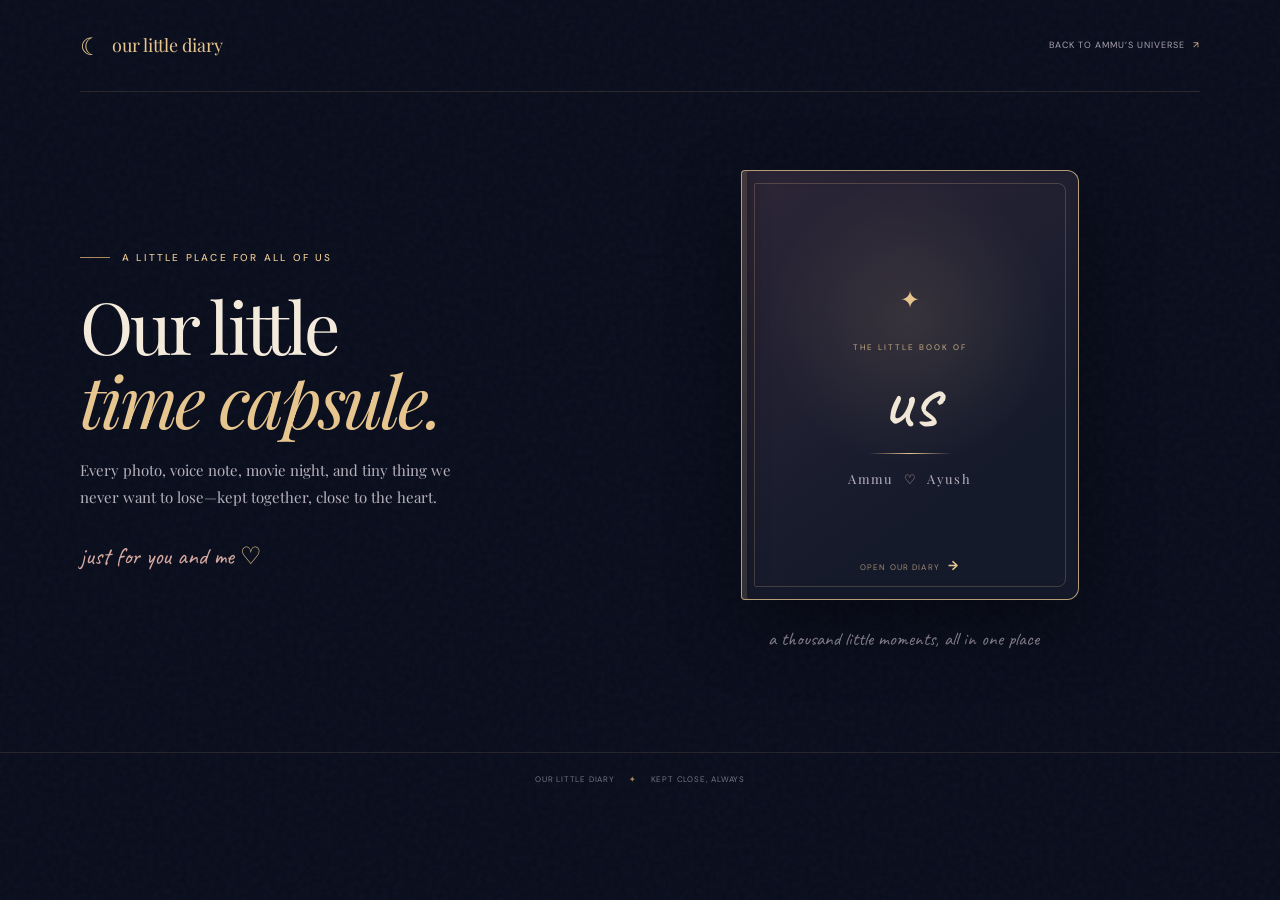
==== archive-preview.html @ 0ae81991 "Add Ammu's universe and private diary" ====
<!doctype html>
<html lang="en">
  <head>
    <meta charset="utf-8" />
    <meta name="viewport" content="width=device-width, initial-scale=1" />
    <meta name="theme-color" content="#090d1c" />
    <title>Our little diary · For Ammu</title>
    <link rel="stylesheet" href="styles.css" />
    <link rel="stylesheet" href="archive-preview.css" />
    <script src="archive-preview.js" defer></script>
  </head>
  <body class="archive-preview-page">
    <div class="sky-grain" aria-hidden="true"></div>
    <header class="archive-header">
      <a class="archive-wordmark" href="index.html"><span aria-hidden="true">☾</span> our little diary</a>
      <a class="archive-back" href="index.html">back to Ammu’s universe <span aria-hidden="true">↗</span></a>
    </header>

    <main>
      <section class="diary-welcome" aria-labelledby="diary-title">
        <div class="diary-welcome__copy">
          <p class="eyebrow"><span class="eyebrow__line"></span> a little place for all of us</p>
          <h1 id="diary-title">Our little<br /><em>time capsule.</em></h1>
          <p>Every photo, voice note, movie night, and tiny thing we never want to lose—kept together, close to the heart.</p>
          <span class="diary-welcome__note">just for you and me <span aria-hidden="true">♡</span></span>
        </div>
        <div class="diary-book-stage">
          <div class="diary-book" id="diary-book">
            <div class="diary-book__pages" aria-hidden="true"><span></span><span></span><span></span><span></span></div>
            <button class="diary-book__cover" id="open-diary" type="button" aria-controls="archive-content" aria-expanded="false">
              <span class="diary-book__cover-star" aria-hidden="true">✦</span>
              <span class="diary-book__cover-kicker">THE LITTLE BOOK OF</span>
              <span class="diary-book__cover-title">us</span>
              <span class="diary-book__cover-rule" aria-hidden="true"></span>
              <span class="diary-book__cover-names">Ammu <i>♡</i> Ayush</span>
              <span class="diary-book__cover-prompt">open our diary <b aria-hidden="true">→</b></span>
            </button>
          </div>
          <p class="diary-book-stage__caption">a thousand little moments, all in one place</p>
        </div>
      </section>

      <section class="archive-content" id="archive-content" hidden aria-labelledby="archive-title">
        <div class="archive-spread">
        <div class="archive-heading">
          <div>
            <p class="eyebrow"><span class="eyebrow__line"></span> gathered with love</p>
            <h2 id="archive-title">The things<br /><em>we keep.</em></h2>
          </div>
          <a class="archive-upload-link" href="upload-preview.html"><span aria-hidden="true">＋</span> add a memory</a>
        </div>
        <div class="archive-controls" role="group" aria-label="Filter memories">
          <button class="archive-filter is-active" type="button" data-filter="all" aria-pressed="true">everything <span>06</span></button>
          <button class="archive-filter" type="button" data-filter="photo" aria-pressed="false">photos</button>
          <button class="archive-filter" type="button" data-filter="video" aria-pressed="false">videos</button>
          <button class="archive-filter" type="button" data-filter="voice" aria-pressed="false">voice notes</button>
          <button class="archive-filter" type="button" data-filter="little-things" aria-pressed="false">little things</button>
        </div>
        <div class="memory-grid">
          <article class="memory-card memory-card--photo" data-category="photo">
            <button class="memory-card__image" type="button" data-memory-open data-kind="photo" data-src="assets/photos/ammu-purple-glasses.jpeg" data-title="Your softest smile" data-date="Saved with love" data-description="A little picture I always want close." aria-label="Open photo: Your softest smile"><img src="assets/photos/ammu-purple-glasses.jpeg" alt="Ammu wearing round glasses" /><span>✧</span></button>
            <div class="memory-card__details"><p class="memory-card__type">PHOTO · A FAVORITE OF MINE</p><h3>Your softest smile</h3><time>saved with love</time></div>
          </article>
          <article class="memory-card memory-card--photo" data-category="photo">
            <button class="memory-card__image memory-card__image--strip" type="button" data-memory-open data-kind="photo" data-src="assets/photobooth/oct-19-cat-strip.jpg" data-title="The cat stole the show" data-date="October 19 · together on screen" data-description="A silly afternoon we got to keep." aria-label="Open photo: The cat stole the show"><img src="assets/photobooth/oct-19-cat-strip.jpg" alt="A color photo booth strip of us with a big black cat sticker" /><span>♡</span></button>
            <div class="memory-card__details"><p class="memory-card__type">PHOTOBOOTH · OCT 19</p><h3>The cat stole the show</h3><time>together on screen</time></div>
          </article>
          <article class="memory-card memory-card--voice" data-category="voice">
            <button class="memory-card__art" type="button" data-memory-open data-kind="voice" data-src="assets/audio/my-voice-note-01.ogg" data-title="A little hello for you" data-date="Voice note 1 of 3" data-description="One of the little moments I saved for you." aria-label="Open voice note: A little hello for you"><span aria-hidden="true">♫</span><small>MY VOICE</small></button>
            <div class="memory-card__details"><p class="memory-card__type">VOICE NOTE · FROM AYUSH</p><h3>A little hello for you</h3><audio controls preload="none" aria-label="Play a voice note from Ayush"><source src="assets/audio/my-voice-note-01.ogg" type="audio/ogg" /></audio><time>voice note 1 of 3</time></div>
          </article>
          <article class="memory-card memory-card--voice" data-category="voice">
            <button class="memory-card__art memory-card__art--rose" type="button" data-memory-open data-kind="voice" data-src="assets/audio/hindi-lyrics-01.ogg" data-title="One of the funny ones" data-date="Saved from our little experiment" data-description="A voice note from the Hindi lyrics game." aria-label="Open voice note: One of the funny ones"><span aria-hidden="true">♡</span><small>AMMU’S VOICE</small></button>
            <div class="memory-card__details"><p class="memory-card__type">VOICE NOTE · THE LYRICS GAME</p><h3>One of the funny ones</h3><audio controls preload="none" aria-label="Play Ammu’s Hindi lyrics voice note"><source src="assets/audio/hindi-lyrics-01.ogg" type="audio/ogg" /></audio><time>saved from our little experiment</time></div>
          </article>
          <article class="memory-card memory-card--video" data-category="video">
            <button class="memory-card__video" type="button" data-memory-open data-kind="video" data-src="assets/media/ammus-song-cover.mp4" data-poster="assets/photos/ammu-black-white.jpeg" data-title="Can’t Help Falling in Love" data-date="Video · her song" data-description="The one I keep replaying." aria-label="Open video: Can’t Help Falling in Love"><img src="assets/photos/ammu-black-white.jpeg" alt="Ammu in a black and white portrait" /><span aria-hidden="true">▶</span></button>
            <div class="memory-card__details"><p class="memory-card__type">VIDEO · HER SONG</p><h3>Can’t Help Falling in Love</h3><time>the one I keep replaying</time></div>
          </article>
          <article class="memory-card memory-card--note" data-category="little-things">
            <button class="memory-card__note-art" type="button" data-memory-open data-kind="little-things" data-title="One tiny “Mhmmm”" data-date="August 1 · 12:01 AM" data-description="“You are my half girlfriend.” A tiny line from the start of us." aria-label="Open keepsake: One tiny Mhmmm"><span aria-hidden="true">✦</span><p>“You are my<br /><em>half girlfriend.</em>”</p><small>AUGUST 1 · 12:01 AM</small></button>
            <div class="memory-card__details"><p class="memory-card__type">A LITTLE THING · FROM THE BEGINNING</p><h3>One tiny “Mhmmm”</h3><time>the start of us</time></div>
          </article>
        </div>
        <p class="archive-endnote"><span aria-hidden="true">✦</span> our story, in all its little pieces <span aria-hidden="true">♡</span></p>
        </div>
      </section>

      <dialog class="memory-viewer" id="memory-viewer" aria-label="Memory viewer">
        <div class="memory-viewer__shell">
          <button class="memory-viewer__close" type="button" data-viewer-close aria-label="Close memory">×</button>
          <div class="memory-viewer__stage" id="memory-viewer-stage"></div>
          <div class="memory-viewer__caption">
            <p class="memory-viewer__type" id="memory-viewer-type"></p>
            <h2 id="memory-viewer-title"></h2>
            <time id="memory-viewer-date"></time>
            <p id="memory-viewer-description"></p>
          </div>
          <nav class="memory-viewer__nav" aria-label="Browse memories">
            <button type="button" data-viewer-step="-1">← <span>PREVIOUS</span></button>
            <span id="memory-viewer-count" aria-live="polite"></span>
            <button type="button" data-viewer-step="1"><span>NEXT</span> →</button>
          </nav>
        </div>
      </dialog>
    </main>
    <footer class="archive-footer"><span>our little diary</span><span aria-hidden="true">✦</span><span>kept close, always</span></footer>
  </body>
</html>
---- styles.css ----
@import url('https://fonts.googleapis.com/css2?family=Caveat:wght@500;600&family=DM+Sans:wght@400;500;600&family=Noto+Sans+Tamil:wght@400;500&family=Playfair+Display:ital,wght@0,400;0,500;0,600;1,400;1,500&display=swap');

:root {
  color-scheme: dark;
  --night: #090d1c;
  --night-soft: #10172b;
  --ink: #f4eadb;
  --muted: #aaa5ae;
  --gold: #e6c58f;
  --gold-dim: #aa8960;
  --rose: #d6a9a2;
  --paper: #f1e7d6;
  --paper-ink: #44362f;
  --serif: 'Playfair Display', Georgia, serif;
  --sans: 'DM Sans', Arial, sans-serif;
  --script: 'Caveat', cursive;
}

* { box-sizing: border-box; }
html { scroll-behavior: smooth; scroll-padding-top: 88px; }
body { margin: 0; background: var(--night); color: var(--ink); font-family: var(--sans); font-size: 15px; line-height: 1.7; overflow-x: hidden; }
a { color: inherit; text-decoration: none; }
button { font: inherit; }
::selection { color: var(--night); background: var(--gold); }

.sky-grain { position: fixed; inset: 0; z-index: -1; pointer-events: none; opacity: .17; background-image: url("data:image/svg+xml,%3Csvg viewBox='0 0 180 180' xmlns='http://www.w3.org/2000/svg'%3E%3Cfilter id='n'%3E%3CfeTurbulence type='fractalNoise' baseFrequency='.9' numOctaves='3' stitchTiles='stitch'/%3E%3C/filter%3E%3Crect width='100%25' height='100%25' filter='url(%23n)' opacity='.22'/%3E%3C/svg%3E"); }
.star-field { position: absolute; inset: 0 0 auto; height: 1320px; z-index: -1; overflow: hidden; pointer-events: none; background: radial-gradient(ellipse at 80% 8%, rgba(83, 68, 117, .25), transparent 36%), radial-gradient(ellipse at 7% 35%, rgba(62, 78, 125, .16), transparent 31%); }
.star { position: absolute; color: var(--gold); opacity: .7; animation: twinkle 4s ease-in-out infinite alternate; }
.star--one { top: 135px; left: 13%; font-size: 14px; }.star--two { top: 260px; left: 78%; font-size: 20px; animation-delay: -2s; }.star--three { top: 460px; left: 90%; font-size: 36px; animation-delay: -1s; }.star--four { top: 650px; left: 6%; font-size: 12px; animation-delay: -3s; }.star--five { top: 820px; left: 84%; font-size: 34px; }.star--six { top: 1080px; left: 17%; font-size: 18px; animation-delay: -2.5s; }.star--seven { top: 1170px; left: 72%; font-size: 28px; animation-delay: -1.5s; }.star--eight { top: 340px; left: 48%; font-size: 10px; }
.constellation { position: absolute; width: 116px; height: 90px; opacity: .3; border-top: 1px solid var(--gold-dim); border-right: 1px solid var(--gold-dim); transform: rotate(28deg) skew(-10deg); }
.constellation::before, .constellation::after { content: '✦'; color: var(--gold); position: absolute; font-size: 9px; }.constellation::before { top: -9px; left: -5px; }.constellation::after { right: -5px; bottom: -5px; }
.constellation--one { top: 210px; right: 11%; }.constellation--two { top: 700px; left: 4%; transform: rotate(-18deg) skew(12deg); }

.site-header { width: min(1180px, calc(100% - 64px)); margin: 0 auto; height: 88px; display: flex; align-items: center; justify-content: space-between; border-bottom: 1px solid rgba(230, 197, 143, .13); position: relative; z-index: 5; }
.wordmark { display: inline-flex; align-items: center; gap: 10px; color: var(--gold); font-family: var(--serif); font-size: 12px; letter-spacing: .2em; line-height: 1.1; text-transform: uppercase; }
.wordmark small { font-size: 9px; letter-spacing: .16em; color: var(--ink); text-transform: none; }.wordmark__moon { font-size: 26px; line-height: 1; }
.site-nav { display: flex; align-items: center; gap: 38px; color: #cbc2b8; font-size: 11px; letter-spacing: .12em; text-transform: uppercase; }.site-nav a { transition: color .2s ease; }.site-nav a:hover, .header-link:hover { color: var(--gold); }
.header-link { border: 1px solid rgba(230, 197, 143, .5); border-radius: 30px; padding: 8px 17px; color: var(--gold); font-family: var(--serif); font-size: 13px; transition: background .2s ease, color .2s ease; }.header-link span { margin-right: 6px; }.header-link:hover { background: var(--gold); color: var(--night); }
.menu-toggle { display: none; background: none; border: 0; color: var(--gold); padding: 8px; }

.section-shell { width: min(1060px, calc(100% - 64px)); margin-inline: auto; }
.hero { min-height: 610px; padding-top: 108px; padding-bottom: 74px; position: relative; display: grid; grid-template-columns: 1fr .85fr; align-items: center; }
.hero__copy { max-width: 600px; position: relative; z-index: 1; }.eyebrow { margin: 0 0 22px; display: flex; gap: 12px; align-items: center; color: var(--gold); font-size: 10px; font-weight: 500; letter-spacing: .22em; text-transform: uppercase; }.eyebrow__line { width: 30px; height: 1px; background: var(--gold-dim); }
h1, h2, h3, p { margin-top: 0; }
h1, h2 { font-family: var(--serif); font-weight: 400; letter-spacing: -.035em; }
h1 { font-size: clamp(48px, 6.8vw, 82px); line-height: 1.08; margin-bottom: 23px; }.hero h1 em, h2 em { color: var(--gold); font-weight: 400; }
.hero__intro { max-width: 390px; margin-bottom: 30px; color: #c2bdc4; font-size: 15px; line-height: 1.8; }
.button { display: inline-flex; align-items: center; gap: 21px; padding: 12px 19px; border-radius: 30px; font-size: 12px; letter-spacing: .04em; transition: transform .25s ease, box-shadow .25s ease; }.button:hover { transform: translateY(-3px); box-shadow: 0 8px 30px rgba(230, 197, 143, .2); }.button--gold { color: #211b1b; background: linear-gradient(120deg, #f0d7ac, #c5a275); }.button span { font-size: 18px; line-height: 1; }
.hero__note { margin: 24px 0 0; color: #928d9b; font-family: var(--serif); font-size: 13px; font-style: italic; }.hero__note span { color: var(--gold); margin-right: 7px; }
.birthday-countdown { display: inline-flex; flex-direction: column; gap: 2px; margin-top: 21px; padding: 10px 14px 9px; border-left: 1px solid rgba(230,197,143,.48); background: linear-gradient(90deg, rgba(230,197,143,.07), transparent); font-variant-numeric: tabular-nums; }.birthday-countdown__label { margin: 0 0 2px; color: #a7a0ad; font-size: 8px; letter-spacing: .14em; text-transform: uppercase; }.birthday-countdown__numbers { display: flex; align-items: baseline; gap: 10px; color: var(--gold); }.birthday-countdown__numbers > span { display: inline-flex; align-items: baseline; gap: 4px; }.birthday-countdown__numbers strong { font-family: var(--serif); font-size: 21px; font-weight: 400; line-height: 1.2; }.birthday-countdown__numbers small { color: #b9b0b4; font-size: 8px; letter-spacing: .04em; }.birthday-countdown__numbers i { color: #766b7b; font-style: normal; font-size: 13px; }
@media (max-width: 420px) { .birthday-countdown { max-width: 100%; padding-inline: 10px; }.birthday-countdown__numbers { gap: 4px; }.birthday-countdown__numbers > span { gap: 2px; }.birthday-countdown__numbers strong { font-size: 17px; }.birthday-countdown__numbers small { font-size: 7px; }.birthday-countdown__numbers i { font-size: 10px; } }
.hero__art { min-height: 390px; position: relative; display: grid; place-items: center; }.moon { position: absolute; top: 50px; right: 60px; color: #f2d7a7; font-family: Georgia, serif; font-size: 106px; line-height: 1; filter: drop-shadow(0 0 35px rgba(229, 188, 127, .32)); transform: rotate(-16deg); }
.orbit { position: absolute; border: 1px solid rgba(215, 190, 149, .42); border-radius: 50%; }.orbit--outer { width: 320px; height: 160px; transform: rotate(-27deg); }.orbit--inner { width: 245px; height: 110px; transform: rotate(28deg); border-color: rgba(159, 154, 189, .32); }
.orbit-star { position: absolute; color: var(--gold); text-shadow: 0 0 16px rgba(231, 197, 143, .7); }.orbit-star--a { top: 94px; left: 68px; font-size: 22px; }.orbit-star--b { top: 177px; right: 58px; font-size: 24px; }.orbit-star--c { bottom: 92px; left: 135px; font-size: 13px; }.orbit-caption { position: absolute; bottom: 22px; right: 26px; color: #c5b5b2; font-family: var(--script); font-size: 23px; line-height: 1.05; transform: rotate(-7deg); }.hero__art-heart { position: absolute; left: 40px; bottom: 45px; color: var(--rose); font-size: 28px; }
.scroll-cue { position: absolute; bottom: 20px; left: 0; display: flex; align-items: center; gap: 11px; color: #858391; font-size: 9px; letter-spacing: .2em; text-transform: uppercase; }.scroll-cue span { display: block; width: 1px; height: 29px; background: linear-gradient(var(--gold), transparent); }

.story { padding-top: 96px; padding-bottom: 105px; border-top: 1px solid rgba(230, 197, 143, .12); }
.section-heading { display: grid; grid-template-columns: 1fr 290px; column-gap: 35px; align-items: end; }.section-heading .eyebrow { grid-column: 1 / -1; margin-bottom: 14px; }.section-heading h2, .letter-section h2 { font-size: clamp(38px, 5vw, 57px); line-height: 1.15; margin-bottom: 0; }.section-heading__aside { max-width: 285px; margin: 0 0 6px; color: var(--muted); font-family: var(--serif); font-size: 14px; line-height: 1.7; }
.timeline { display: grid; grid-template-columns: repeat(5, 1fr); margin-top: 67px; position: relative; }.timeline::before { content: ''; position: absolute; left: 9%; right: 9%; top: 25px; height: 1px; background: linear-gradient(90deg, transparent, rgba(230, 197, 143, .42) 10%, rgba(230, 197, 143, .42) 90%, transparent); }
.timeline__item { text-align: center; padding: 0 17px; position: relative; }.timeline__icon { position: relative; z-index: 1; display: grid; place-items: center; width: 52px; height: 52px; margin: 0 auto 17px; border: 1px solid rgba(230, 197, 143, .45); border-radius: 50%; background: var(--night); color: var(--gold); font-family: var(--serif); font-size: 20px; transition: transform .25s ease, background .25s ease; }.timeline__item:hover .timeline__icon { transform: translateY(-4px); background: #182039; }.timeline__date { margin: 0 0 6px; color: var(--gold-dim); font-size: 8px; letter-spacing: .18em; }.timeline h3 { margin: 0 0 8px; font-family: var(--serif); font-size: 18px; font-weight: 400; }.timeline__item > p:last-child { max-width: 190px; margin: 0 auto; color: #9e9aa5; font-size: 12px; line-height: 1.6; }
.chat-memory { padding: 4px 0 100px; display: grid; grid-template-columns: .75fr 1fr; gap: 65px; align-items: center; }.chat-memory__intro h2 { margin: 0 0 15px; font-family: var(--serif); font-size: clamp(38px, 4.7vw, 54px); font-weight: 400; letter-spacing: -.035em; line-height: 1.14; }.chat-memory__intro h2 em { color: var(--gold); }.chat-memory__intro > p:last-child { max-width: 270px; color: var(--muted); font-family: var(--serif); font-size: 14px; }.chat-card { padding: 22px 24px 18px; border: 1px solid rgba(230, 197, 143, .24); background: radial-gradient(ellipse at 90% 5%, rgba(155, 92, 111, .14), transparent 38%), linear-gradient(145deg, rgba(255,255,255,.045), rgba(255,255,255,.015)); box-shadow: 0 25px 60px rgba(0,0,0,.2); }.chat-card__top { display: flex; align-items: center; gap: 10px; padding-bottom: 15px; border-bottom: 1px solid rgba(230, 197, 143, .15); color: #c2b7b5; font-size: 9px; letter-spacing: .14em; text-transform: uppercase; }.chat-card__moon { color: var(--gold); font-size: 20px; }.chat-card__spark { margin-left: auto; color: var(--gold); }.chat-day { width: fit-content; margin: 15px auto 12px; padding: 4px 9px; border: 1px solid rgba(230, 197, 143, .17); border-radius: 20px; color: #9c91a0; font-size: 8px; letter-spacing: .13em; }.chat-day--later { margin-top: 18px; }.chat-bubble { width: fit-content; max-width: 86%; margin: 7px 0; padding: 9px 13px; border-radius: 15px; font-size: 11px; line-height: 1.55; }.chat-bubble--you { margin-left: auto; border: 1px solid rgba(230, 197, 143, .19); border-bottom-right-radius: 4px; background: rgba(202, 162, 126, .16); color: #efe3d3; }.chat-bubble--her { margin-right: auto; border: 1px solid rgba(217, 169, 173, .15); border-bottom-left-radius: 4px; background: rgba(135, 78, 96, .28); color: #ecdde0; }.chat-bubble span { color: #e3a3a6; font-size: 10px; }.chat-card__caption { margin: 15px 0 0; text-align: center; color: var(--gold); font-family: var(--script); font-size: 20px; }

.memories { padding-top: 97px; padding-bottom: 115px; border-top: 1px solid rgba(230, 197, 143, .12); position: relative; }.section-heading--center { display: flex; flex-direction: column; align-items: center; text-align: center; }.section-heading--center .eyebrow { justify-content: center; }.section-heading--center h2 { margin-bottom: 15px; }.memories__lead { max-width: 470px; margin: 0; color: var(--muted); font-family: var(--serif); font-size: 14px; }
.polaroid-gallery { min-height: 370px; display: flex; align-items: center; justify-content: center; gap: 18px; margin-top: 30px; perspective: 900px; }.polaroid { width: 235px; padding: 12px 12px 0; background: linear-gradient(145deg, #f5edde, #ded1bd); box-shadow: 0 22px 55px rgba(0, 0, 0, .35); transform: rotate(var(--tilt)); transition: transform .35s cubic-bezier(.2,.8,.2,1), box-shadow .35s ease; position: relative; }.polaroid--left { --tilt: -8deg; z-index: 1; }.polaroid--center { --tilt: 2deg; z-index: 2; margin-inline: -12px; }.polaroid--right { --tilt: 8deg; z-index: 1; }.polaroid:hover { z-index: 4; transform: translateY(-12px) rotate(0) scale(1.04); box-shadow: 0 30px 70px rgba(0, 0, 0, .48); }.polaroid__photo { aspect-ratio: 1 / 1.04; position: relative; display: grid; place-items: center; overflow: hidden; }.polaroid__photo::before, .polaroid__photo::after { content: ''; position: absolute; border-radius: 50%; filter: blur(2px); }.polaroid__photo--rose { background: linear-gradient(150deg, #463448, #a46c73 52%, #d9a991); }.polaroid__photo--rose::before { width: 210px; height: 100px; bottom: -46px; left: -35px; background: #2e2d48; }.polaroid__photo--rose::after { width: 140px; height: 120px; top: -55px; right: -30px; background: rgba(238, 196, 157, .56); }
.polaroid__photo--blue { background: linear-gradient(150deg, #293954, #668396 52%, #d4ae8d); }.polaroid__photo--blue::before { width: 210px; height: 100px; bottom: -42px; left: -15px; background: #343c53; }.polaroid__photo--blue::after { width: 140px; height: 110px; top: -50px; right: -35px; background: rgba(247, 215, 167, .54); }
.polaroid__photo--gold { background: linear-gradient(150deg, #453a44, #ba866e 57%, #e6c59a); }.polaroid__photo--gold::before { width: 220px; height: 85px; bottom: -35px; left: -25px; background: #383445; }.polaroid__photo--gold::after { width: 100px; height: 100px; top: -35px; left: -25px; background: rgba(246, 212, 166, .58); }
.photo-placeholder { position: relative; z-index: 1; padding: 8px 12px; color: rgba(255, 244, 225, .85); border: 1px solid rgba(255, 244, 225, .55); font-family: var(--script); font-size: 19px; line-height: 1.05; text-align: center; transform: rotate(-4deg); }.photo-sparkle { position: absolute; z-index: 1; right: 18px; top: 14px; color: #f6d9a4; font-size: 17px; }.polaroid figcaption { display: flex; align-items: center; justify-content: space-between; min-height: 55px; padding: 8px 3px 10px; color: #55433d; font-family: var(--script); font-size: 18px; line-height: 1.1; }.polaroid figcaption span { color: #a26060; font-family: var(--serif); }.memories__footnote { margin: 0; text-align: center; color: #908b98; font-size: 11px; letter-spacing: .05em; }.memories__footnote span { color: var(--gold); margin-right: 7px; }

.letter-section { padding: 80px 8% 94px; margin-bottom: 90px; display: grid; grid-template-columns: .8fr 1fr; column-gap: 65px; align-items: center; position: relative; border: 1px solid rgba(230, 197, 143, .2); background: radial-gradient(ellipse at 100% 0, rgba(91, 75, 104, .2), transparent 47%), linear-gradient(135deg, rgba(255,255,255,.025), rgba(255,255,255,0)); box-shadow: 0 25px 75px rgba(0, 0, 0, .16); }.letter-section__heading .eyebrow { margin-bottom: 17px; }.letter-section__heading h2 { margin-bottom: 15px; }.letter-section__heading > p:last-child { max-width: 230px; margin: 0; color: var(--muted); font-family: var(--serif); font-size: 14px; }.letter-section__hint { position: absolute; bottom: 23px; left: 8%; margin: 0; color: #9b94a0; font-family: var(--script); font-size: 20px; }.letter-section__hint span { color: var(--rose); }
.envelope { width: min(100%, 360px); height: 220px; position: relative; margin: 0 auto; border: 0; background: transparent; cursor: pointer; perspective: 700px; }.envelope__body { position: absolute; inset: 40px 0 0; background: linear-gradient(145deg, #eadbc3, #cbb398); clip-path: polygon(0 0, 50% 48%, 100% 0, 100% 100%, 0 100%); filter: drop-shadow(0 15px 16px rgba(0,0,0,.25)); }.envelope__flap { position: absolute; top: 40px; left: 0; width: 100%; height: 100px; background: linear-gradient(150deg, #dfc9a9, #f3e5cf); clip-path: polygon(0 0, 100% 0, 50% 100%); transform-origin: top; transition: transform .65s cubic-bezier(.2,.75,.3,1); z-index: 3; }.envelope__seal { position: absolute; left: 50%; top: 102px; z-index: 4; transform: translateX(-50%); width: 38px; height: 38px; display: grid; place-items: center; border: 1px solid rgba(112, 64, 70, .6); border-radius: 50%; background: #8d4e55; box-shadow: 0 3px 8px rgba(0, 0, 0, .2); color: #f1d7c6; font-family: var(--serif); font-size: 20px; transition: opacity .25s ease, transform .3s ease; }.envelope__address { position: absolute; z-index: 4; top: 153px; left: 0; right: 0; color: #614b42; font-family: var(--script); font-size: 24px; }.envelope__hint { position: absolute; z-index: 5; top: 2px; left: 0; right: 0; color: #c9ac7c; font-size: 9px; letter-spacing: .2em; text-transform: uppercase; }.envelope:hover .envelope__seal { transform: translateX(-50%) scale(1.08); }.envelope.is-open .envelope__flap { transform: rotateX(180deg); z-index: 1; }.envelope.is-open .envelope__seal { opacity: 0; transform: translateX(-50%) scale(.7); }
.letter-paper { position: absolute; z-index: 2; right: 8%; top: 58px; width: min(360px, 38%); min-height: 260px; padding: 28px 30px; color: var(--paper-ink); background: repeating-linear-gradient(#f3eadc 0, #f3eadc 29px, #dfd2be 30px); box-shadow: 0 12px 30px rgba(0, 0, 0, .23); transform: translateY(70px) scale(.88); opacity: 0; pointer-events: none; transition: transform .6s cubic-bezier(.2,.75,.3,1), opacity .3s ease; }.letter-paper.is-visible { transform: translateY(-20px) scale(1); opacity: 1; pointer-events: auto; }.letter-paper__date { margin: 0 0 11px; color: #91775d; font-size: 8px; letter-spacing: .16em; }.letter-paper h3 { margin-bottom: 10px; font-family: var(--serif); font-size: 19px; font-weight: 400; }.letter-paper > p:not(.letter-paper__date, .letter-paper__signoff) { font-family: var(--serif); font-size: 12px; line-height: 1.6; }.letter-paper__signoff { margin: 10px 0 0; text-align: right; color: #785259; font-family: var(--script); font-size: 19px; }.letter-paper__signoff span { color: #a45d64; }

.closing { padding: 30px 0 85px; text-align: center; }.closing__star { display: block; margin-bottom: 14px; color: var(--gold); font-size: 23px; animation: twinkle 3s ease-in-out infinite alternate; }.closing .eyebrow { justify-content: center; margin-bottom: 11px; }.closing h2 { margin-bottom: 16px; font-size: clamp(34px, 5vw, 54px); line-height: 1.15; }.closing > p:not(.eyebrow) { color: #aaa5ae; font-family: var(--serif); font-size: 14px; }.closing h2 em { color: var(--rose); }.back-to-top { display: inline-block; margin-top: 18px; color: var(--gold); font-size: 10px; letter-spacing: .14em; text-transform: uppercase; }.back-to-top span { margin-left: 8px; font-size: 16px; }
.site-footer { min-height: 65px; padding: 0 32px; display: flex; justify-content: center; align-items: center; gap: 17px; border-top: 1px solid rgba(230, 197, 143, .12); color: #85818e; font-size: 9px; letter-spacing: .17em; text-transform: uppercase; }.site-footer span:nth-child(2) { color: var(--gold); }

.reveal { opacity: 0; transform: translateY(18px); transition: opacity .7s ease, transform .7s cubic-bezier(.2,.65,.3,1); }.reveal.is-visible { opacity: 1; transform: translateY(0); }.polaroid.reveal { transform: translateY(18px) rotate(var(--tilt)); }.polaroid.reveal.is-visible { transform: rotate(var(--tilt)); }.polaroid.reveal.is-visible:hover { transform: translateY(-12px) rotate(0) scale(1.04); }
@keyframes twinkle { from { opacity: .35; } to { opacity: .95; } }

@media (max-width: 760px) {
  html { scroll-padding-top: 70px; }.site-header { width: calc(100% - 38px); height: 70px; }.site-nav { display: none; position: absolute; top: 69px; right: 0; left: 0; padding: 17px 20px 21px; flex-direction: column; align-items: flex-start; gap: 14px; background: rgba(12, 17, 34, .97); border: 1px solid rgba(230, 197, 143, .18); }.site-nav.is-open { display: flex; }.header-link { margin-left: auto; margin-right: 8px; padding: 6px 12px; font-size: 11px; }.menu-toggle { display: flex; flex-direction: column; gap: 5px; }.menu-toggle span { width: 20px; height: 1px; background: var(--gold); }
  .section-shell { width: calc(100% - 40px); }.hero { grid-template-columns: 1fr; min-height: auto; padding-top: 75px; padding-bottom: 68px; }.hero__copy { max-width: 520px; }.hero h1 { font-size: clamp(47px, 12vw, 70px); }.hero__intro { font-size: 14px; }.hero__art { min-height: 280px; margin-top: 12px; }.moon { top: 22px; right: 14%; font-size: 78px; }.orbit--outer { width: 260px; height: 128px; }.orbit--inner { width: 200px; height: 90px; }.orbit-star--a { top: 65px; left: 18%; }.orbit-star--b { top: 130px; right: 16%; }.orbit-star--c { bottom: 66px; left: 38%; }.orbit-caption { bottom: 0; right: 4%; }.hero__art-heart { left: 10%; bottom: 22px; }.scroll-cue { bottom: 8px; }
  .story { padding-top: 72px; padding-bottom: 74px; }.section-heading { display: block; }.section-heading__aside { margin: 17px 0 0; }.timeline { grid-template-columns: 1fr; margin-top: 39px; gap: 24px; }.timeline::before { left: 25px; right: auto; top: 20px; bottom: 25px; width: 1px; height: auto; background: linear-gradient(transparent, rgba(230, 197, 143, .42) 10%, rgba(230, 197, 143, .42) 90%, transparent); }.timeline__item { min-height: 74px; padding: 0 0 0 74px; text-align: left; }.timeline__icon { position: absolute; top: 0; left: 0; width: 50px; height: 50px; margin: 0; }.timeline__item > p:last-child { max-width: none; margin: 0; }.timeline h3 { font-size: 17px; }.chat-memory { padding: 0 0 72px; grid-template-columns: 1fr; gap: 15px; }.chat-memory__intro > p:last-child { margin-bottom: 0; }.chat-card { padding: 18px 17px 15px; }.chat-bubble { font-size: 10px; }.memories { padding-top: 73px; padding-bottom: 80px; }.polaroid-gallery { min-height: 285px; gap: 0; margin-top: 29px; }.polaroid { width: clamp(125px, 37vw, 190px); padding: 8px 8px 0; }.polaroid--center { margin-inline: -7px; }.polaroid figcaption { min-height: 43px; font-size: clamp(12px, 3.2vw, 16px); }.photo-placeholder { font-size: 15px; }.memories__lead { font-size: 13px; }
  .letter-section { padding: 55px 22px 78px; margin-bottom: 70px; grid-template-columns: 1fr; gap: 25px; }.letter-section__heading > p:last-child { max-width: 100%; }.envelope { height: 195px; }.envelope__body { top: 34px; }.envelope__flap { top: 34px; height: 88px; }.envelope__seal { top: 88px; }.envelope__address { top: 134px; }.letter-paper { position: relative; inset: auto; width: min(100%, 360px); min-height: 0; margin: -28px auto 0; transform: translateY(25px) scale(.96); }.letter-paper.is-visible { transform: translateY(0) scale(1); }.letter-section__hint { bottom: 20px; left: 22px; }.closing { padding-bottom: 66px; }.site-footer { padding-inline: 10px; gap: 10px; font-size: 8px; }.star--three, .star--five, .star--seven { opacity: .45; }
}

@media (max-width: 390px) { .header-link { font-size: 10px; }.polaroid-gallery { min-height: 250px; }.letter-paper { padding: 22px; } }
@media (prefers-reduced-motion: reduce) { *, *::before, *::after { scroll-behavior: auto !important; animation-duration: .01ms !important; animation-iteration-count: 1 !important; transition-duration: .01ms !important; }.reveal { opacity: 1; transform: none; } }

/* Photo keepsakes and the little audio shelf */
.polaroid-gallery { display: grid; grid-template-columns: repeat(3, minmax(0, 1fr)); gap: 28px 20px; width: min(900px, 100%); min-height: 0; margin: 38px auto 24px; align-items: center; }
.polaroid { width: 100%; margin: 0; }
.polaroid--center { margin-inline: 0; }
.polaroid__photo { width: 100%; aspect-ratio: 1 / 1.04; }
.polaroid__photo img { position: absolute; inset: 0; display: block; width: 100%; height: 100%; object-fit: cover; object-position: center; }
.polaroid__photo img.photo-rotate { transform: rotate(-90deg); }
.polaroid figcaption { min-height: 76px; align-items: flex-start; gap: 4px; padding: 7px 4px 10px; }
.polaroid-caption__words { display: flex; flex: 1; flex-direction: column; gap: 1px; color: #55433d; }
.polaroid-caption__words strong { font-family: var(--script); font-size: 19px; font-weight: 600; line-height: 1.15; }
.polaroid-caption__words b { color: #8c5d54; font-family: 'Noto Sans Tamil', sans-serif; font-size: 11px; font-weight: 500; line-height: 1.5; }
.polaroid-caption__words small { color: #89796e; font-family: var(--serif); font-size: 10px; font-style: italic; line-height: 1.3; }
.polaroid-caption__heart { padding-top: 4px; color: #a26060; font-family: var(--serif); font-size: 16px; }
.soundtrack { padding: 20px 0 106px; border-top: 1px solid rgba(230, 197, 143, .12); }
.soundtrack .section-heading { display: flex; }
.soundtrack-grid { display: grid; grid-template-columns: repeat(3, minmax(0, 1fr)); gap: 16px; margin-top: 38px; }
.sound-card { display: grid; grid-template-columns: 74px 1fr; gap: 14px; min-height: 165px; padding: 16px; border: 1px solid rgba(230, 197, 143, .17); background: linear-gradient(145deg, rgba(255,255,255,.035), rgba(255,255,255,.012)); }
.sound-card__art { width: 74px; height: 74px; display: grid; place-items: center; border: 1px solid rgba(230, 197, 143, .35); background: radial-gradient(circle at 50% 48%, rgba(230,197,143,.25), transparent 57%), #131a2d; color: var(--gold); font-family: var(--serif); font-size: 30px; }
.sound-card__art--her { background: radial-gradient(circle at 50% 48%, rgba(214,169,162,.28), transparent 58%), #1b172b; color: var(--rose); }.sound-card__art--you { background: radial-gradient(circle at 50% 48%, rgba(148,153,193,.24), transparent 58%), #131a2d; }
.sound-card__copy { min-width: 0; }.sound-card__kicker { margin: 0 0 4px; color: var(--gold-dim); font-size: 7px; letter-spacing: .14em; }.sound-card h3 { margin: 0 0 5px; font-family: var(--serif); font-size: 15px; font-weight: 400; line-height: 1.25; }.sound-card__copy > p:not(.sound-card__kicker) { min-height: 32px; margin: 0; color: #9e9aa5; font-size: 9px; line-height: 1.5; }
.waveform { display: flex; align-items: center; gap: 3px; height: 22px; margin: 8px 0 5px; color: var(--gold-dim); }.waveform i { display: block; width: 2px; height: 28%; border-radius: 3px; background: currentColor; opacity: .7; }.waveform i:nth-child(3n) { height: 72%; }.waveform i:nth-child(4n) { height: 46%; }.waveform i:nth-child(5n) { height: 90%; }.sound-card__status { color: #777584; font-size: 8px; letter-spacing: .08em; text-transform: uppercase; }
@media (max-width: 760px) {
  .polaroid-gallery { grid-template-columns: repeat(2, minmax(0, 1fr)); width: min(520px, 100%); gap: 17px 13px; margin-top: 28px; }
  .polaroid figcaption { min-height: 72px; }
  .polaroid-caption__words strong { font-size: 17px; }.polaroid-caption__words b { font-size: 10px; }.polaroid-caption__words small { font-size: 9px; }
  .soundtrack { padding: 5px 0 78px; }.soundtrack-grid { grid-template-columns: 1fr; gap: 10px; margin-top: 27px; }.sound-card { grid-template-columns: 62px 1fr; min-height: 138px; padding: 13px; }.sound-card__art { width: 62px; height: 62px; }.sound-card__copy > p:not(.sound-card__kicker) { min-height: auto; }
}
.soundtrack-grid { grid-template-columns: repeat(2, minmax(0, 1fr)); }
.sound-card--feature { grid-column: 1 / -1; grid-template-columns: 78px minmax(0, 1fr); align-items: center; }
.sound-card--feature .sound-card__copy > p:not(.sound-card__kicker) { min-height: 0; }
.sound-card--feature .sound-card__copy .sound-card__note { margin: 8px 0 0; color: var(--gold); font-family: var(--script); font-size: 21px; }
.audio-player { grid-column: 1 / -1; display: flex; align-items: center; gap: 15px; padding: 5px 2px 0; }
.audio-play-button { flex: 0 0 46px; width: 46px; height: 46px; display: grid; place-items: center; border: 1px solid rgba(230,197,143,.7); border-radius: 50%; background: linear-gradient(145deg, #ecd2a5, #b99465); color: #171522; cursor: pointer; box-shadow: 0 0 0 5px rgba(230,197,143,.07); transition: transform .2s ease, box-shadow .2s ease; }.audio-play-button:hover { transform: scale(1.07); box-shadow: 0 0 0 8px rgba(230,197,143,.1); }.audio-play-button:focus-visible { outline: 2px solid var(--ink); outline-offset: 4px; }.audio-play-button svg { width: 19px; height: 19px; fill: currentColor; }.audio-pause-icon { display: none; }.audio-player.is-playing .audio-play-icon { display: none; }.audio-player.is-playing .audio-pause-icon { display: block; }
.audio-player__body { min-width: 0; flex: 1; }.waveform--player { height: 28px; margin: 0 0 8px; gap: 4px; color: #d8b780; }.waveform--player i { width: 3px; height: 34%; opacity: .78; transform-origin: center; }.waveform--player i:nth-child(3n) { height: 66%; }.waveform--player i:nth-child(4n) { height: 48%; }.waveform--player i:nth-child(5n) { height: 86%; }.audio-player.is-playing .waveform--player i { animation: audio-wave .58s ease-in-out infinite alternate; }.audio-player.is-playing .waveform--player i:nth-child(3n) { animation-duration: .43s; }.audio-player.is-playing .waveform--player i:nth-child(4n) { animation-duration: .72s; }.waveform--player i:nth-child(2n) { animation-delay: -.3s; }.waveform--player i:nth-child(5n) { animation-delay: -.46s; }
.audio-player__bottom { display: flex; align-items: center; gap: 12px; }.audio-progress { --progress: 0%; width: 100%; min-width: 40px; height: 4px; margin: 0; appearance: none; border-radius: 4px; background: linear-gradient(to right, var(--gold) var(--progress), rgba(230,197,143,.22) var(--progress)); cursor: pointer; }.audio-progress::-webkit-slider-thumb { width: 10px; height: 10px; appearance: none; border: 1px solid #f3dfbf; border-radius: 50%; background: #bc9a6e; box-shadow: 0 0 0 3px rgba(230,197,143,.13); }.audio-progress::-moz-range-thumb { width: 8px; height: 8px; border: 1px solid #f3dfbf; border-radius: 50%; background: #bc9a6e; box-shadow: 0 0 0 3px rgba(230,197,143,.13); }.audio-progress:focus-visible { outline: 2px solid var(--gold); outline-offset: 5px; }.audio-time { flex: 0 0 auto; color: #a69eaa; font-size: 9px; font-variant-numeric: tabular-nums; white-space: nowrap; }
@keyframes audio-wave { from { transform: scaleY(.45); opacity: .55; } to { transform: scaleY(1.35); opacity: 1; } }
.first-sky { display: grid; grid-template-columns: .82fr 1fr; gap: 58px; align-items: center; padding-top: 88px; padding-bottom: 100px; border-top: 1px solid rgba(230, 197, 143, .12); }
.first-sky__copy h2 { margin: 0 0 18px; font-family: var(--serif); font-size: clamp(40px, 5vw, 58px); font-weight: 400; letter-spacing: -.035em; line-height: 1.12; }.first-sky__copy h2 em { color: var(--gold); }.first-sky__lead { max-width: 350px; margin-bottom: 24px; color: #b8b2bd; font-family: var(--serif); font-size: 14px; line-height: 1.75; }
.sky-coordinates { display: grid; grid-template-columns: repeat(2, minmax(0, 1fr)); gap: 15px 20px; margin: 0 0 25px; }.sky-coordinates div:last-child { grid-column: 1 / -1; }.sky-coordinates dt { margin-bottom: 3px; color: var(--gold-dim); font-size: 8px; letter-spacing: .16em; }.sky-coordinates dd { margin: 0; color: #e8ddce; font-family: var(--serif); font-size: 13px; }
.sky-fact { max-width: 380px; padding: 15px 17px; border-left: 1px solid var(--gold-dim); background: linear-gradient(90deg, rgba(230,197,143,.07), transparent); }.sky-fact__label { margin: 0 0 3px; color: var(--gold-dim); font-size: 8px; letter-spacing: .15em; text-transform: uppercase; }.sky-fact h3 { margin: 0 0 5px; color: var(--gold); font-family: var(--serif); font-size: 16px; font-weight: 400; }.sky-fact p:last-child { margin: 0; color: #a7a2ad; font-size: 10px; line-height: 1.6; }.sky-source { max-width: 390px; margin: 18px 0 0; color: #777584; font-size: 8px; line-height: 1.6; }.sky-source a { color: #b6a27f; text-decoration: underline; text-decoration-color: rgba(182,162,127,.4); text-underline-offset: 2px; }
.first-sky__figure { width: 100%; margin: 0; }.first-sky__image-link { position: relative; display: block; width: 100%; aspect-ratio: 1; overflow: hidden; border: 1px solid rgba(230,197,143,.32); background: #0d1427; box-shadow: 0 25px 65px rgba(0,0,0,.35); }.first-sky__image-link img { display: block; width: 100%; height: 100%; object-fit: cover; object-position: center 17%; transition: transform .45s ease; }.first-sky__image-link:hover img { transform: scale(1.025); }.first-sky__image-label { position: absolute; right: 12px; bottom: 12px; padding: 6px 10px; border: 1px solid rgba(230,197,143,.4); background: rgba(9,13,28,.82); color: var(--gold); font-size: 8px; letter-spacing: .12em; text-transform: uppercase; }.first-sky__figure figcaption { padding-top: 10px; color: #888390; font-family: var(--script); font-size: 18px; text-align: right; }
@media (max-width: 760px) { .first-sky { grid-template-columns: 1fr; gap: 32px; padding-top: 68px; padding-bottom: 76px; }.first-sky__lead { margin-bottom: 20px; }.first-sky__figure { max-width: 520px; margin-inline: auto; }.sky-coordinates { max-width: 420px; } }
.sky-coordinates dd small { display: block; margin-top: 2px; color: #a7a2ad; font-family: var(--sans); font-size: 9px; letter-spacing: .04em; }
.first-sky__art { position: relative; }
.first-sky__image-link { z-index: 0; }
.secret-star { position: absolute; z-index: 2; top: 14px; right: 14px; width: 38px; height: 38px; display: grid; place-items: center; border: 1px solid rgba(230,197,143,.72); border-radius: 50%; background: rgba(9,13,28,.84); color: var(--gold); font-size: 17px; cursor: pointer; box-shadow: 0 0 0 5px rgba(230,197,143,.08); animation: twinkle 2.6s ease-in-out infinite alternate; transition: transform .2s ease, background .2s ease; }.secret-star:hover, .secret-star.is-open { transform: scale(1.08); background: #302943; }.secret-star:focus-visible { outline: 2px solid var(--ink); outline-offset: 4px; }
.secret-star-note { position: absolute; z-index: 3; left: 14px; top: 14px; width: min(86%, 380px); padding: 19px 21px; border: 1px solid rgba(230,197,143,.62); outline: 1px solid rgba(230,197,143,.16); outline-offset: 4px; background: linear-gradient(145deg, rgba(248,240,225,.99), rgba(231,217,196,.98)); color: #40332f; box-shadow: 0 18px 48px rgba(0,0,0,.4); animation: note-in .32s cubic-bezier(.2,.7,.3,1) both; }.secret-star-note[hidden] { display: none; }.secret-star-note__eyebrow { color: #98734f; font-size: 7px; letter-spacing: .14em; text-transform: uppercase; }.secret-star-note h3 { margin: 9px 0 11px; color: #44362f; font-family: var(--serif); font-size: clamp(20px, 3vw, 27px); font-weight: 400; line-height: 1.16; }.secret-star-note h3 em { color: #9a5f65; font-weight: 400; }.secret-star-note p { margin: 8px 0 12px; color: #5a4940; font-family: var(--serif); font-size: 12px; line-height: 1.65; }.secret-star-note__signoff { display: block; color: #9a5f65; font-family: var(--script); font-size: 19px; text-align: right; }
@keyframes note-in { from { opacity: 0; transform: translateY(7px) scale(.98); } to { opacity: 1; transform: translateY(0) scale(1); } }
.photobooth { padding: 90px 0 100px; border-top: 1px solid rgba(230, 197, 143, .12); }.photobooth .section-heading { display: flex; }.booth-gallery { display: grid; grid-template-columns: repeat(3, minmax(0, 1fr)); gap: 28px; width: min(880px, 100%); margin: 40px auto 25px; align-items: start; }.booth-print { width: 100%; max-width: 245px; justify-self: center; margin: 0; padding: 9px 9px 0; background: linear-gradient(145deg, #f5edde, #ded1bd); box-shadow: 0 22px 55px rgba(0,0,0,.34); transform: rotate(var(--booth-tilt)); transition: transform .3s ease, box-shadow .3s ease; }.booth-print--one { --booth-tilt: -2deg; }.booth-print--two { --booth-tilt: 1deg; }.booth-print--three { --booth-tilt: 2.5deg; }.booth-print:hover { z-index: 2; transform: translateY(-7px) rotate(0); box-shadow: 0 30px 65px rgba(0,0,0,.45); }.booth-print a { display: block; overflow: hidden; border-radius: 5px; background: #11172a; }.booth-print img { display: block; width: 100%; height: auto; transition: transform .35s ease; }.booth-print a:hover img { transform: scale(1.015); }.booth-print figcaption { display: flex; flex-direction: column; gap: 2px; padding: 11px 6px 14px; color: #55433d; }.booth-print figcaption strong { font-family: var(--script); font-size: 19px; font-weight: 600; line-height: 1.1; }.booth-print figcaption span { color: #89796e; font-size: 8px; letter-spacing: .08em; text-transform: uppercase; }.photobooth__note { margin: 0; color: #908b98; font-family: var(--serif); font-size: 12px; text-align: center; }.photobooth__note span { margin-right: 6px; color: var(--rose); }
@media (max-width: 760px) { .photobooth { padding: 70px 0 80px; }.booth-gallery { grid-template-columns: none; grid-auto-flow: column; grid-auto-columns: 74%; width: calc(100% + 20px); margin: 29px 0 22px; padding: 10px 5px 24px; overflow-x: auto; scroll-snap-type: x mandatory; scrollbar-color: rgba(230,197,143,.45) transparent; }.booth-print { max-width: none; width: 100%; scroll-snap-align: center; } }
.sound-card--voice { align-items: start; }.voice-clips { grid-column: 1 / -1; display: grid; gap: 10px; }.voice-clip { padding: 10px 12px 11px; border: 1px solid rgba(230,197,143,.13); background: rgba(255,255,255,.018); }.voice-clip__label { display: flex; justify-content: space-between; margin-bottom: 7px; color: #9f8a70; font-size: 7px; letter-spacing: .14em; }.voice-clip__label time { color: #7f7b89; font: inherit; }.audio-player--compact { grid-column: auto; gap: 10px; padding: 0; }.audio-player--compact .audio-play-button { flex-basis: 36px; width: 36px; height: 36px; }.audio-player--compact .audio-play-button svg { width: 15px; height: 15px; }.audio-player--compact .waveform--player { height: 21px; margin-bottom: 6px; gap: 3px; }.audio-player--compact .waveform--player i { width: 2px; }.sound-card--voice .sound-card__copy > p:not(.sound-card__kicker) { min-height: auto; }
.voice-playlist { grid-column: 1 / -1; padding: 15px 17px 12px; border: 1px solid rgba(230,197,143,.17); background: linear-gradient(145deg, rgba(255,255,255,.035), rgba(255,255,255,.012)); }.voice-playlist__header { display: flex; justify-content: space-between; align-items: center; gap: 16px; margin-bottom: 12px; }.voice-playlist__eyebrow { margin: 0 0 3px; color: var(--gold-dim); font-size: 7px; letter-spacing: .15em; }.voice-track-title { margin: 0; color: #eadfce; font-family: var(--serif); font-size: 15px; font-weight: 400; }.voice-track-count { color: var(--gold); font-size: 10px; font-variant-numeric: tabular-nums; letter-spacing: .08em; }.voice-track-count i { margin: 0 5px; color: #777584; font-style: normal; }.voice-playlist__nav { display: flex; align-items: center; justify-content: space-between; gap: 12px; margin-top: 12px; padding-top: 10px; border-top: 1px solid rgba(230,197,143,.1); }.voice-step { padding: 4px 0; border: 0; background: transparent; color: #d2b484; cursor: pointer; font-size: 12px; transition: color .2s ease, transform .2s ease; }.voice-step span { font-size: 8px; letter-spacing: .13em; }.voice-step:hover { color: #f2d9ae; transform: translateY(-1px); }.voice-step:focus-visible { outline: 1px solid var(--gold); outline-offset: 4px; }.voice-playlist__hint { color: #817b88; font-family: var(--script); font-size: 15px; text-align: center; }

.lily-gift { padding-top: 26px; padding-bottom: 112px; }
.lily-gift__card { position: relative; display: grid; grid-template-columns: .82fr 1.18fr; align-items: center; gap: 20px; min-height: 410px; padding: clamp(25px, 5vw, 56px); overflow: hidden; border: 1px solid rgba(230,197,143,.2); background: radial-gradient(ellipse at 77% 48%, rgba(104,91,131,.2), transparent 48%), linear-gradient(145deg, rgba(255,255,255,.035), rgba(255,255,255,.012)); box-shadow: 0 24px 75px rgba(0,0,0,.2); }
.lily-gift__card::before { position: absolute; inset: 12px; border: 1px solid rgba(230,197,143,.07); content: ''; pointer-events: none; }
.lily-gift__copy { position: relative; z-index: 1; max-width: 360px; }
.lily-gift__copy h2 { margin: 0 0 17px; color: var(--ink); font-family: var(--serif); font-size: clamp(35px, 4.8vw, 54px); font-weight: 400; letter-spacing: -.035em; line-height: 1.1; }
.lily-gift__copy h2 em { color: var(--gold); }
.lily-gift__copy > p:not(.eyebrow) { max-width: 330px; margin: 0; color: #b8b2bd; font-family: var(--serif); font-size: 14px; line-height: 1.8; }
.lily-gift__signoff { display: block; margin-top: 24px; color: var(--rose); font-family: var(--script); font-size: 23px; }
.lily-gift__signoff span { margin-left: 5px; color: var(--gold); font-family: var(--serif); font-size: 17px; }
.lily-bouquet { position: relative; z-index: 1; width: min(100%, 500px); margin: 0 auto; text-align: center; }
.lily-bouquet svg { display: block; width: 100%; height: auto; overflow: visible; }
.lily-bouquet figcaption { margin-top: -7px; color: #a7a0ad; font-family: var(--script); font-size: 18px; }
.lily-bouquet figcaption span { margin-left: 6px; color: var(--gold); font-family: var(--serif); font-size: 11px; }
@media (max-width: 760px) {
  .lily-gift { padding-top: 10px; padding-bottom: 78px; }
  .lily-gift__card { grid-template-columns: 1fr; gap: 2px; padding: 30px 23px 20px; }
  .lily-gift__copy { max-width: 430px; margin: 0 auto; text-align: center; }
  .lily-gift__copy .eyebrow { justify-content: center; }
  .lily-gift__copy > p:not(.eyebrow) { margin-inline: auto; }
  .lily-gift__signoff { margin-top: 15px; }
  .lily-bouquet { max-width: 410px; margin-top: -8px; }
  .lily-bouquet figcaption { margin-top: -10px; }
}
---- archive-preview.css ----
.archive-preview-page { min-height: 100vh; color: var(--ink); }
.archive-header { position: relative; z-index: 5; display: flex; align-items: center; justify-content: space-between; width: min(1120px, calc(100% - 48px)); margin: 0 auto; padding: 25px 0; border-bottom: 1px solid rgba(230,197,143,.14); }
.archive-wordmark { display: flex; align-items: center; gap: 10px; color: var(--gold); font-family: var(--serif); font-size: 18px; text-decoration: none; }
.archive-wordmark span { font-size: 24px; }
.archive-back { color: #aaa3b0; font-size: 9px; letter-spacing: .11em; text-decoration: none; text-transform: uppercase; }
.archive-back span { margin-left: 5px; color: var(--gold); }
.diary-welcome { display: grid; grid-template-columns: .9fr 1.1fr; align-items: center; gap: 42px; width: min(1120px, calc(100% - 48px)); min-height: 660px; margin: auto; padding: 52px 0 70px; }
.diary-welcome__copy { max-width: 450px; }
.diary-welcome__copy h1 { margin: 0 0 20px; font-family: var(--serif); font-size: clamp(48px, 6vw, 72px); font-weight: 400; letter-spacing: -.04em; line-height: 1.04; }
.diary-welcome__copy h1 em { color: var(--gold); }
.diary-welcome__copy > p:not(.eyebrow) { max-width: 390px; margin: 0; color: #b8b2bd; font-family: var(--serif); font-size: 15px; line-height: 1.8; }
.diary-welcome__note { display: block; margin-top: 25px; color: var(--rose); font-family: var(--script); font-size: 24px; }
.diary-welcome__note span { color: var(--gold); }
.diary-book-stage { display: flex; flex-direction: column; align-items: center; perspective: 1500px; }
.diary-book { position: relative; width: min(100%, 350px); height: 430px; transform-style: preserve-3d; filter: drop-shadow(0 25px 35px rgba(0,0,0,.38)); }
.diary-book__pages { position: absolute; inset: 8px 0 8px 22px; display: flex; flex-direction: column; justify-content: space-between; padding: 17px 15px 17px 29px; border: 1px solid rgba(231,216,192,.82); border-radius: 4px 12px 12px 4px; background: repeating-linear-gradient(to bottom, #e9decb 0 1px, #f5ede0 1px 8px); box-shadow: inset 12px 0 18px rgba(73,54,53,.15); }
.diary-book__pages span { display: block; width: 100%; height: 1px; background: rgba(160,137,108,.18); }
.diary-book__cover { position: absolute; inset: 0 0 0 12px; z-index: 2; display: flex; flex-direction: column; align-items: center; justify-content: center; padding: 34px; border: 1px solid rgba(231,197,143,.76); border-radius: 4px 12px 12px 4px; background: radial-gradient(circle at 50% 35%, rgba(230,197,143,.12), transparent 44%), linear-gradient(145deg, #2d2637, #151a2b 70%); color: #eadfce; cursor: pointer; transform-origin: left center; transform-style: preserve-3d; transition: transform .95s cubic-bezier(.2,.72,.22,1); box-shadow: inset 5px 0 0 rgba(230,197,143,.14), inset 12px 0 18px rgba(0,0,0,.16); }
.diary-book__cover::before { position: absolute; inset: 12px; border: 1px solid rgba(230,197,143,.22); border-radius: 2px 8px 8px 2px; content: ''; pointer-events: none; }
.diary-book__cover:hover { border-color: var(--gold); }
.diary-book__cover:focus-visible { outline: 2px solid var(--gold); outline-offset: 6px; }
.diary-book.is-opening .diary-book__cover { transform: rotateY(-158deg); }
.diary-book__cover-star { margin-bottom: 20px; color: var(--gold); font-size: 24px; }
.diary-book__cover-kicker { color: #c7ac83; font-size: 8px; letter-spacing: .25em; }
.diary-book__cover-title { margin: 3px 0 13px; color: #f1e7d7; font-family: var(--script); font-size: 82px; line-height: 1; }
.diary-book__cover-rule { width: 84px; height: 1px; margin-bottom: 14px; background: linear-gradient(90deg, transparent, var(--gold), transparent); }
.diary-book__cover-names { color: #b8b1bf; font-family: var(--serif); font-size: 13px; letter-spacing: .1em; }
.diary-book__cover-names i { margin: 0 6px; color: var(--rose); font-style: normal; }
.diary-book__cover-prompt { position: absolute; right: 20px; bottom: 22px; left: 20px; color: #9f8a70; font-size: 8px; letter-spacing: .14em; text-transform: uppercase; }
.diary-book__cover-prompt b { margin-left: 5px; color: var(--gold); font-size: 13px; }
.diary-book-stage__caption { margin: 23px 0 0; color: #928b9a; font-family: var(--script); font-size: 19px; }
.archive-content { width: min(1120px, calc(100% - 48px)); margin: 0 auto; padding: 45px 0 85px; border-top: 1px solid rgba(230,197,143,.16); animation: archive-arrive .8s ease both; }
.archive-content[hidden] { display: none; }
@keyframes archive-arrive { from { opacity: 0; transform: translateY(16px); } to { opacity: 1; transform: translateY(0); } }
.archive-heading { display: flex; align-items: end; justify-content: space-between; gap: 24px; }
.archive-heading h2 { margin: 0; font-family: var(--serif); font-size: clamp(38px, 5vw, 56px); font-weight: 400; letter-spacing: -.035em; line-height: 1.08; }
.archive-heading h2 em { color: var(--gold); }
.archive-upload-link { display: inline-flex; align-items: center; gap: 9px; padding: 11px 15px; border: 1px solid rgba(230,197,143,.42); color: var(--gold); font-size: 9px; letter-spacing: .12em; text-decoration: none; text-transform: uppercase; transition: background .2s, border-color .2s; }
.archive-upload-link:hover { border-color: var(--gold); background: rgba(230,197,143,.08); }
.archive-upload-link span { font-size: 18px; line-height: 1; }
.archive-controls { display: flex; gap: 7px; margin: 35px 0 22px; padding-bottom: 12px; overflow-x: auto; border-bottom: 1px solid rgba(230,197,143,.13); }
.archive-filter { flex: 0 0 auto; padding: 9px 12px; border: 1px solid transparent; background: transparent; color: #9a95a2; cursor: pointer; font-size: 9px; letter-spacing: .1em; text-transform: uppercase; }
.archive-filter:hover, .archive-filter.is-active { border-color: rgba(230,197,143,.28); color: var(--gold); }
.archive-filter span { margin-left: 4px; color: #7f7b89; font-size: 8px; }
.memory-grid { display: grid; grid-template-columns: repeat(3, minmax(0, 1fr)); gap: 17px; }
.memory-card { min-width: 0; overflow: hidden; border: 1px solid rgba(230,197,143,.16); background: linear-gradient(150deg, rgba(255,255,255,.035), rgba(255,255,255,.012)); transition: transform .25s, border-color .25s; }
.memory-card:hover { transform: translateY(-4px); border-color: rgba(230,197,143,.36); }
.memory-card[hidden] { display: none; }
.memory-card__image { position: relative; display: block; aspect-ratio: 1.18; overflow: hidden; background: #11182a; }
.memory-card__image img { display: block; width: 100%; height: 100%; object-fit: cover; transition: transform .4s; }
.memory-card__image:hover img { transform: scale(1.04); }
.memory-card__image--strip img { object-position: center 20%; }
.memory-card__image > span { position: absolute; right: 10px; bottom: 8px; color: #f2d9ae; text-shadow: 0 1px 8px #111; }
.memory-card__details { padding: 15px 16px 16px; }
.memory-card__type { margin: 0 0 7px; color: var(--gold-dim); font-size: 7px; letter-spacing: .15em; }
.memory-card__details h3 { margin: 0 0 7px; color: #e8ddce; font-family: var(--serif); font-size: 19px; font-weight: 400; line-height: 1.25; }
.memory-card__details time { color: #84808e; font-size: 8px; letter-spacing: .08em; text-transform: uppercase; }
.memory-card__details audio { display: block; width: 100%; height: 32px; margin: 8px 0 9px; accent-color: var(--gold); }
.memory-card__art { display: grid; min-height: 165px; place-content: center; justify-items: center; gap: 7px; background: radial-gradient(circle, rgba(230,197,143,.16), transparent 52%), #151b2e; color: var(--gold); }
.memory-card button { width: 100%; padding: 0; border: 0; font: inherit; text-align: inherit; }
.memory-card__art, .memory-card__video, .memory-card__note-art { cursor: pointer; }
.memory-card__video { position: relative; display: block; width: 100%; min-height: 165px; overflow: hidden; background: #11182a; }
.memory-card__video img { display: block; width: 100%; height: 100%; min-height: 165px; object-fit: cover; transition: transform .35s; }
.memory-card__video:hover img { transform: scale(1.04); }
.memory-card__video > span { position: absolute; top: 50%; left: 50%; display: grid; width: 49px; height: 49px; place-items: center; padding-left: 3px; border: 1px solid rgba(230,197,143,.78); border-radius: 50%; background: rgba(12,17,34,.72); color: var(--gold); font-size: 16px; transform: translate(-50%, -50%); }
.memory-card__art > span { font-family: var(--serif); font-size: 49px; }
.memory-card__art small { color: #b5a68e; font-size: 7px; letter-spacing: .2em; }
.memory-card__art--rose { background: radial-gradient(circle, rgba(214,169,162,.18), transparent 52%), #1b172b; color: var(--rose); }
.memory-card__video { min-height: 165px; background: #11182a; }
.memory-card__video video { display: block; width: 100%; height: 100%; min-height: 165px; object-fit: cover; }
.memory-card__note-art { display: flex; min-height: 165px; flex-direction: column; align-items: center; justify-content: center; background: radial-gradient(circle at 50% 45%, rgba(230,197,143,.13), transparent 60%), #171a2b; text-align: center; }
.memory-card__note-art > span { color: var(--gold); font-size: 18px; }
.memory-card__note-art p { margin: 6px 0 15px; color: #e8ddce; font-family: var(--script); font-size: 28px; line-height: 1.08; }
.memory-card__note-art p em { color: var(--rose); font-weight: 400; }
.memory-card__note-art small { color: #988b7d; font-size: 7px; letter-spacing: .14em; }
.archive-endnote { margin: 35px 0 0; color: #9b93a1; font-family: var(--script); font-size: 19px; text-align: center; }
.archive-endnote span { margin: 0 8px; color: var(--gold); font-family: var(--serif); font-size: 11px; }
.archive-spread { position: relative; isolation: isolate; padding: clamp(24px, 4vw, 45px); overflow: hidden; border: 1px solid #c6b398; border-radius: 8px 17px 17px 8px; background: linear-gradient(90deg, #ddcdb5 0, #f3e9da 2%, #f6edde 48.8%, #d6c2a4 50%, #f5ebdc 51.2%, #f6edde 98%, #dfcfb8 100%); color: #57463f; box-shadow: 0 28px 75px rgba(0,0,0,.32), inset 0 0 35px rgba(113,83,55,.1); }
.archive-spread::before { position: absolute; z-index: -1; top: 0; bottom: 0; left: 50%; width: 34px; background: linear-gradient(90deg, transparent, rgba(82,57,48,.13), rgba(255,255,255,.27), transparent); content: ''; transform: translateX(-50%); pointer-events: none; }
.archive-heading, .archive-controls, .memory-grid, .archive-endnote { position: relative; z-index: 1; }
.archive-heading h2 { color: #51413b; }
.archive-heading h2 em { color: #9a6970; }
.archive-heading .eyebrow { color: #95734f; }
.archive-upload-link { border-color: rgba(149,105,77,.52); color: #8c6453; }
.archive-upload-link:hover { border-color: #9b6e59; background: rgba(156,109,88,.09); }
.archive-controls { border-color: rgba(122,94,72,.2); }
.archive-filter { color: #89796d; }
.archive-filter:hover, .archive-filter.is-active { border-color: rgba(149,105,77,.38); color: #8b6254; }
.archive-filter span { color: #a89887; }
.memory-grid { grid-template-columns: repeat(2, minmax(0, 1fr)); gap: 19px 22px; }
.memory-card { border: 1px solid rgba(144,115,87,.28); background: rgba(255,252,244,.66); box-shadow: 0 8px 18px rgba(87,61,45,.09); }
.memory-card:hover { border-color: rgba(151,106,83,.55); box-shadow: 0 12px 24px rgba(87,61,45,.14); }
.memory-card__image { aspect-ratio: 1.18; padding: 8px 8px 4px; background: #f8f0e4; }
.memory-card__image img { object-fit: cover; }
.memory-card__image > span { right: 13px; bottom: 11px; color: #a76f64; text-shadow: 0 1px 4px rgba(255,250,237,.9); }
.memory-card__details { padding: 12px 15px 14px; }
.memory-card__type { color: #a17b55; }
.memory-card__details h3 { color: #58463d; }
.memory-card__details time { color: #988879; }
.memory-card__details audio { accent-color: #a56e69; }
.memory-card__art { min-height: 154px; background: radial-gradient(circle at 50% 45%, rgba(205,157,152,.26), transparent 55%), linear-gradient(145deg, #f3e4d7, #e6d9c9); color: #9b6e69; }
.memory-card__art small { color: #937b70; }
.memory-card__art--rose { background: radial-gradient(circle at 50% 45%, rgba(213,164,170,.3), transparent 55%), linear-gradient(145deg, #f1e2df, #e5d8df); color: #a06977; }
.memory-card__video { min-height: 154px; border: 7px solid #382d3d !important; background: #201b2a; }
.memory-card__video img { min-height: 154px; }
.memory-card__note-art { min-height: 154px; border: 8px solid #f5eadb !important; background: linear-gradient(145deg, #f2e4d8, #e8d8cc); }
.memory-card__note-art > span { color: #ab8064; }
.memory-card__note-art p { color: #614d46; }
.memory-card__note-art p em { color: #a56f78; }
.memory-card__note-art small { color: #957d6c; }
.archive-endnote { color: #8c7465; }
.archive-endnote span { color: #ad7e66; }
.memory-viewer { width: min(960px, calc(100% - 28px)); max-width: none; max-height: calc(100% - 28px); padding: 0; overflow: visible; border: 0; background: transparent; color: var(--ink); }
.memory-viewer::backdrop { background: rgba(5,8,18,.84); backdrop-filter: blur(9px); }
.memory-viewer__shell { position: relative; display: grid; grid-template-columns: minmax(0, 1.35fr) minmax(240px, .65fr); align-items: center; gap: 24px; padding: clamp(22px, 4vw, 42px); border: 1px solid rgba(230,197,143,.42); background: radial-gradient(ellipse at 24% 20%, rgba(103,91,139,.16), transparent 55%), #101629; box-shadow: 0 30px 100px rgba(0,0,0,.55); }
.memory-viewer__close { position: absolute; top: 10px; right: 12px; z-index: 2; width: 36px; height: 36px; border: 1px solid rgba(230,197,143,.32); border-radius: 50%; background: rgba(9,13,28,.76); color: var(--gold); cursor: pointer; font-size: 22px; line-height: 1; }
.memory-viewer__close:hover { border-color: var(--gold); background: rgba(230,197,143,.09); }
.memory-viewer__close:focus-visible, .memory-viewer__nav button:focus-visible, .voice-viewer__play:focus-visible { outline: 2px solid var(--gold); outline-offset: 3px; }
.memory-viewer__stage { display: grid; min-width: 0; min-height: 260px; place-items: center; }
.memory-viewer__photo-frame { width: 100%; max-width: 640px; padding: 13px 13px 7px; border: 1px solid #d7c5aa; background: linear-gradient(145deg, #f5edde, #ded1bd); box-shadow: 0 18px 45px rgba(0,0,0,.35); transform: rotate(-.5deg); }
.memory-viewer__photo-frame img { display: block; width: 100%; max-height: min(62vh, 620px); object-fit: contain; background: #101629; }
.memory-viewer__photo-frame figcaption { padding: 10px 4px 7px; color: #6c564b; font-family: var(--script); font-size: 18px; }
.memory-viewer__video-frame { width: 100%; padding: 11px; border: 1px solid rgba(230,197,143,.7); background: linear-gradient(145deg, #302943, #12182a); box-shadow: 0 18px 45px rgba(0,0,0,.36); }
.memory-viewer__video-frame video { display: block; width: 100%; max-height: min(62vh, 620px); background: #05070e; object-fit: contain; }
.memory-viewer__caption { min-width: 0; padding: 13px 0; }
.memory-viewer__type { margin: 0 0 9px; color: var(--gold-dim); font-size: 8px; letter-spacing: .17em; }
.memory-viewer__caption h2 { margin: 0 0 8px; color: #eadfce; font-family: var(--serif); font-size: clamp(23px, 3.5vw, 36px); font-weight: 400; line-height: 1.15; }
.memory-viewer__caption time { color: #938a99; font-size: 8px; letter-spacing: .1em; text-transform: uppercase; }
.memory-viewer__caption > p:last-child { margin: 17px 0 0; color: #b8b2bd; font-family: var(--serif); font-size: 13px; line-height: 1.75; }
.memory-viewer__nav { grid-column: 1 / -1; display: flex; align-items: center; justify-content: space-between; gap: 12px; padding-top: 14px; border-top: 1px solid rgba(230,197,143,.12); }
.memory-viewer__nav button { padding: 6px 0; border: 0; background: transparent; color: #d2b484; cursor: pointer; font-size: 12px; }
.memory-viewer__nav button span { font-size: 8px; letter-spacing: .13em; }
.memory-viewer__nav > span { color: #8a8491; font-size: 9px; font-variant-numeric: tabular-nums; }
.memory-viewer[data-kind="photo"] .memory-viewer__shell, .memory-viewer[data-kind="little-things"] .memory-viewer__shell { grid-template-columns: 1fr; max-width: 820px; margin: auto; }
.memory-viewer[data-kind="photo"] .memory-viewer__photo-frame { margin: auto; }
.memory-viewer[data-kind="photo"] .memory-viewer__caption, .memory-viewer[data-kind="little-things"] .memory-viewer__caption { text-align: center; }
.memory-viewer__note-frame { display: grid; width: min(100%, 600px); min-height: 310px; place-content: center; justify-items: center; gap: 15px; padding: 32px; border: 1px solid rgba(230,197,143,.4); background: radial-gradient(circle at 50% 30%, rgba(214,169,162,.18), transparent 54%), linear-gradient(145deg, #211d31, #12182a); text-align: center; }
.memory-viewer__note-frame > span { color: var(--rose); font-family: var(--serif); font-size: 54px; }
.memory-viewer__note-frame > p { margin: 0; color: #bdafae; font-size: 8px; letter-spacing: .17em; }
.voice-viewer { display: flex; width: min(100%, 430px); align-items: center; gap: 13px; padding: 13px; border: 1px solid rgba(230,197,143,.23); background: rgba(9,13,28,.56); }
.voice-viewer__play { flex: 0 0 45px; width: 45px; height: 45px; border: 1px solid rgba(230,197,143,.7); border-radius: 50%; background: linear-gradient(145deg, #ecd2a5, #b99465); color: #171522; cursor: pointer; font-size: 16px; }
.voice-viewer__body { min-width: 0; flex: 1; }
.voice-viewer__wave { display: flex; height: 27px; align-items: center; gap: 3px; color: #d8b780; }
.voice-viewer__wave i { display: block; width: 3px; height: 32%; border-radius: 3px; background: currentColor; opacity: .75; }
.voice-viewer__wave i:nth-child(3n) { height: 76%; }.voice-viewer__wave i:nth-child(4n) { height: 48%; }.voice-viewer__wave i:nth-child(5n) { height: 90%; }
.voice-viewer__wave.is-playing i { animation: archive-wave .58s ease-in-out infinite alternate; }
.voice-viewer__wave.is-playing i:nth-child(3n) { animation-duration: .43s; }.voice-viewer__wave.is-playing i:nth-child(4n) { animation-duration: .72s; }.voice-viewer__wave.is-playing i:nth-child(2n) { animation-delay: -.3s; }.voice-viewer__wave.is-playing i:nth-child(5n) { animation-delay: -.46s; }
@keyframes archive-wave { from { transform: scaleY(.45); opacity: .55; } to { transform: scaleY(1.3); opacity: 1; } }
.voice-viewer__progress { width: 100%; height: 4px; margin: 7px 0; accent-color: var(--gold); cursor: pointer; }
.voice-viewer__time { display: flex; justify-content: space-between; color: #a69eaa; font-size: 8px; font-variant-numeric: tabular-nums; }
.archive-footer { display: flex; justify-content: center; align-items: center; gap: 14px; padding: 20px 16px 25px; border-top: 1px solid rgba(230,197,143,.12); color: #777584; font-size: 8px; letter-spacing: .1em; text-transform: uppercase; }
.archive-footer span:nth-child(2) { color: var(--gold-dim); }
.upload-preview-page { min-height: 100vh; }
.upload-notice { width: min(850px, calc(100% - 42px)); margin: 25px auto 0; padding: 11px 14px; border: 1px solid rgba(230,197,143,.2); background: rgba(230,197,143,.045); color: #b8b2bd; font-size: 9px; line-height: 1.6; text-align: center; }
.upload-notice strong { color: var(--gold); font-weight: 500; }
.upload-shell { width: min(850px, calc(100% - 42px)); margin: 0 auto; padding: 43px 0 85px; }
.upload-shell__heading { margin-bottom: 28px; text-align: center; }
.upload-shell__heading .eyebrow { justify-content: center; }
.upload-shell__heading h1 { margin: 0 0 12px; font-family: var(--serif); font-size: clamp(38px, 5vw, 56px); font-weight: 400; letter-spacing: -.035em; line-height: 1.1; }
.upload-shell__heading h1 em { color: var(--gold); }
.upload-shell__heading > p:last-child { max-width: 520px; margin: auto; color: #a9a3b1; font-family: var(--serif); font-size: 13px; line-height: 1.7; }
.upload-card { padding: clamp(20px, 4vw, 34px); border: 1px solid rgba(230,197,143,.18); background: linear-gradient(150deg, rgba(255,255,255,.035), rgba(255,255,255,.012)); box-shadow: 0 24px 75px rgba(0,0,0,.18); }
.upload-categories { display: grid; grid-template-columns: repeat(4, minmax(0, 1fr)); gap: 9px; margin-bottom: 21px; }
.upload-category { display: flex; min-height: 78px; flex-direction: column; align-items: center; justify-content: center; gap: 6px; border: 1px solid rgba(230,197,143,.15); background: rgba(255,255,255,.015); color: #a9a3b1; cursor: pointer; font-size: 8px; letter-spacing: .13em; text-transform: uppercase; transition: background .2s, border-color .2s, color .2s; }
.upload-category span { color: var(--gold-dim); font-family: var(--serif); font-size: 24px; }
.upload-category:hover, .upload-category.is-selected { border-color: rgba(230,197,143,.58); background: rgba(230,197,143,.07); color: var(--gold); }
.upload-category.is-selected span { color: var(--gold); }
.upload-drop { position: relative; display: flex; min-height: 170px; flex-direction: column; align-items: center; justify-content: center; padding: 25px; border: 1px dashed rgba(230,197,143,.35); background: rgba(10,14,28,.4); text-align: center; cursor: pointer; transition: border-color .2s, background .2s; }
.upload-drop:hover, .upload-drop.is-dragging { border-color: var(--gold); background: rgba(230,197,143,.045); }
.upload-drop__icon { display: grid; width: 40px; height: 40px; place-items: center; margin-bottom: 10px; border: 1px solid rgba(230,197,143,.3); border-radius: 50%; color: var(--gold); font-size: 19px; }
.upload-drop strong { color: #e8ddce; font-family: var(--serif); font-size: 16px; font-weight: 400; }
.upload-drop small { margin-top: 6px; color: #84808e; font-size: 8px; letter-spacing: .06em; }
.upload-drop input { position: absolute; width: 1px; height: 1px; opacity: 0; }
.upload-fields { display: grid; grid-template-columns: 1fr 1.5fr; gap: 14px; margin-top: 20px; }
.upload-field { display: flex; flex-direction: column; gap: 7px; color: var(--gold-dim); font-size: 8px; letter-spacing: .13em; text-transform: uppercase; }
.upload-field input, .upload-field textarea { width: 100%; padding: 11px 12px; border: 1px solid rgba(230,197,143,.18); border-radius: 0; background: rgba(9,13,28,.5); color: #e8ddce; font: 12px var(--serif); letter-spacing: normal; text-transform: none; }
.upload-field input:focus, .upload-field textarea:focus { outline: 1px solid rgba(230,197,143,.65); }
.upload-field textarea { min-height: 42px; resize: vertical; }
.upload-selection { margin-top: 14px; color: #9b93a1; font-size: 9px; line-height: 1.7; }
.upload-selection ul { display: flex; flex-wrap: wrap; gap: 6px; margin: 8px 0 0; padding: 0; list-style: none; }
.upload-selection li { padding: 6px 8px; border: 1px solid rgba(230,197,143,.16); color: #c3bdc7; }
.upload-actions { display: flex; align-items: center; justify-content: space-between; gap: 15px; margin-top: 20px; padding-top: 17px; border-top: 1px solid rgba(230,197,143,.12); }
.upload-save { min-height: 41px; padding: 0 16px; border: 1px solid rgba(230,197,143,.6); background: linear-gradient(145deg, #ecd2a5, #b99465); color: #171522; cursor: pointer; font-size: 8px; letter-spacing: .12em; text-transform: uppercase; }
.upload-save:hover { filter: brightness(1.08); }
.upload-status { max-width: 400px; margin: 0; color: #a9a3b1; font-size: 9px; line-height: 1.6; }
.upload-status.is-visible { color: var(--rose); }
.upload-back { display: block; margin-top: 24px; color: #9b93a1; font-size: 9px; letter-spacing: .1em; text-align: center; text-decoration: none; text-transform: uppercase; }
.upload-back:hover { color: var(--gold); }
@media (max-width: 800px) {
  .diary-welcome { grid-template-columns: 1fr; gap: 25px; min-height: auto; padding-top: 53px; }
  .diary-welcome__copy { max-width: 560px; margin: 0 auto; text-align: center; }
  .diary-welcome__copy .eyebrow { justify-content: center; }
  .diary-welcome__copy > p:not(.eyebrow) { margin-inline: auto; }
  .diary-welcome__note { margin-top: 14px; }
  .diary-book { width: min(80vw, 330px); height: min(100vw, 405px); }
  .memory-grid { grid-template-columns: repeat(2, minmax(0, 1fr)); }
}
@media (max-width: 540px) {
  .archive-header { width: calc(100% - 34px); padding: 18px 0; }
  .archive-wordmark { font-size: 15px; }
  .archive-back { max-width: 135px; font-size: 7px; text-align: right; }
  .diary-welcome, .archive-content { width: calc(100% - 34px); }
  .diary-welcome { padding-top: 42px; }
  .diary-welcome__copy h1 { font-size: 48px; }
  .diary-book { width: min(82vw, 300px); height: min(104vw, 370px); }
  .archive-heading { align-items: start; flex-direction: column; }
  .archive-heading h2 { font-size: 41px; }
  .archive-spread { padding: 24px 15px; border-radius: 5px 10px 10px 5px; background: linear-gradient(90deg, #e2d2bd, #f5eadb 6%, #f6edde 95%, #e1d1b9); }
  .archive-spread::before { left: 12px; width: 8px; background: linear-gradient(90deg, rgba(82,57,48,.13), rgba(255,255,255,.2)); transform: none; }
  .archive-upload-link { align-self: stretch; justify-content: center; }
  .archive-controls { margin-top: 25px; }
  .memory-grid { grid-template-columns: 1fr; gap: 12px; }
  .memory-card { display: grid; grid-template-columns: minmax(110px, .82fr) 1.18fr; align-items: center; }
  .memory-card__image { aspect-ratio: 1; }
  .memory-card__art, .memory-card__video, .memory-card__video img, .memory-card__note-art { min-height: 140px; height: 100%; }
  .memory-card__details { padding: 12px; }
  .memory-card__details h3 { font-size: 16px; }
  .upload-shell { padding-top: 32px; }
  .upload-categories { grid-template-columns: repeat(2, minmax(0, 1fr)); }
  .upload-fields { grid-template-columns: 1fr; }
  .upload-actions { align-items: stretch; flex-direction: column; }
  .upload-save { width: 100%; }
  .memory-viewer__shell { grid-template-columns: 1fr; gap: 12px; padding: 18px 14px 14px; }
  .memory-viewer__stage { min-height: 170px; }
  .memory-viewer__caption { padding: 3px 5px; }
  .memory-viewer__caption h2 { font-size: 25px; }
  .memory-viewer[data-kind="photo"] .memory-viewer__shell, .memory-viewer[data-kind="little-things"] .memory-viewer__shell { grid-template-columns: 1fr; }
  .memory-viewer__photo-frame { padding: 8px 8px 4px; }
  .memory-viewer__photo-frame img, .memory-viewer__video-frame video { max-height: 50vh; }
  .memory-viewer__note-frame { min-height: 190px; }
}
@media (prefers-reduced-motion: reduce) {
  .diary-book__cover, .memory-card, .memory-card__image img { transition: none; }
  .archive-content { animation: none; }
}
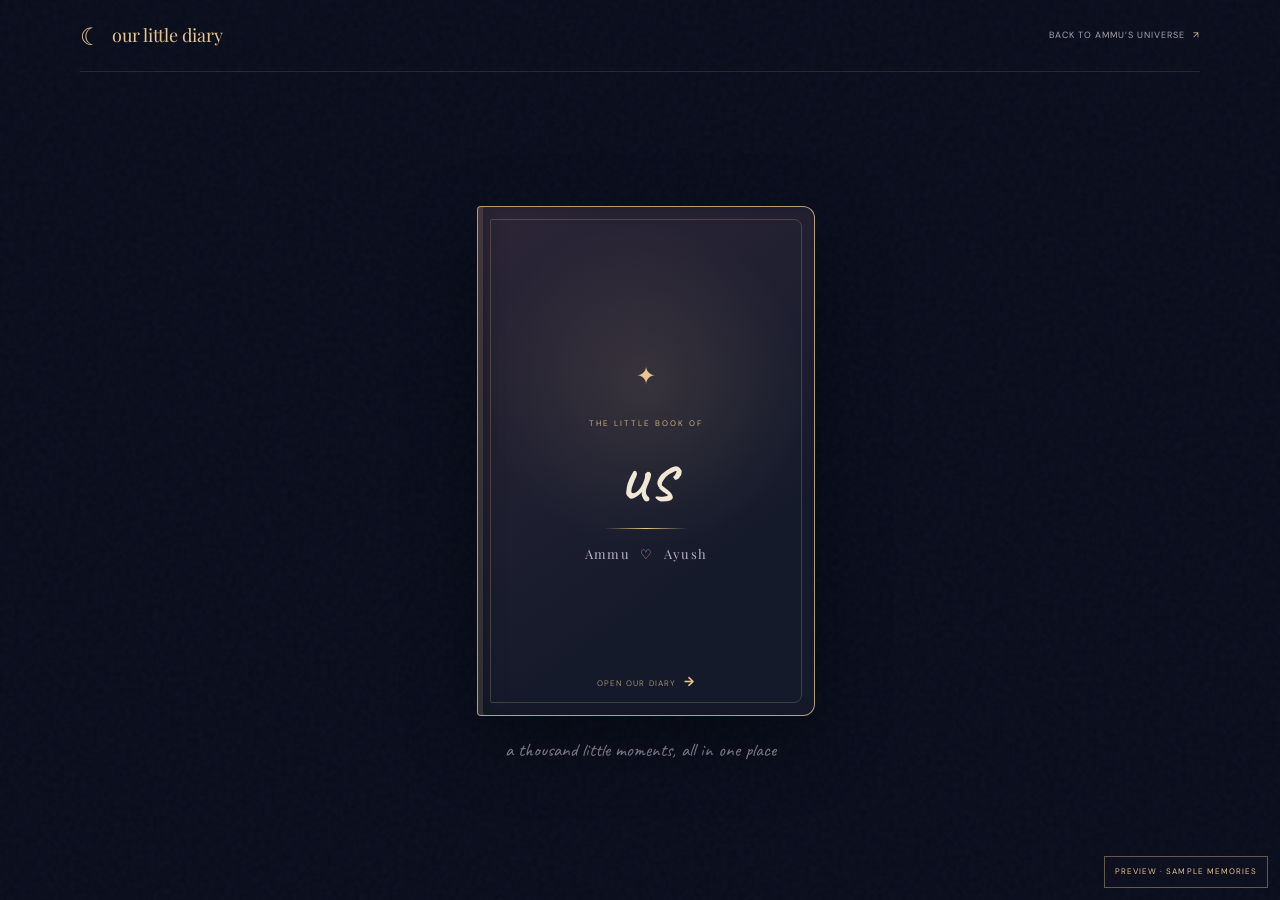
==== commit 29182097: "Refine diary book layout and page flow" ====
--- a/archive-preview.html
+++ b/archive-preview.html
@@ -2,12 +2,13 @@
 <html lang="en">
   <head>
     <meta charset="utf-8" />
-    <meta name="viewport" content="width=device-width, initial-scale=1" />
+    <meta name="viewport" content="width=device-width, initial-scale=1, viewport-fit=cover" />
     <meta name="theme-color" content="#090d1c" />
-    <title>Our little diary · For Ammu</title>
+    <title>Our little diary · Preview</title>
     <link rel="stylesheet" href="styles.css" />
-    <link rel="stylesheet" href="archive-preview.css" />
-    <script src="archive-preview.js" defer></script>
+    <link rel="stylesheet" href="archive.css" />
+    <script src="archive-demo-preview.js" defer></script>
+    <script src="archive-live.js" defer></script>
   </head>
   <body class="archive-preview-page">
     <div class="sky-grain" aria-hidden="true"></div>
@@ -17,17 +18,13 @@
     </header>
 
     <main>
-      <section class="diary-welcome" aria-labelledby="diary-title">
-        <div class="diary-welcome__copy">
-          <p class="eyebrow"><span class="eyebrow__line"></span> a little place for all of us</p>
-          <h1 id="diary-title">Our little<br /><em>time capsule.</em></h1>
-          <p>Every photo, voice note, movie night, and tiny thing we never want to lose—kept together, close to the heart.</p>
-          <span class="diary-welcome__note">just for you and me <span aria-hidden="true">♡</span></span>
-        </div>
+      <section class="diary-welcome" aria-label="Our diary book">
         <div class="diary-book-stage">
           <div class="diary-book" id="diary-book">
-            <div class="diary-book__pages" aria-hidden="true"><span></span><span></span><span></span><span></span></div>
-            <button class="diary-book__cover" id="open-diary" type="button" aria-controls="archive-content" aria-expanded="false">
+            <div class="diary-book__pages" id="diary-book-pages">
+              <img class="diary-book__story-art" src="assets/diary-opening-story.jpg" alt="An illustrated page of our story: the first Instagram message between Madurai and Chennai, our voice notes, movie nights, plans, dreams, and little moments." />
+            </div>
+            <button class="diary-book__cover" id="open-diary" type="button" aria-controls="diary-book-pages" aria-expanded="false">
               <span class="diary-book__cover-star" aria-hidden="true">✦</span>
               <span class="diary-book__cover-kicker">THE LITTLE BOOK OF</span>
               <span class="diary-book__cover-title">us</span>
@@ -36,53 +33,79 @@
               <span class="diary-book__cover-prompt">open our diary <b aria-hidden="true">→</b></span>
             </button>
           </div>
-          <p class="diary-book-stage__caption">a thousand little moments, all in one place</p>
+          <p class="diary-book-stage__caption" id="story-status" role="status">a thousand little moments, all in one place</p>
+          <button class="diary-enter-album" id="enter-album" type="button" hidden>turn to our memories <span aria-hidden="true">→</span></button>
         </div>
       </section>
 
+      <dialog class="diary-auth-dialog" id="diary-auth-dialog" aria-labelledby="diary-auth-title">
+        <form class="diary-auth" id="diary-auth-form">
+          <button class="diary-auth__close" type="button" data-auth-close aria-label="Close sign in">×</button>
+          <p class="eyebrow" id="diary-auth-title"><span class="eyebrow__line"></span> our private little doorway</p>
+          <label for="diary-email">your invited email</label>
+          <div><input id="diary-email" type="email" autocomplete="email" required placeholder="your invited email" /><button type="submit">send sign-in link</button></div>
+          <p id="diary-auth-status" role="status">Sign in with one of the two invited email addresses.</p>
+        </form>
+      </dialog>
+
       <section class="archive-content" id="archive-content" hidden aria-labelledby="archive-title">
-        <div class="archive-spread">
-        <div class="archive-heading">
-          <div>
-            <p class="eyebrow"><span class="eyebrow__line"></span> gathered with love</p>
-            <h2 id="archive-title">The things<br /><em>we keep.</em></h2>
-          </div>
-          <a class="archive-upload-link" href="upload-preview.html"><span aria-hidden="true">＋</span> add a memory</a>
-        </div>
-        <div class="archive-controls" role="group" aria-label="Filter memories">
-          <button class="archive-filter is-active" type="button" data-filter="all" aria-pressed="true">everything <span>06</span></button>
-          <button class="archive-filter" type="button" data-filter="photo" aria-pressed="false">photos</button>
-          <button class="archive-filter" type="button" data-filter="video" aria-pressed="false">videos</button>
-          <button class="archive-filter" type="button" data-filter="voice" aria-pressed="false">voice notes</button>
-          <button class="archive-filter" type="button" data-filter="little-things" aria-pressed="false">little things</button>
-        </div>
-        <div class="memory-grid">
-          <article class="memory-card memory-card--photo" data-category="photo">
-            <button class="memory-card__image" type="button" data-memory-open data-kind="photo" data-src="assets/photos/ammu-purple-glasses.jpeg" data-title="Your softest smile" data-date="Saved with love" data-description="A little picture I always want close." aria-label="Open photo: Your softest smile"><img src="assets/photos/ammu-purple-glasses.jpeg" alt="Ammu wearing round glasses" /><span>✧</span></button>
-            <div class="memory-card__details"><p class="memory-card__type">PHOTO · A FAVORITE OF MINE</p><h3>Your softest smile</h3><time>saved with love</time></div>
-          </article>
-          <article class="memory-card memory-card--photo" data-category="photo">
-            <button class="memory-card__image memory-card__image--strip" type="button" data-memory-open data-kind="photo" data-src="assets/photobooth/oct-19-cat-strip.jpg" data-title="The cat stole the show" data-date="October 19 · together on screen" data-description="A silly afternoon we got to keep." aria-label="Open photo: The cat stole the show"><img src="assets/photobooth/oct-19-cat-strip.jpg" alt="A color photo booth strip of us with a big black cat sticker" /><span>♡</span></button>
-            <div class="memory-card__details"><p class="memory-card__type">PHOTOBOOTH · OCT 19</p><h3>The cat stole the show</h3><time>together on screen</time></div>
-          </article>
-          <article class="memory-card memory-card--voice" data-category="voice">
-            <button class="memory-card__art" type="button" data-memory-open data-kind="voice" data-src="assets/audio/my-voice-note-01.ogg" data-title="A little hello for you" data-date="Voice note 1 of 3" data-description="One of the little moments I saved for you." aria-label="Open voice note: A little hello for you"><span aria-hidden="true">♫</span><small>MY VOICE</small></button>
-            <div class="memory-card__details"><p class="memory-card__type">VOICE NOTE · FROM AYUSH</p><h3>A little hello for you</h3><audio controls preload="none" aria-label="Play a voice note from Ayush"><source src="assets/audio/my-voice-note-01.ogg" type="audio/ogg" /></audio><time>voice note 1 of 3</time></div>
-          </article>
-          <article class="memory-card memory-card--voice" data-category="voice">
-            <button class="memory-card__art memory-card__art--rose" type="button" data-memory-open data-kind="voice" data-src="assets/audio/hindi-lyrics-01.ogg" data-title="One of the funny ones" data-date="Saved from our little experiment" data-description="A voice note from the Hindi lyrics game." aria-label="Open voice note: One of the funny ones"><span aria-hidden="true">♡</span><small>AMMU’S VOICE</small></button>
-            <div class="memory-card__details"><p class="memory-card__type">VOICE NOTE · THE LYRICS GAME</p><h3>One of the funny ones</h3><audio controls preload="none" aria-label="Play Ammu’s Hindi lyrics voice note"><source src="assets/audio/hindi-lyrics-01.ogg" type="audio/ogg" /></audio><time>saved from our little experiment</time></div>
-          </article>
-          <article class="memory-card memory-card--video" data-category="video">
-            <button class="memory-card__video" type="button" data-memory-open data-kind="video" data-src="assets/media/ammus-song-cover.mp4" data-poster="assets/photos/ammu-black-white.jpeg" data-title="Can’t Help Falling in Love" data-date="Video · her song" data-description="The one I keep replaying." aria-label="Open video: Can’t Help Falling in Love"><img src="assets/photos/ammu-black-white.jpeg" alt="Ammu in a black and white portrait" /><span aria-hidden="true">▶</span></button>
-            <div class="memory-card__details"><p class="memory-card__type">VIDEO · HER SONG</p><h3>Can’t Help Falling in Love</h3><time>the one I keep replaying</time></div>
-          </article>
-          <article class="memory-card memory-card--note" data-category="little-things">
-            <button class="memory-card__note-art" type="button" data-memory-open data-kind="little-things" data-title="One tiny “Mhmmm”" data-date="August 1 · 12:01 AM" data-description="“You are my half girlfriend.” A tiny line from the start of us." aria-label="Open keepsake: One tiny Mhmmm"><span aria-hidden="true">✦</span><p>“You are my<br /><em>half girlfriend.</em>”</p><small>AUGUST 1 · 12:01 AM</small></button>
-            <div class="memory-card__details"><p class="memory-card__type">A LITTLE THING · FROM THE BEGINNING</p><h3>One tiny “Mhmmm”</h3><time>the start of us</time></div>
-          </article>
-        </div>
-        <p class="archive-endnote"><span aria-hidden="true">✦</span> our story, in all its little pieces <span aria-hidden="true">♡</span></p>
+        <div class="archive-spread" id="archive-book-spread">
+          <section class="archive-page archive-page--index" aria-label="Diary index">
+            <div class="archive-heading">
+              <p class="eyebrow"><span class="eyebrow__line"></span> gathered with love</p>
+              <h2 id="archive-title" tabindex="-1">The things <em>we keep.</em></h2>
+            </div>
+            <p class="diary-live-status" id="archive-status" role="status"></p>
+            <nav class="chapter-index" aria-label="Diary chapters">
+              <div class="chapter-index__heading"><span>OUR CHAPTERS</span><span>choose a month to revisit</span></div>
+              <div class="chapter-list" id="chapter-list"></div>
+              <label class="chapter-more" for="chapter-picker">older chapters <select id="chapter-picker" aria-label="Choose another diary chapter"><option value="">choose a chapter</option></select></label>
+            </nav>
+            <div class="archive-controls" role="group" aria-label="Filter memories">
+              <span class="archive-controls__label">SHOW ME</span>
+              <button class="archive-filter is-active" type="button" data-filter="all" aria-pressed="true">everything <span data-count="all">0</span></button>
+              <button class="archive-filter" type="button" data-filter="photo" aria-pressed="false">photos <span data-count="photo">0</span></button>
+              <button class="archive-filter" type="button" data-filter="video" aria-pressed="false">videos <span data-count="video">0</span></button>
+              <button class="archive-filter" type="button" data-filter="voice" aria-pressed="false">voice notes <span data-count="voice">0</span></button>
+              <button class="archive-filter" type="button" data-filter="little-things" aria-pressed="false">little things <span data-count="little-things">0</span></button>
+            </div>
+            <div class="archive-heading__actions">
+              <button class="archive-return" id="return-to-story" type="button">← inside cover</button>
+              <button class="archive-refresh" id="archive-refresh" type="button" aria-label="Refresh diary memories" title="Refresh diary memories">↻</button>
+              <button class="diary-page-sound" id="diary-page-sound" type="button" aria-pressed="false" aria-label="Page turn sound is off">♫ sound off</button>
+              <button class="archive-signout" id="diary-signout" type="button" hidden>sign out</button>
+              <a class="archive-upload-link" id="archive-upload-link" href="#"><span aria-hidden="true">＋</span> add a memory</a>
+            </div>
+            <button class="mobile-open-chapter" id="mobile-open-chapter" type="button">open this chapter <span aria-hidden="true">→</span></button>
+            <p class="archive-index-note" aria-hidden="true">a little place for everything we keep <span>♡</span></p>
+          </section>
+
+          <section class="archive-page archive-page--memories" aria-label="Selected chapter memories">
+            <button class="mobile-index-back" id="mobile-index-back" type="button">← chapter index</button>
+            <div class="spread-heading"><div><p class="spread-heading__eyebrow">A PAGE FROM OUR STORY</p><h3 id="spread-title" tabindex="-1">Your diary</h3></div><p class="spread-heading__count" id="spread-count" aria-live="polite"></p></div>
+            <div class="spread-turn-stage" id="spread-turn-stage" aria-live="polite">
+              <div class="archive-margin-doodle" aria-hidden="true"><svg viewBox="0 0 520 42"><path d="M38 26 C100 8 138 37 196 23 S300 14 344 25 S426 36 482 23"/><path d="M9 28 L9 14 L16 19 Q24 11 32 19 L39 14 L39 28 Q38 37 24 37 Q10 36 9 28Z"/><circle cx="19" cy="26" r="1"/><circle cx="29" cy="26" r="1"/><path d="M22 30 Q24 32 26 30 M245 17 C238 11 231 18 245 31 C259 18 252 11 245 17Z M482 24 Q475 19 478 14 Q481 10 485 16 Q489 10 493 14 Q496 19 489 24 L485 28Z M132 9 l2 4 4 1-4 2-2 4-2-4-4-2 4-1Z M393 8 l2 4 4 1-4 2-2 4-2-4-4-2 4-1Z"/></svg></div>
+              <div class="memory-grid" id="memory-grid" aria-live="polite"></div>
+              <div class="spread-empty" id="spread-empty" hidden><span aria-hidden="true">✧</span><p>This page is waiting for its first little memory.</p><a id="empty-upload-link" href="#">add one to this chapter</a></div>
+            </div>
+            <nav class="spread-pagination" aria-label="Diary page navigation">
+              <button class="spread-turn" id="previous-spread" type="button"><span aria-hidden="true">←</span> previous page</button>
+              <span class="spread-pagination__number" id="spread-page-number" aria-live="polite">1 / 1</span>
+              <button class="spread-turn" id="next-spread" type="button">next page <span aria-hidden="true">→</span></button>
+            </nav>
+            <p class="spread-hint">swipe to turn · arrow keys work too</p>
+            <div class="archive-endnote" aria-label="A little route from Ghaziabad to Chennai, with love">
+              <svg class="archive-route-doodle" viewBox="0 0 740 46" aria-hidden="true">
+                <path d="M54 27 C112 9 160 40 220 23 S326 13 370 26 S478 39 526 22 S628 12 686 27" />
+                <path d="M15 31 L15 17 L22 22 Q30 14 39 22 L46 17 L46 31 Q45 40 30 40 Q16 39 15 31Z" />
+                <circle cx="25" cy="29" r="1.2" /><circle cx="35" cy="29" r="1.2" /><path d="M28 33 Q30 35 32 33" />
+                <path d="M694 29 Q687 24 690 19 Q693 15 697 21 Q701 15 705 19 Q708 24 701 29 L697 33Z" />
+                <path d="M171 13 l2 4 4 1-4 2-2 4-2-4-4-2 4-1Z M552 12 l2 4 4 1-4 2-2 4-2-4-4-2 4-1Z" />
+                <path d="M370 18 C363 12 356 19 370 32 C384 19 377 12 370 18Z" />
+              </svg>
+              <p class="archive-route-label"><span>Ghaziabad</span><i aria-hidden="true">··········♡··········</i><span>Chennai</span></p>
+            </div>
+          </section>
         </div>
       </section>
 
@@ -94,6 +117,7 @@
             <p class="memory-viewer__type" id="memory-viewer-type"></p>
             <h2 id="memory-viewer-title"></h2>
             <time id="memory-viewer-date"></time>
+            <p class="memory-viewer__location" id="memory-viewer-location" hidden></p>
             <p id="memory-viewer-description"></p>
           </div>
           <nav class="memory-viewer__nav" aria-label="Browse memories">
--- a/archive.css
+++ b/archive.css
@@ -0,0 +1,1019 @@
+.archive-preview-page { min-height: 100vh; color: var(--ink); }
+.archive-header { position: relative; z-index: 5; display: flex; align-items: center; justify-content: space-between; width: min(1120px, calc(100% - 48px)); margin: 0 auto; padding: 25px 0; border-bottom: 1px solid rgba(230,197,143,.14); }
+.archive-wordmark { display: flex; align-items: center; gap: 10px; color: var(--gold); font-family: var(--serif); font-size: 18px; text-decoration: none; }
+.archive-wordmark span { font-size: 24px; }
+.archive-back { color: #aaa3b0; font-size: 9px; letter-spacing: .11em; text-decoration: none; text-transform: uppercase; }
+.archive-back span { margin-left: 5px; color: var(--gold); }
+.diary-welcome { display: grid; grid-template-columns: .9fr 1.1fr; align-items: center; gap: 42px; width: min(1120px, calc(100% - 48px)); min-height: 660px; margin: auto; padding: 52px 0 70px; }
+.diary-welcome__copy { max-width: 450px; }
+.diary-welcome__copy h1 { margin: 0 0 20px; font-family: var(--serif); font-size: clamp(48px, 6vw, 72px); font-weight: 400; letter-spacing: -.04em; line-height: 1.04; }
+.diary-welcome__copy h1 em { color: var(--gold); }
+.diary-welcome__copy > p:not(.eyebrow) { max-width: 390px; margin: 0; color: #b8b2bd; font-family: var(--serif); font-size: 15px; line-height: 1.8; }
+.diary-welcome__note { display: block; margin-top: 25px; color: var(--rose); font-family: var(--script); font-size: 24px; }
+.diary-welcome__note span { color: var(--gold); }
+.diary-book-stage { display: flex; flex-direction: column; align-items: center; perspective: 1500px; }
+.diary-book { position: relative; width: min(100%, 350px); height: auto; aspect-ratio: 1055 / 1536; transform-style: preserve-3d; filter: drop-shadow(0 25px 35px rgba(0,0,0,.38)); }
+.diary-book__pages { position: absolute; inset: 8px 0 8px 22px; display: grid; place-items: center; overflow: hidden; padding: 7px; border: 1px solid rgba(231,216,192,.82); border-radius: 4px 12px 12px 4px; background: linear-gradient(90deg, #dfd1bd, #f1e7d8 9%, #f8eedf 100%); box-shadow: inset 12px 0 18px rgba(73,54,53,.15); }
+.diary-book__story-art { display: block; width: 100%; height: 100%; object-fit: contain; opacity: 0; transform: scale(.985); }
+.diary-book.is-opening .diary-book__story-art { animation: diary-story-reveal .82s cubic-bezier(.2,.72,.22,1) .36s forwards; }
+@keyframes diary-story-reveal { from { opacity: 0; transform: scale(.985); filter: brightness(.9); } to { opacity: 1; transform: scale(1); filter: brightness(1); } }
+.diary-book__cover { position: absolute; inset: 0 0 0 12px; z-index: 2; display: flex; flex-direction: column; align-items: center; justify-content: center; padding: 34px; border: 1px solid rgba(231,197,143,.76); border-radius: 4px 12px 12px 4px; background: radial-gradient(circle at 50% 35%, rgba(230,197,143,.12), transparent 44%), linear-gradient(145deg, #2d2637, #151a2b 70%); color: #eadfce; cursor: pointer; transform-origin: left center; transform-style: preserve-3d; transition: transform .95s cubic-bezier(.2,.72,.22,1); box-shadow: inset 5px 0 0 rgba(230,197,143,.14), inset 12px 0 18px rgba(0,0,0,.16); }
+.diary-book__cover::before { position: absolute; inset: 12px; border: 1px solid rgba(230,197,143,.22); border-radius: 2px 8px 8px 2px; content: ''; pointer-events: none; }
+.diary-book__cover:hover { border-color: var(--gold); }
+.diary-book__cover:focus-visible { outline: 2px solid var(--gold); outline-offset: 6px; }
+.diary-book.is-opening .diary-book__cover { transform: rotateY(-158deg); }
+.diary-book__cover-star { margin-bottom: 20px; color: var(--gold); font-size: 24px; }
+.diary-book__cover-kicker { color: #c7ac83; font-size: 8px; letter-spacing: .25em; }
+.diary-book__cover-title { margin: 3px 0 13px; color: #f1e7d7; font-family: var(--script); font-size: 82px; line-height: 1; }
+.diary-book__cover-rule { width: 84px; height: 1px; margin-bottom: 14px; background: linear-gradient(90deg, transparent, var(--gold), transparent); }
+.diary-book__cover-names { color: #b8b1bf; font-family: var(--serif); font-size: 13px; letter-spacing: .1em; }
+.diary-book__cover-names i { margin: 0 6px; color: var(--rose); font-style: normal; }
+.diary-book__cover-prompt { position: absolute; right: 20px; bottom: 22px; left: 20px; color: #9f8a70; font-size: 8px; letter-spacing: .14em; text-transform: uppercase; }
+.diary-book__cover-prompt b { margin-left: 5px; color: var(--gold); font-size: 13px; }
+.diary-book-stage__caption { margin: 23px 0 0; color: #928b9a; font-family: var(--script); font-size: 19px; }
+.archive-content { width: min(1120px, calc(100% - 48px)); margin: 0 auto; padding: 45px 0 85px; border-top: 1px solid rgba(230,197,143,.16); animation: archive-arrive .8s ease both; }
+.archive-content[hidden] { display: none; }
+@keyframes archive-arrive { from { opacity: 0; transform: translateY(16px); } to { opacity: 1; transform: translateY(0); } }
+.archive-heading { display: flex; align-items: end; justify-content: space-between; gap: 24px; }
+.archive-heading h2 { margin: 0; font-family: var(--serif); font-size: clamp(38px, 5vw, 56px); font-weight: 400; letter-spacing: -.035em; line-height: 1.08; }
+.archive-heading h2 em { color: var(--gold); }
+.archive-upload-link { display: inline-flex; align-items: center; gap: 9px; padding: 11px 15px; border: 1px solid rgba(230,197,143,.42); color: var(--gold); font-size: 9px; letter-spacing: .12em; text-decoration: none; text-transform: uppercase; transition: background .2s, border-color .2s; }
+.archive-upload-link:hover { border-color: var(--gold); background: rgba(230,197,143,.08); }
+.archive-upload-link span { font-size: 18px; line-height: 1; }
+.archive-controls { display: flex; gap: 7px; margin: 35px 0 22px; padding-bottom: 12px; overflow-x: auto; border-bottom: 1px solid rgba(230,197,143,.13); }
+.archive-filter { flex: 0 0 auto; padding: 9px 12px; border: 1px solid transparent; background: transparent; color: #9a95a2; cursor: pointer; font-size: 9px; letter-spacing: .1em; text-transform: uppercase; }
+.archive-filter:hover, .archive-filter.is-active { border-color: rgba(230,197,143,.28); color: var(--gold); }
+.archive-filter span { margin-left: 4px; color: #7f7b89; font-size: 8px; }
+.memory-grid { display: grid; grid-template-columns: repeat(3, minmax(0, 1fr)); gap: 17px; }
+.memory-card { min-width: 0; overflow: hidden; border: 1px solid rgba(230,197,143,.16); background: linear-gradient(150deg, rgba(255,255,255,.035), rgba(255,255,255,.012)); transition: transform .25s, border-color .25s; }
+.memory-card:hover { transform: translateY(-4px); border-color: rgba(230,197,143,.36); }
+.memory-card[hidden] { display: none; }
+.memory-card__image { position: relative; display: block; aspect-ratio: 1.18; overflow: hidden; background: #11182a; }
+.memory-card__image img { display: block; width: 100%; height: 100%; object-fit: cover; transition: transform .4s; }
+.memory-card__image:hover img { transform: scale(1.04); }
+.memory-card__image--strip img { object-position: center 20%; }
+.memory-card__image > span { position: absolute; right: 10px; bottom: 8px; color: #f2d9ae; text-shadow: 0 1px 8px #111; }
+.memory-card__details { padding: 15px 16px 16px; }
+.memory-card__type { margin: 0 0 7px; color: var(--gold-dim); font-size: 7px; letter-spacing: .15em; }
+.memory-card__details h3 { margin: 0 0 7px; color: #e8ddce; font-family: var(--serif); font-size: 19px; font-weight: 400; line-height: 1.25; }
+.memory-card__details time { color: #84808e; font-size: 8px; letter-spacing: .08em; text-transform: uppercase; }
+.memory-card__location { margin: 9px 0 0; color: #bb9870; font-size: 9px; letter-spacing: .04em; }
+.memory-card__details audio { display: block; width: 100%; height: 32px; margin: 8px 0 9px; accent-color: var(--gold); }
+.memory-card__art { display: grid; min-height: 165px; place-content: center; justify-items: center; gap: 7px; background: radial-gradient(circle, rgba(230,197,143,.16), transparent 52%), #151b2e; color: var(--gold); }
+.memory-card button { width: 100%; padding: 0; border: 0; font: inherit; text-align: inherit; }
+.memory-card__art, .memory-card__video, .memory-card__note-art { cursor: pointer; }
+.memory-card__video { position: relative; display: block; width: 100%; min-height: 165px; overflow: hidden; background: #11182a; }
+.memory-card__video img { display: block; width: 100%; height: 100%; min-height: 165px; object-fit: cover; transition: transform .35s; }
+.memory-card__video:hover img { transform: scale(1.04); }
+.memory-card__video > span { position: absolute; top: 50%; left: 50%; display: grid; width: 49px; height: 49px; place-items: center; padding-left: 3px; border: 1px solid rgba(230,197,143,.78); border-radius: 50%; background: rgba(12,17,34,.72); color: var(--gold); font-size: 16px; transform: translate(-50%, -50%); }
+.memory-card__art > span { font-family: var(--serif); font-size: 49px; }
+.memory-card__art small { color: #b5a68e; font-size: 7px; letter-spacing: .2em; }
+.memory-card__art--rose { background: radial-gradient(circle, rgba(214,169,162,.18), transparent 52%), #1b172b; color: var(--rose); }
+.memory-card__video { min-height: 165px; background: #11182a; }
+.memory-card__video video { display: block; width: 100%; height: 100%; min-height: 165px; object-fit: cover; }
+.memory-card__note-art { display: flex; min-height: 165px; flex-direction: column; align-items: center; justify-content: center; background: radial-gradient(circle at 50% 45%, rgba(230,197,143,.13), transparent 60%), #171a2b; text-align: center; }
+.memory-card__note-art > span { color: var(--gold); font-size: 18px; }
+.memory-card__note-art p { margin: 6px 0 15px; color: #e8ddce; font-family: var(--script); font-size: 28px; line-height: 1.08; }
+.memory-card__note-art p em { color: var(--rose); font-weight: 400; }
+.memory-card__note-art small { color: #988b7d; font-size: 7px; letter-spacing: .14em; }
+.archive-content .memory-card__note-art { position: relative; gap: 6px; padding: 10px; background: radial-gradient(circle at 50% 5%, rgba(255,255,255,.78), transparent 60%), linear-gradient(145deg, #f2e5d5, #e6d3c0); }
+.archive-content .memory-card__envelope { position: relative; display: block; width: min(66%, 170px); height: 58px; overflow: hidden; border: 1px solid rgba(126,91,67,.55); background: linear-gradient(145deg, #f9efd9, #dfc39d); box-shadow: 0 7px 13px rgba(91,64,49,.18); transform: rotate(-2deg); }
+.archive-content .memory-card__envelope::before, .archive-content .memory-card__envelope::after { position: absolute; inset: 0; content: ''; }
+.archive-content .memory-card__envelope::before { background: linear-gradient(145deg, #e8d2b3, #cfad83); clip-path: polygon(0 0, 100% 0, 50% 67%); }
+.archive-content .memory-card__envelope::after { background: linear-gradient(135deg, #f5e8d2, #d9bc95); clip-path: polygon(0 100%, 0 0, 50% 62%, 100% 0, 100% 100%); }
+.archive-content .memory-card__envelope-flap { display: none; }
+.archive-content .memory-card__envelope-seal { position: absolute; z-index: 1; top: 45%; left: 50%; display: grid; width: 22px; height: 22px; place-items: center; border: 1px solid rgba(142,95,77,.64); border-radius: 50%; background: linear-gradient(145deg, #c8917d, #a96e67); color: #fff0dc !important; font-family: var(--serif); font-size: 12px; transform: translate(-50%, -50%); }
+.archive-content .memory-card__note-art p { max-width: 90%; margin: 0; overflow: hidden; color: #6a5144; font-family: var(--script); font-size: 18px; line-height: 1.05; text-overflow: ellipsis; white-space: nowrap; }
+.archive-content .memory-card__note-art small { color: #987761; font-size: 6px; letter-spacing: .15em; }
+.archive-endnote { margin: 35px 0 0; color: #9b93a1; font-family: var(--script); font-size: 19px; text-align: center; }
+.archive-endnote span { margin: 0 8px; color: var(--gold); font-family: var(--serif); font-size: 11px; }
+.archive-spread { position: relative; isolation: isolate; padding: clamp(24px, 4vw, 45px); overflow: hidden; border: 1px solid #c6b398; border-radius: 8px 17px 17px 8px; background: linear-gradient(90deg, #ddcdb5 0, #f3e9da 2%, #f6edde 48.8%, #d6c2a4 50%, #f5ebdc 51.2%, #f6edde 98%, #dfcfb8 100%); color: #57463f; box-shadow: 0 28px 75px rgba(0,0,0,.32), inset 0 0 35px rgba(113,83,55,.1); }
+.archive-spread::before { position: absolute; z-index: -1; top: 0; bottom: 0; left: 50%; width: 34px; background: linear-gradient(90deg, transparent, rgba(82,57,48,.13), rgba(255,255,255,.27), transparent); content: ''; transform: translateX(-50%); pointer-events: none; }
+.archive-heading, .archive-controls, .memory-grid, .archive-endnote { position: relative; z-index: 1; }
+.archive-heading h2 { color: #51413b; }
+.archive-heading h2 em { color: #9a6970; }
+.archive-heading .eyebrow { color: #95734f; }
+.archive-upload-link { border-color: rgba(149,105,77,.52); color: #8c6453; }
+.archive-upload-link:hover { border-color: #9b6e59; background: rgba(156,109,88,.09); }
+.archive-controls { border-color: rgba(122,94,72,.2); }
+.archive-filter { color: #89796d; }
+.archive-filter:hover, .archive-filter.is-active { border-color: rgba(149,105,77,.38); color: #8b6254; }
+.archive-filter span { color: #a89887; }
+.memory-grid { grid-template-columns: repeat(2, minmax(0, 1fr)); gap: 19px 22px; }
+.memory-card { border: 1px solid rgba(144,115,87,.28); background: rgba(255,252,244,.66); box-shadow: 0 8px 18px rgba(87,61,45,.09); }
+.memory-card:hover { border-color: rgba(151,106,83,.55); box-shadow: 0 12px 24px rgba(87,61,45,.14); }
+.memory-card__image { aspect-ratio: 1.18; padding: 8px 8px 4px; background: #f8f0e4; }
+.memory-card__image img { object-fit: cover; }
+.memory-card__image > span { right: 13px; bottom: 11px; color: #a76f64; text-shadow: 0 1px 4px rgba(255,250,237,.9); }
+.memory-card__details { padding: 12px 15px 14px; }
+.memory-card__type { color: #a17b55; }
+.memory-card__details h3 { color: #58463d; }
+.memory-card__details time { color: #988879; }
+.memory-card__details audio { accent-color: #a56e69; }
+.memory-card__art { min-height: 154px; background: radial-gradient(circle at 50% 45%, rgba(205,157,152,.26), transparent 55%), linear-gradient(145deg, #f3e4d7, #e6d9c9); color: #9b6e69; }
+.memory-card__art small { color: #937b70; }
+.memory-card__art--rose { background: radial-gradient(circle at 50% 45%, rgba(213,164,170,.3), transparent 55%), linear-gradient(145deg, #f1e2df, #e5d8df); color: #a06977; }
+.memory-card__video { min-height: 154px; border: 7px solid #382d3d !important; background: #201b2a; }
+.memory-card__video img { min-height: 154px; }
+.memory-card__note-art { min-height: 154px; border: 8px solid #f5eadb !important; background: linear-gradient(145deg, #f2e4d8, #e8d8cc); }
+.memory-card__note-art > span { color: #ab8064; }
+.memory-card__note-art p { color: #614d46; }
+.memory-card__note-art p em { color: #a56f78; }
+.memory-card__note-art small { color: #957d6c; }
+.archive-endnote { color: #8c7465; }
+.archive-endnote span { color: #ad7e66; }
+.memory-viewer { width: min(960px, calc(100% - 28px)); max-width: none; max-height: calc(100% - 28px); padding: 0; overflow: visible; border: 0; background: transparent; color: var(--ink); }
+.memory-viewer::backdrop { background: rgba(5,8,18,.84); backdrop-filter: blur(9px); }
+.memory-viewer__shell { position: relative; display: grid; grid-template-columns: minmax(0, 1.35fr) minmax(240px, .65fr); align-items: center; gap: 24px; max-height: calc(100vh - 28px); padding: clamp(22px, 4vw, 42px); overflow: auto; border: 1px solid rgba(230,197,143,.42); background: radial-gradient(ellipse at 24% 20%, rgba(103,91,139,.16), transparent 55%), #101629; box-shadow: 0 30px 100px rgba(0,0,0,.55); }
+.memory-viewer__shell { max-height: calc(100dvh - 28px); }
+.memory-viewer__close { position: absolute; top: 10px; right: 12px; z-index: 2; width: 36px; height: 36px; border: 1px solid rgba(230,197,143,.32); border-radius: 50%; background: rgba(9,13,28,.76); color: var(--gold); cursor: pointer; font-size: 22px; line-height: 1; }
+.memory-viewer__close:hover { border-color: var(--gold); background: rgba(230,197,143,.09); }
+.memory-viewer__close:focus-visible, .memory-viewer__nav button:focus-visible, .voice-viewer__play:focus-visible { outline: 2px solid var(--gold); outline-offset: 3px; }
+.memory-viewer__stage { display: grid; min-width: 0; min-height: 260px; place-items: center; }
+.memory-viewer__photo-frame { width: 100%; max-width: 640px; padding: 13px 13px 7px; border: 1px solid #d7c5aa; background: linear-gradient(145deg, #f5edde, #ded1bd); box-shadow: 0 18px 45px rgba(0,0,0,.35); transform: rotate(-.5deg); }
+.memory-viewer__photo-frame img { display: block; width: 100%; max-height: min(62vh, 620px); object-fit: contain; background: #101629; }
+.memory-viewer__photo-frame figcaption { padding: 10px 4px 7px; color: #6c564b; font-family: var(--script); font-size: 18px; }
+.video-viewer { --video-ratio: 1.7778; position: relative; display: grid; width: min(100%, calc(min(62vh, 620px) * var(--video-ratio) + 22px)); gap: 0; padding: 10px; border: 1px solid rgba(230,197,143,.68); background: radial-gradient(ellipse at 50% 0, rgba(230,197,143,.13), transparent 50%), linear-gradient(145deg, #302943, #12182a 74%); box-shadow: 0 18px 45px rgba(0,0,0,.38), inset 0 0 0 1px rgba(255,255,255,.035); }
+.video-viewer__screen { position: relative; display: grid; width: 100%; aspect-ratio: 16 / 9; overflow: hidden; place-items: center; background: radial-gradient(ellipse at 50% 48%, #262536, #090b14 72%); }
+.video-viewer__screen::after { position: absolute; inset: 0; border: 1px solid rgba(255,255,255,.08); content: ''; pointer-events: none; }
+.video-viewer__media { display: block; width: 100%; height: 100%; background: transparent; object-fit: contain; }
+.video-viewer__play-overlay { position: absolute; z-index: 1; display: grid; width: 66px; height: 66px; place-items: center; padding-left: 4px; border: 1px solid rgba(255,245,224,.8); border-radius: 50%; background: linear-gradient(145deg, rgba(236,210,165,.96), rgba(185,148,101,.96)); box-shadow: 0 6px 25px rgba(0,0,0,.45), 0 0 0 9px rgba(230,197,143,.12); color: #211b22; cursor: pointer; font-size: 21px; transition: transform .2s ease, box-shadow .2s ease; }
+.video-viewer__play-overlay:hover { transform: scale(1.07); box-shadow: 0 8px 30px rgba(0,0,0,.5), 0 0 0 13px rgba(230,197,143,.12); }
+.video-viewer__play-overlay[hidden], .video-viewer__status[hidden] { display: none; }
+.video-viewer__status { position: absolute; right: 12px; bottom: 12px; left: 12px; margin: 0; padding: 8px 10px; border: 1px solid rgba(230,197,143,.25); background: rgba(9,11,20,.86); color: #eadfce; font-size: 10px; line-height: 1.45; text-align: center; }
+.video-viewer__controls { display: grid; grid-template-columns: 34px 38px minmax(45px, 1fr) 38px 34px 34px; align-items: center; gap: 8px; padding: 11px 3px 1px; }
+.video-viewer__control { display: grid; width: 32px; height: 32px; place-items: center; padding: 0; border: 1px solid rgba(230,197,143,.28); border-radius: 50%; background: rgba(230,197,143,.055); color: #e9d4ac; cursor: pointer; font-size: 12px; transition: border-color .18s, background .18s, transform .18s; }
+.video-viewer__control:hover { transform: translateY(-1px); border-color: rgba(230,197,143,.72); background: rgba(230,197,143,.13); }
+.video-viewer.is-muted .video-viewer__sound { border-color: rgba(214,169,162,.45); color: var(--rose); }
+.video-viewer__control:focus-visible, .video-viewer__play-overlay:focus-visible, .video-viewer__seek:focus-visible { outline: 2px solid var(--gold); outline-offset: 3px; }
+.video-viewer__time { color: #b7adba; font-size: 9px; font-variant-numeric: tabular-nums; text-align: center; }
+.video-viewer__seek { --seek-progress: 0%; width: 100%; height: 4px; margin: 0; border-radius: 5px; appearance: none; background: linear-gradient(90deg, #d9b77d 0 var(--seek-progress), rgba(255,255,255,.22) var(--seek-progress) 100%); cursor: pointer; }
+.video-viewer__seek::-webkit-slider-thumb { width: 11px; height: 11px; border: 2px solid #f5e6c9; border-radius: 50%; appearance: none; background: #b78a52; box-shadow: 0 0 0 3px rgba(217,183,125,.16); }
+.video-viewer__seek::-moz-range-thumb { width: 9px; height: 9px; border: 2px solid #f5e6c9; border-radius: 50%; background: #b78a52; box-shadow: 0 0 0 3px rgba(217,183,125,.16); }
+.video-viewer__seek:disabled { cursor: wait; }
+.video-viewer:fullscreen { display: grid; width: 100vw; height: 100vh; align-content: center; padding: clamp(12px, 3vw, 30px); border: 0; background: #080a12; box-shadow: none; }
+.video-viewer:fullscreen .video-viewer__screen { width: min(100%, calc((100vh - 105px) * var(--video-ratio))); max-height: calc(100vh - 105px); margin: auto; }
+.video-viewer:fullscreen .video-viewer__controls { width: min(100%, 960px); margin: auto; }
+.memory-viewer__caption { min-width: 0; padding: 13px 0; }
+.memory-viewer__type { margin: 0 0 9px; color: var(--gold-dim); font-size: 8px; letter-spacing: .17em; }
+.memory-viewer__caption h2 { margin: 0 0 8px; color: #eadfce; font-family: var(--serif); font-size: clamp(23px, 3.5vw, 36px); font-weight: 400; line-height: 1.15; }
+.memory-viewer__caption time { color: #938a99; font-size: 8px; letter-spacing: .1em; text-transform: uppercase; }
+.memory-viewer__location { margin: 10px 0 0; color: #d8bd8c; font-size: 10px; letter-spacing: .08em; }
+.memory-viewer__caption > p:last-child { margin: 17px 0 0; color: #b8b2bd; font-family: var(--serif); font-size: 13px; line-height: 1.75; }
+.memory-viewer__nav { grid-column: 1 / -1; display: flex; align-items: center; justify-content: space-between; gap: 12px; padding-top: 14px; border-top: 1px solid rgba(230,197,143,.12); }
+.memory-viewer__nav button { padding: 6px 0; border: 0; background: transparent; color: #d2b484; cursor: pointer; font-size: 12px; }
+.memory-viewer__nav button span { font-size: 8px; letter-spacing: .13em; }
+.memory-viewer__nav > span { color: #8a8491; font-size: 9px; font-variant-numeric: tabular-nums; }
+.memory-viewer[data-kind="photo"] .memory-viewer__shell, .memory-viewer[data-kind="little-things"] .memory-viewer__shell { grid-template-columns: 1fr; max-width: 820px; margin: auto; }
+.memory-viewer.is-video-compact { width: min(760px, calc(100% - 28px)); }
+.memory-viewer.is-video-compact .memory-viewer__shell { grid-template-columns: 1fr; }
+.memory-viewer.is-video-compact .memory-viewer__caption { width: min(100%, 600px); margin: auto; text-align: center; }
+.memory-viewer.is-video-compact .memory-viewer__nav { width: 100%; }
+.memory-viewer[data-kind="photo"] .memory-viewer__photo-frame { margin: auto; }
+.memory-viewer[data-kind="photo"] .memory-viewer__caption, .memory-viewer[data-kind="little-things"] .memory-viewer__caption { text-align: center; }
+.memory-viewer__note-frame { display: grid; width: min(100%, 600px); min-height: 310px; place-content: center; justify-items: center; gap: 15px; padding: 32px; border: 1px solid rgba(230,197,143,.4); background: radial-gradient(circle at 50% 30%, rgba(214,169,162,.18), transparent 54%), linear-gradient(145deg, #211d31, #12182a); text-align: center; }
+.memory-viewer__note-frame > span { color: var(--rose); font-family: var(--serif); font-size: 54px; }
+.memory-viewer__note-frame > p { margin: 0; color: #bdafae; font-size: 8px; letter-spacing: .17em; }
+.memory-letter { position: relative; display: flex; width: 100%; max-width: 680px; min-height: 0; flex-direction: column; align-items: center; justify-content: flex-start; overflow: visible; padding: 14px 16px 168px; border: 1px solid rgba(222,192,151,.6); background: radial-gradient(ellipse at 50% 4%, rgba(238,210,164,.17), transparent 55%), linear-gradient(145deg, #261f31, #12182a 78%); box-shadow: 0 18px 45px rgba(0,0,0,.35); perspective: 900px; }
+.memory-letter__paper { position: relative; z-index: 1; width: min(88%, 500px); min-height: 275px; margin: 0 auto; padding: 27px 34px 23px; border: 1px solid rgba(130,96,69,.42); background: repeating-linear-gradient(180deg, transparent 0 31px, rgba(139,105,78,.10) 31px 32px), linear-gradient(145deg, #fff6e8, #ead8bd); box-shadow: 0 10px 24px rgba(0,0,0,.22), inset 0 0 24px rgba(156,116,76,.08); color: #614c40; opacity: 0; transform: translateY(48px) rotate(-1deg); animation: memory-letter-rise .9s cubic-bezier(.2,.75,.2,1) .12s forwards; }
+.memory-letter__kicker { margin: 0 0 13px; color: #a17b55; font-size: 7px; letter-spacing: .2em; text-align: center; }
+.memory-letter__paper h3 { margin: 0 0 13px; color: #58463d; font-family: var(--serif); font-size: clamp(20px, 3vw, 29px); font-weight: 400; text-align: center; }
+.memory-letter__message { max-height: none; margin: 0; overflow: visible; color: #685246; font-family: var(--script); font-size: clamp(17px, 2.6vw, 23px); line-height: 1.35; text-align: center; white-space: pre-wrap; overflow-wrap: anywhere; }
+.memory-letter__signature { position: relative; display: block; width: max-content; max-width: 100%; margin: 23px 0 0 auto; color: #a56f78; font-family: var(--script); font-size: 17px; text-align: right; }
+.memory-letter__envelope { position: absolute; z-index: 2; right: 6%; bottom: 26px; width: 88%; height: 142px; border: 1px solid rgba(155,111,74,.7); background: linear-gradient(145deg, #d9bd95, #b99166); box-shadow: 0 14px 24px rgba(0,0,0,.3); transform-style: preserve-3d; }
+.memory-letter__back { position: absolute; inset: 0; background: linear-gradient(145deg, #f0ddbd, #c6a077); }
+.memory-letter__front { position: absolute; z-index: 3; inset: 0; background: linear-gradient(145deg, #eddbbb, #c4a078); clip-path: polygon(0 0, 50% 61%, 100% 0, 100% 100%, 0 100%); }
+.memory-letter__flap { position: absolute; z-index: 4; top: 0; left: 0; width: 100%; height: 78%; border: 1px solid rgba(155,111,74,.26); background: linear-gradient(145deg, #f2dfbf, #c9a77c); clip-path: polygon(0 0, 100% 0, 50% 100%); transform: rotateX(0); transform-origin: 50% 0; backface-visibility: hidden; animation: memory-envelope-open .78s cubic-bezier(.3,.7,.2,1) .08s forwards; }
+.memory-letter__seal { position: absolute; z-index: 5; top: 39%; left: 50%; display: grid; width: 32px; height: 32px; place-items: center; border: 1px solid rgba(255,235,207,.72); border-radius: 50%; background: linear-gradient(145deg, #c8917d, #9f625e); box-shadow: 0 3px 8px rgba(69,42,43,.24); color: #fff0dc; font-family: var(--serif); font-size: 16px; transform: translate(-50%, -50%); animation: memory-seal-fade .28s ease .18s forwards; }
+@keyframes memory-letter-rise { 0% { opacity: 0; transform: translateY(48px) rotate(-1deg); } 65% { opacity: 1; transform: translateY(-31px) rotate(.5deg); } 100% { opacity: 1; transform: translateY(-23px) rotate(0); } }
+@keyframes memory-envelope-open { to { transform: rotateX(180deg); } }
+@keyframes memory-seal-fade { to { opacity: 0; transform: translate(-50%, -50%) scale(.72); } }
+.voice-viewer { display: flex; width: min(100%, 430px); align-items: center; gap: 13px; padding: 13px; border: 1px solid rgba(230,197,143,.23); background: rgba(9,13,28,.56); }
+.voice-viewer__play { flex: 0 0 45px; width: 45px; height: 45px; border: 1px solid rgba(230,197,143,.7); border-radius: 50%; background: linear-gradient(145deg, #ecd2a5, #b99465); color: #171522; cursor: pointer; font-size: 16px; }
+.voice-viewer__body { min-width: 0; flex: 1; }
+.voice-viewer__wave { display: flex; height: 27px; align-items: center; gap: 3px; color: #d8b780; }
+.voice-viewer__wave i { display: block; width: 3px; height: 32%; border-radius: 3px; background: currentColor; opacity: .75; }
+.voice-viewer__wave i:nth-child(3n) { height: 76%; }.voice-viewer__wave i:nth-child(4n) { height: 48%; }.voice-viewer__wave i:nth-child(5n) { height: 90%; }
+.voice-viewer__wave.is-playing i { animation: archive-wave .58s ease-in-out infinite alternate; }
+.voice-viewer__wave.is-playing i:nth-child(3n) { animation-duration: .43s; }.voice-viewer__wave.is-playing i:nth-child(4n) { animation-duration: .72s; }.voice-viewer__wave.is-playing i:nth-child(2n) { animation-delay: -.3s; }.voice-viewer__wave.is-playing i:nth-child(5n) { animation-delay: -.46s; }
+@keyframes archive-wave { from { transform: scaleY(.45); opacity: .55; } to { transform: scaleY(1.3); opacity: 1; } }
+.voice-viewer__progress { width: 100%; height: 4px; margin: 7px 0; accent-color: var(--gold); cursor: pointer; }
+.voice-viewer__time { display: flex; justify-content: space-between; color: #a69eaa; font-size: 8px; font-variant-numeric: tabular-nums; }
+.archive-footer { display: flex; justify-content: center; align-items: center; gap: 14px; padding: 20px 16px 25px; border-top: 1px solid rgba(230,197,143,.12); color: #777584; font-size: 8px; letter-spacing: .1em; text-transform: uppercase; }
+.archive-footer span:nth-child(2) { color: var(--gold-dim); }
+.upload-preview-page { min-height: 100vh; }
+.upload-notice { width: min(850px, calc(100% - 42px)); margin: 25px auto 0; padding: 11px 14px; border: 1px solid rgba(230,197,143,.2); background: rgba(230,197,143,.045); color: #b8b2bd; font-size: 9px; line-height: 1.6; text-align: center; }
+.upload-notice strong { color: var(--gold); font-weight: 500; }
+.upload-shell { width: min(850px, calc(100% - 42px)); margin: 0 auto; padding: 43px 0 85px; }
+.upload-shell__heading { margin-bottom: 28px; text-align: center; }
+.upload-shell__heading .eyebrow { justify-content: center; }
+.upload-shell__heading h1 { margin: 0 0 12px; font-family: var(--serif); font-size: clamp(38px, 5vw, 56px); font-weight: 400; letter-spacing: -.035em; line-height: 1.1; }
+.upload-shell__heading h1 em { color: var(--gold); }
+.upload-shell__heading > p:last-child { max-width: 520px; margin: auto; color: #a9a3b1; font-family: var(--serif); font-size: 13px; line-height: 1.7; }
+.upload-card { padding: clamp(20px, 4vw, 34px); border: 1px solid rgba(230,197,143,.18); background: linear-gradient(150deg, rgba(255,255,255,.035), rgba(255,255,255,.012)); box-shadow: 0 24px 75px rgba(0,0,0,.18); }
+.upload-categories { display: grid; grid-template-columns: repeat(4, minmax(0, 1fr)); gap: 9px; margin-bottom: 21px; }
+.upload-category { display: flex; min-height: 78px; flex-direction: column; align-items: center; justify-content: center; gap: 6px; border: 1px solid rgba(230,197,143,.15); background: rgba(255,255,255,.015); color: #a9a3b1; cursor: pointer; font-size: 8px; letter-spacing: .13em; text-transform: uppercase; transition: background .2s, border-color .2s, color .2s; }
+.upload-category span { color: var(--gold-dim); font-family: var(--serif); font-size: 24px; }
+.upload-category:hover, .upload-category.is-selected { border-color: rgba(230,197,143,.58); background: rgba(230,197,143,.07); color: var(--gold); }
+.upload-category.is-selected span { color: var(--gold); }
+.upload-drop { position: relative; display: flex; min-height: 170px; flex-direction: column; align-items: center; justify-content: center; padding: 25px; border: 1px dashed rgba(230,197,143,.35); background: rgba(10,14,28,.4); text-align: center; cursor: pointer; transition: border-color .2s, background .2s; }
+.upload-drop:hover, .upload-drop.is-dragging { border-color: var(--gold); background: rgba(230,197,143,.045); }
+.upload-drop__icon { display: grid; width: 40px; height: 40px; place-items: center; margin-bottom: 10px; border: 1px solid rgba(230,197,143,.3); border-radius: 50%; color: var(--gold); font-size: 19px; }
+.upload-drop strong { color: #e8ddce; font-family: var(--serif); font-size: 16px; font-weight: 400; }
+.upload-drop small { margin-top: 6px; color: #84808e; font-size: 8px; letter-spacing: .06em; }
+.upload-drop input { position: absolute; width: 1px; height: 1px; opacity: 0; }
+.upload-fields { display: grid; grid-template-columns: 1fr 1.5fr; gap: 14px; margin-top: 20px; }
+.upload-field { display: flex; flex-direction: column; gap: 7px; color: var(--gold-dim); font-size: 8px; letter-spacing: .13em; text-transform: uppercase; }
+.upload-field input, .upload-field textarea { width: 100%; padding: 11px 12px; border: 1px solid rgba(230,197,143,.18); border-radius: 0; background: rgba(9,13,28,.5); color: #e8ddce; font: 12px var(--serif); letter-spacing: normal; text-transform: none; }
+.upload-field input:focus, .upload-field textarea:focus { outline: 1px solid rgba(230,197,143,.65); }
+.upload-field textarea { min-height: 42px; resize: vertical; }
+.upload-selection { margin-top: 14px; color: #9b93a1; font-size: 9px; line-height: 1.7; }
+.upload-selection ul { display: flex; flex-wrap: wrap; gap: 6px; margin: 8px 0 0; padding: 0; list-style: none; }
+.upload-selection li { padding: 6px 8px; border: 1px solid rgba(230,197,143,.16); color: #c3bdc7; }
+.upload-actions { display: flex; align-items: center; justify-content: space-between; gap: 15px; margin-top: 20px; padding-top: 17px; border-top: 1px solid rgba(230,197,143,.12); }
+.upload-save { min-height: 41px; padding: 0 16px; border: 1px solid rgba(230,197,143,.6); background: linear-gradient(145deg, #ecd2a5, #b99465); color: #171522; cursor: pointer; font-size: 8px; letter-spacing: .12em; text-transform: uppercase; }
+.upload-save:hover { filter: brightness(1.08); }
+.upload-status { max-width: 400px; margin: 0; color: #a9a3b1; font-size: 9px; line-height: 1.6; }
+.upload-status.is-visible { color: var(--rose); }
+.upload-back { display: block; margin-top: 24px; color: #9b93a1; font-size: 9px; letter-spacing: .1em; text-align: center; text-decoration: none; text-transform: uppercase; }
+.upload-back:hover { color: var(--gold); }
+@media (max-width: 800px) {
+  .diary-welcome { grid-template-columns: 1fr; gap: 25px; min-height: auto; padding-top: 53px; }
+  .diary-welcome__copy { max-width: 560px; margin: 0 auto; text-align: center; }
+  .diary-welcome__copy .eyebrow { justify-content: center; }
+  .diary-welcome__copy > p:not(.eyebrow) { margin-inline: auto; }
+  .diary-welcome__note { margin-top: 14px; }
+  .diary-book { width: min(80vw, 330px); }
+  .memory-grid { grid-template-columns: repeat(2, minmax(0, 1fr)); }
+}
+@media (max-width: 540px) {
+  .archive-header { width: calc(100% - 34px); padding: 18px 0; }
+  .archive-wordmark { font-size: 15px; }
+  .archive-back { max-width: 135px; font-size: 7px; text-align: right; }
+  .diary-welcome, .archive-content { width: calc(100% - 34px); }
+  .diary-welcome { padding-top: 42px; }
+  .diary-welcome__copy h1 { font-size: 48px; }
+  .diary-book { width: min(82vw, 300px); }
+  .archive-heading { align-items: start; flex-direction: column; }
+  .archive-heading h2 { font-size: 41px; }
+  .archive-spread { padding: 24px 15px; border-radius: 5px 10px 10px 5px; background: linear-gradient(90deg, #e2d2bd, #f5eadb 6%, #f6edde 95%, #e1d1b9); }
+  .archive-spread::before { left: 12px; width: 8px; background: linear-gradient(90deg, rgba(82,57,48,.13), rgba(255,255,255,.2)); transform: none; }
+  .archive-upload-link { align-self: stretch; justify-content: center; }
+  .archive-controls { margin-top: 25px; }
+  .memory-grid { grid-template-columns: 1fr; gap: 12px; }
+  .memory-card { display: grid; grid-template-columns: minmax(110px, .82fr) 1.18fr; align-items: center; }
+  .memory-card__image { aspect-ratio: 1; }
+  .memory-card__art, .memory-card__video, .memory-card__video img, .memory-card__note-art { min-height: 140px; height: 100%; }
+  .memory-card__details { padding: 12px; }
+  .memory-card__details h3 { font-size: 16px; }
+  .upload-shell { padding-top: 32px; }
+  .upload-categories { grid-template-columns: repeat(2, minmax(0, 1fr)); }
+  .upload-fields { grid-template-columns: 1fr; }
+  .upload-actions { align-items: stretch; flex-direction: column; }
+  .upload-save { width: 100%; }
+  .memory-viewer__shell { grid-template-columns: 1fr; gap: 12px; padding: 18px 14px 14px; }
+  .memory-viewer__stage { min-height: 170px; }
+  .memory-viewer__caption { padding: 3px 5px; }
+  .memory-viewer__caption h2 { font-size: 25px; }
+  .memory-viewer[data-kind="photo"] .memory-viewer__shell, .memory-viewer[data-kind="little-things"] .memory-viewer__shell { grid-template-columns: 1fr; }
+  .memory-viewer__photo-frame { padding: 8px 8px 4px; }
+  .memory-viewer__photo-frame img { max-height: 50vh; }
+  .video-viewer { width: min(100%, calc(min(45vh, 520px) * var(--video-ratio) + 20px)); padding: 8px; }
+  .video-viewer__controls { grid-template-columns: 30px 30px minmax(20px, 1fr) 30px 30px; gap: 5px; padding-top: 8px; }
+  .video-viewer__time--duration { display: none; }
+  .video-viewer__control { width: 30px; height: 30px; }
+  .video-viewer__time { font-size: 8px; }
+  .video-viewer__play-overlay { width: 56px; height: 56px; font-size: 18px; }
+  .video-viewer:fullscreen .video-viewer__screen { width: min(100%, calc((100vh - 95px) * var(--video-ratio))); max-height: calc(100vh - 95px); }
+  .memory-viewer__note-frame { min-height: 190px; }
+}
+@media (prefers-reduced-motion: reduce) {
+  .diary-book__cover, .memory-card, .memory-card__image img { transition: none; }
+  .diary-book.is-opening .diary-book__story-art { opacity: 1; transform: none; animation: none; }
+  .archive-content { animation: none; }
+}
+
+/* Live private diary and upload states */
+.diary-auth { margin-top: 24px; padding: 14px; border: 1px solid rgba(230,197,143,.22); background: rgba(230,197,143,.045); }
+.diary-auth[hidden] { display: none; }
+.diary-auth label { display: block; margin-bottom: 8px; color: var(--gold-dim); font-size: 8px; letter-spacing: .14em; text-transform: uppercase; }
+.diary-auth > div { display: flex; gap: 7px; }
+.diary-auth input { min-width: 0; flex: 1; padding: 10px; border: 1px solid rgba(230,197,143,.2); background: rgba(9,13,28,.62); color: #f1e7d7; font: 12px var(--serif); }
+.diary-auth button, .archive-signout { padding: 9px 11px; border: 1px solid rgba(230,197,143,.48); background: transparent; color: var(--gold); cursor: pointer; font-size: 8px; letter-spacing: .08em; text-transform: uppercase; }
+.diary-auth p { margin: 9px 0 0; color: #aaa1a4; font-size: 9px; line-height: 1.6; }
+.diary-auth p.is-error, .diary-live-status.is-error, .upload-status.is-error { color: #a65f65; }
+.diary-auth--upload { max-width: 700px; margin: 0 auto 24px; text-align: left; }
+.diary-auth--upload + .archive-signout { display: block; margin: 0 auto 18px; }
+.archive-heading__actions { display: flex; align-items: center; gap: 10px; }
+.archive-signout[hidden] { display: none; }
+.diary-live-status { min-height: 1.5em; margin: 12px 0 0; color: #826d59; font-size: 9px; line-height: 1.6; }
+.memory-card__video video { display: block; width: 100%; height: 165px; object-fit: cover; }
+.memory-card__video > span { z-index: 1; }
+.memory-viewer__photo-frame iframe { display: block; width: 100%; height: min(62vh, 620px); border: 0; background: #fffaf0; }
+.memory-viewer__stage pre { max-width: min(82vw, 760px); max-height: 60vh; overflow: auto; white-space: pre-wrap; color: #58463d; font: 15px/1.8 var(--serif); }
+@media (max-width: 540px) {
+  .diary-auth > div { flex-direction: column; }
+  .archive-heading__actions { width: 100%; flex-direction: column-reverse; align-items: stretch; }
+  .archive-heading__actions > * { justify-content: center; text-align: center; }
+}
+
+/* Dated diary chapters and page-turn navigation */
+.archive-heading__actions { flex-wrap: wrap; justify-content: flex-end; }
+.archive-refresh { width: 36px; height: 36px; border: 1px solid rgba(149,105,77,.42); border-radius: 50%; background: rgba(255,252,245,.5); color: #8c6453; cursor: pointer; font-size: 20px; line-height: 1; transition: transform .25s, background .2s, border-color .2s; }
+.archive-refresh:hover { transform: rotate(35deg); border-color: #9b6e59; background: rgba(156,109,88,.09); }
+.archive-refresh:disabled { opacity: .48; cursor: progress; }
+.chapter-index { margin: 26px 0 19px; padding: 14px 0 13px; border-top: 1px solid rgba(122,94,72,.22); border-bottom: 1px solid rgba(122,94,72,.22); }
+.chapter-index__heading { display: flex; align-items: baseline; justify-content: space-between; gap: 12px; margin-bottom: 9px; color: #977853; font-size: 8px; letter-spacing: .16em; }
+.chapter-index__heading span:last-child { color: #9a8978; font-family: var(--script); font-size: 16px; letter-spacing: 0; }
+.chapter-list { display: flex; gap: 8px; overflow-x: auto; padding: 2px 2px 5px; scrollbar-color: #b89c7a transparent; scrollbar-width: thin; }
+.chapter-tab { display: flex; min-width: 145px; flex: 0 0 auto; flex-direction: column; align-items: flex-start; gap: 3px; padding: 9px 12px; border: 1px solid rgba(145,111,77,.25); border-radius: 8px; background: rgba(255,252,245,.48); color: #675448; cursor: pointer; text-align: left; transition: transform .2s, border-color .2s, background .2s, box-shadow .2s; }
+.chapter-tab span { font-family: var(--serif); font-size: 13px; }
+.chapter-tab small { color: #9a8673; font-size: 8px; letter-spacing: .06em; }
+.chapter-tab:hover { transform: translateY(-2px); border-color: #b18a5d; }
+.chapter-tab.is-active { border-color: #b28b5f; background: linear-gradient(145deg, #f4e5cf, #ead8be); box-shadow: 0 4px 12px rgba(100,72,53,.1); color: #42332b; }
+.chapter-tab:focus-visible, .spread-turn:focus-visible, .archive-refresh:focus-visible { outline: 2px solid #9d713a; outline-offset: 3px; }
+.archive-content .archive-controls { margin: 20px 0 14px; }
+.archive-content .archive-filter { border-radius: 99px; }
+.spread-heading { display: flex; align-items: end; justify-content: space-between; gap: 12px; margin: 19px 2px 12px; scroll-margin-top: 18px; }
+.spread-heading__eyebrow { margin: 0 0 3px; color: #9b7c5b; font-size: 7px; letter-spacing: .18em; }
+.spread-heading h3 { margin: 0; color: #4d3c34; font-family: var(--serif); font-size: clamp(20px, 3vw, 27px); font-weight: 400; }
+.spread-heading__count { margin: 0 2px 3px 0; color: #998575; font-size: 8px; letter-spacing: .08em; text-align: right; }
+.spread-turn-stage { perspective: 1300px; touch-action: pan-y pinch-zoom; }
+.spread-turn-stage.is-turning-next { animation: diary-turn-next .42s cubic-bezier(.2,.72,.22,1) both; }
+.spread-turn-stage.is-turning-previous { animation: diary-turn-previous .42s cubic-bezier(.2,.72,.22,1) both; }
+@keyframes diary-turn-next { 0% { opacity: .4; transform: rotateY(-5deg) translateX(14px); } 100% { opacity: 1; transform: rotateY(0) translateX(0); } }
+@keyframes diary-turn-previous { 0% { opacity: .4; transform: rotateY(5deg) translateX(-14px); } 100% { opacity: 1; transform: rotateY(0) translateX(0); } }
+.archive-content .memory-grid { grid-template-columns: repeat(2, minmax(0, 1fr)); align-items: stretch; gap: 14px; }
+.archive-content .memory-card { position: relative; display: grid; grid-template-columns: minmax(90px, .8fr) 1.2fr; align-items: center; min-height: 142px; border-radius: 7px; }
+.archive-content .memory-card[hidden] { display: none; }
+.archive-content .memory-card__image, .archive-content .memory-card__video { width: 100%; min-height: 128px; aspect-ratio: 1; border: 6px solid #f5eadb !important; background: #e9ddcb; }
+.archive-content .memory-card__image img, .archive-content .memory-card__video img, .archive-content .memory-card__video video { display: block; width: 100%; height: 100%; min-height: 115px; object-fit: cover; }
+.archive-content .memory-card__video > span { display: grid; width: 36px; height: 36px; place-items: center; }
+.archive-content .memory-card__art, .archive-content .memory-card__note-art { min-height: 128px; height: 100%; border: 6px solid rgba(255,250,239,.75) !important; border-radius: 5px; }
+.archive-content .memory-card__art > span { font-size: 37px; }
+.archive-content .memory-card__art small, .archive-content .memory-card__note-art small { font-size: 6px; }
+.archive-content .memory-card__note-art { padding: 7px; }
+.archive-content .memory-card__note-art p { margin: 5px 0 9px; font-size: 18px; }
+.archive-content .memory-card__details { min-width: 0; padding: 10px 11px; }
+.archive-content .memory-card__type { font-size: 6px; line-height: 1.5; }
+.archive-content .memory-card__details h3 { font-size: 15px; line-height: 1.2; overflow-wrap: anywhere; }
+.archive-content .memory-card__details time { font-size: 7px; }
+.archive-content .memory-card--preview-added { outline: 2px dashed #b78753; outline-offset: 2px; }
+.memory-grid.is-loading { pointer-events: none; }
+.memory-skeleton { display: grid; min-height: 142px; grid-template-columns: minmax(90px, .8fr) 1.2fr; align-items: center; gap: 11px; padding: 8px; border: 1px solid rgba(144,115,87,.2); border-radius: 7px; background: rgba(255,252,244,.53); }
+.memory-skeleton > span:first-child { height: 118px; border: 6px solid rgba(255,250,239,.8); border-radius: 5px; background: linear-gradient(100deg, #e7dece 15%, #f6eddf 35%, #e7dece 55%); background-size: 220% 100%; animation: keepsake-shimmer 1.2s ease-in-out infinite; }
+.memory-skeleton > span:last-child { display: grid; gap: 9px; }
+.memory-skeleton i { display: block; height: 8px; border-radius: 4px; background: linear-gradient(100deg, #e2d5c2 15%, #f4ead9 35%, #e2d5c2 55%); background-size: 220% 100%; animation: keepsake-shimmer 1.2s ease-in-out infinite; }
+.memory-skeleton i:nth-child(2) { width: 82%; height: 19px; }
+.memory-skeleton i:nth-child(3) { width: 58%; }
+@keyframes keepsake-shimmer { to { background-position-x: -220%; } }
+.memory-load-error { grid-column: 1 / -1; display: grid; place-content: center; justify-items: center; gap: 10px; min-height: 150px; padding: 24px; color: #765f50; text-align: center; }
+.memory-load-error p { margin: 0; font-family: var(--serif); font-size: 14px; }
+.memory-load-error button { padding: 8px 12px; border: 1px solid #a98562; border-radius: 99px; background: rgba(255,252,245,.65); color: #795a3c; cursor: pointer; font-size: 8px; letter-spacing: .08em; text-transform: uppercase; }
+.viewer-loading { color: #b09c83; font-family: var(--script); font-size: 22px; text-align: center; }
+.spread-empty { display: grid; min-height: 220px; place-content: center; justify-items: center; gap: 8px; padding: 25px; border: 1px dashed rgba(149,105,77,.32); border-radius: 9px; background: rgba(255,252,245,.35); text-align: center; }
+.spread-empty[hidden] { display: none; }
+.spread-empty > span { color: #b48d61; font-size: 28px; }
+.spread-empty p { margin: 0; color: #755f50; font-family: var(--serif); font-size: 17px; }
+.spread-empty a { color: #9a6b51; font-size: 8px; letter-spacing: .1em; text-transform: uppercase; }
+.spread-pagination { display: grid; grid-template-columns: 1fr auto 1fr; align-items: center; gap: 14px; margin: 18px 0 0; padding-top: 14px; border-top: 1px solid rgba(122,94,72,.2); }
+.spread-turn { display: inline-flex; align-items: center; gap: 8px; justify-self: start; min-height: 38px; padding: 7px 12px; border: 1px solid rgba(145,111,77,.35); border-radius: 99px; background: rgba(255,252,245,.58); color: #725942; cursor: pointer; font-size: 8px; letter-spacing: .07em; text-transform: uppercase; transition: transform .2s, border-color .2s, background .2s; }
+.spread-turn:last-child { justify-self: end; }
+.spread-turn span { color: #a2764b; font-size: 16px; }
+.spread-turn:hover:not(:disabled) { transform: translateY(-1px); border-color: #a8794c; background: #f6ead9; }
+.spread-turn:disabled { opacity: .38; cursor: default; }
+.spread-pagination__number { color: #967c61; font-family: var(--serif); font-size: 12px; font-variant-numeric: tabular-nums; }
+.spread-hint { display: none; margin: 8px 0 0; color: #a18d78; font-family: var(--script); font-size: 15px; text-align: center; }
+.archive-content .memory-viewer[open] .memory-viewer__shell { animation: memory-viewer-arrive .32s cubic-bezier(.2,.72,.22,1) both; }
+@keyframes memory-viewer-arrive { from { opacity: 0; transform: translateY(10px) scale(.985); } to { opacity: 1; transform: translateY(0) scale(1); } }
+@media (max-width: 650px), (max-width: 900px) and (max-height: 500px) and (pointer: coarse) {
+  .chapter-index { margin: 21px 0 15px; }
+  .chapter-index__heading span:first-child { font-size: 7px; }
+  .chapter-index__heading span:last-child { font-size: 14px; }
+  .chapter-tab { min-width: 125px; padding: 8px 10px; }
+  .archive-content .memory-grid { grid-template-columns: 1fr; gap: 10px; }
+  .archive-content .memory-card { min-height: 118px; grid-template-columns: minmax(94px, .7fr) 1.3fr; }
+  .archive-content .memory-card__image, .archive-content .memory-card__video, .archive-content .memory-card__art, .archive-content .memory-card__note-art { min-height: 108px; }
+  .archive-content .memory-card__envelope { width: min(74%, 150px); height: 48px; }
+  .archive-content .memory-card__image img, .archive-content .memory-card__video img, .archive-content .memory-card__video video { min-height: 96px; }
+  .memory-skeleton { min-height: 118px; grid-template-columns: minmax(94px, .7fr) 1.3fr; }
+  .memory-skeleton > span:first-child { height: 100px; }
+  .spread-pagination { gap: 6px; }
+  .spread-turn { gap: 4px; min-height: 36px; padding: 6px 8px; font-size: 7px; }
+  .spread-pagination__number { font-size: 10px; }
+  .spread-hint { display: block; }
+  .memory-letter { min-height: 0; padding: 13px 10px 150px; }
+  .memory-letter__paper { width: 94%; min-height: 250px; margin: 0 auto; padding: 24px 20px 22px; }
+  .memory-letter__message { max-height: none; overflow: visible; }
+  .memory-letter__signature { margin-top: 20px; }
+  .memory-letter__envelope { right: 5%; width: 90%; height: 125px; bottom: 23px; }
+}
+@media (prefers-reduced-motion: reduce) {
+  .spread-turn-stage.is-turning-next, .spread-turn-stage.is-turning-previous,
+  .archive-content .memory-viewer[open] .memory-viewer__shell { animation: none; }
+  .memory-letter__paper { opacity: 1; transform: translateY(-23px); animation: none; }
+  .memory-letter__flap { transform: rotateX(180deg); animation: none; }
+  .memory-letter__seal { opacity: 0; animation: none; }
+  .memory-skeleton > span:first-child, .memory-skeleton i { animation: none; }
+  .chapter-tab, .spread-turn, .archive-refresh { transition: none; }
+}
+
+/* Book-first diary flow: cover → illustrated inside cover → album. */
+.archive-preview-page:not(.is-album-open) { min-height: 100svh; overflow-x: hidden; }
+.diary-welcome { display: grid; width: min(1120px, calc(100% - 48px)); min-height: calc(100svh - 112px); grid-template-columns: 1fr; place-items: center; gap: 0; margin: 0 auto; padding: 20px 0 30px; }
+.diary-book-stage { width: 100%; }
+.diary-book { width: min(34vw, 350px); }
+.diary-book-stage__caption { min-height: 1.5em; margin: 18px 0 0; text-align: center; }
+.diary-enter-album { display: inline-flex; align-items: center; justify-content: center; gap: 12px; min-height: 48px; margin-top: 18px; padding: 0 22px; border: 1px solid rgba(230,197,143,.55); background: linear-gradient(145deg, rgba(230,197,143,.12), rgba(230,197,143,.035)); color: var(--gold); cursor: pointer; font-size: 9px; letter-spacing: .13em; text-transform: uppercase; animation: diary-enter-arrive .55s ease both; }
+.diary-enter-album:hover { border-color: var(--gold); background: rgba(230,197,143,.13); }
+.diary-enter-album:focus-visible, .archive-return:focus-visible, .diary-auth__close:focus-visible { outline: 2px solid var(--gold); outline-offset: 4px; }
+.diary-enter-album[hidden] { display: none; }
+@keyframes diary-enter-arrive { from { opacity: 0; transform: translateY(8px); } to { opacity: 1; transform: translateY(0); } }
+.archive-preview-page.is-album-open .diary-welcome { display: none; }
+.archive-preview-page.is-album-open .archive-content { animation: album-page-turn .72s cubic-bezier(.2,.72,.22,1) both; }
+@keyframes album-page-turn { from { opacity: 0; transform: translateX(24px) rotateY(-3deg); transform-origin: left center; } to { opacity: 1; transform: translateX(0) rotateY(0); } }
+.archive-preview-page:not(.is-album-open) .archive-footer { display: none; }
+.archive-preview-page.is-album-open .archive-footer { display: flex; }
+.archive-return { padding: 9px 10px; border: 1px solid rgba(230,197,143,.28); background: transparent; color: #c8b99f; cursor: pointer; font-size: 8px; letter-spacing: .1em; text-transform: uppercase; }
+.archive-return:hover { border-color: var(--gold); color: var(--gold); }
+.diary-auth-dialog { width: min(460px, calc(100% - 34px)); max-width: none; padding: 0; overflow: visible; border: 1px solid rgba(230,197,143,.48); background: #151522; color: var(--ink); box-shadow: 0 25px 90px rgba(0,0,0,.55); }
+.diary-auth-dialog::backdrop { background: rgba(4,7,16,.78); backdrop-filter: blur(8px); }
+.diary-auth-dialog[open] { animation: auth-dialog-arrive .25s ease both; }
+@keyframes auth-dialog-arrive { from { opacity: 0; transform: translateY(8px) scale(.985); } to { opacity: 1; transform: none; } }
+.diary-auth-dialog .diary-auth { position: relative; margin: 0; padding: 28px; border: 0; background: radial-gradient(circle at 100% 0, rgba(230,197,143,.08), transparent 42%); }
+.diary-auth-dialog .diary-auth .eyebrow { margin: 0 28px 22px 0; color: var(--gold-dim); }
+.diary-auth-dialog .diary-auth label { font-size: 9px; }
+.diary-auth-dialog .diary-auth > div { gap: 9px; }
+.diary-auth-dialog .diary-auth input { min-height: 42px; }
+.diary-auth-dialog .diary-auth button[type="submit"] { padding-inline: 13px; }
+.diary-auth__close { position: absolute; top: 12px; right: 12px; width: 30px; height: 30px; border: 1px solid rgba(230,197,143,.24); border-radius: 50%; background: transparent; color: var(--gold); cursor: pointer; font-size: 18px; }
+.archive-heading h2:focus { outline: none; }
+@media (max-width: 800px) {
+  .diary-welcome { min-height: calc(100svh - 106px); padding-block: 15px 24px; }
+  .diary-book { width: min(68vw, 330px); }
+}
+@media (max-width: 540px) {
+  .diary-welcome { width: calc(100% - 34px); min-height: calc(100svh - 74px); padding-block: 12px 20px; }
+  .diary-book { width: min(72vw, 310px); }
+  .diary-book-stage__caption { margin-top: 14px; font-size: 17px; }
+  .diary-enter-album { min-height: 46px; margin-top: 14px; }
+  .diary-auth-dialog .diary-auth { padding: 26px 20px 22px; }
+  .diary-auth-dialog .diary-auth > div { flex-direction: column; }
+  .archive-heading__actions { flex-direction: row; flex-wrap: wrap; align-items: center; }
+  .archive-heading__actions > * { flex: 1 1 auto; }
+}
+@media (prefers-reduced-motion: reduce) {
+  .diary-enter-album, .diary-auth-dialog[open], .archive-preview-page.is-album-open .archive-content { animation: none; }
+}
+.diary-preview-badge { position: fixed; right: 12px; bottom: max(12px, env(safe-area-inset-bottom)); z-index: 20; padding: 8px 10px; border: 1px solid rgba(230,197,143,.4); background: rgba(15,18,32,.94); color: var(--gold); font-size: 8px; letter-spacing: .13em; pointer-events: none; }
+/* Keep the cover and inside page in one viewport; opening must not nudge the page. */
+.archive-header { height: 72px; padding-block: 0; }
+.diary-welcome { height: calc(100vh - 72px); height: calc(100dvh - 72px); min-height: 0; padding-block: 16px; }
+@media (max-width: 540px) {
+  .archive-header { height: 60px; padding-block: 0; }
+  .diary-welcome { height: calc(100vh - 60px); height: calc(100dvh - 60px); min-height: 0; padding-block: 12px; }
+}
+/* Keep each keepsake spread compact so more memories become page turns, not page length. */
+.archive-content { padding: 18px 0 24px; border-top: 0; }
+.archive-spread { padding: clamp(16px, 2.2vw, 27px); }
+.archive-heading h2 { font-size: clamp(34px, 3.7vw, 46px); line-height: 1.02; }
+.chapter-index { margin: 14px 0 10px; padding: 9px 0 8px; }
+.archive-content .archive-controls { margin: 12px 0 8px; padding-bottom: 7px; }
+.spread-heading { margin: 11px 2px 8px; }
+.archive-content .memory-grid { grid-template-columns: repeat(4, minmax(0, 1fr)); gap: 10px; }
+.archive-content .memory-card { min-height: 128px; grid-template-columns: minmax(78px, .78fr) 1.22fr; }
+.archive-content .memory-card__image, .archive-content .memory-card__video { min-height: 116px; }
+.archive-content .memory-card__image img, .archive-content .memory-card__video video { min-height: 104px; }
+.archive-content .memory-card__art, .archive-content .memory-card__note-art { min-height: 116px; }
+.archive-endnote { margin-top: 13px; }
+@media (max-width: 1199px) {
+  .archive-content .memory-grid { grid-template-columns: repeat(3, minmax(0, 1fr)); }
+}
+@media (max-width: 850px) {
+  .archive-content .memory-grid { grid-template-columns: repeat(2, minmax(0, 1fr)); }
+}
+@media (max-width: 650px) {
+  .archive-content { padding: 8px 0 14px; }
+  .archive-spread { padding: 17px 13px; }
+  .archive-heading h2 { font-size: 37px; }
+  .chapter-index { margin: 11px 0 8px; padding: 7px 0; }
+  .archive-content .archive-controls { margin: 9px 0 6px; padding-bottom: 5px; }
+  .spread-heading { margin: 8px 2px 6px; }
+  .archive-content .memory-grid { grid-template-columns: 1fr; gap: 8px; }
+  .archive-content .memory-card { min-height: 108px; grid-template-columns: minmax(88px, .7fr) 1.3fr; }
+  .archive-content .memory-card__image, .archive-content .memory-card__video,
+  .archive-content .memory-card__art, .archive-content .memory-card__note-art { min-height: 98px; }
+  .archive-content .memory-card__image img, .archive-content .memory-card__video video { min-height: 86px; }
+  .archive-endnote { margin-top: 8px; }
+}
+/* Once the album is open, let its cream paper sit on a quiet parchment page. */
+.archive-preview-page.is-album-open { background: #e9decd; color: #57463f; transition: background-color .65s ease; }
+.archive-preview-page.is-album-open .sky-grain { opacity: .045; }
+.archive-preview-page.is-album-open .archive-header { border-bottom-color: rgba(122,94,72,.24); }
+.archive-preview-page.is-album-open .archive-wordmark { color: #9b7451; }
+.archive-preview-page.is-album-open .archive-back { color: #76685c; }
+.archive-preview-page.is-album-open .archive-back span { color: #a77c51; }
+.archive-preview-page.is-album-open .archive-content { border-top-color: rgba(122,94,72,.2); }
+.archive-preview-page.is-album-open .archive-return,
+.archive-preview-page.is-album-open .archive-signout { border-color: rgba(145,111,77,.38); color: #795c42; }
+.archive-preview-page.is-album-open .archive-refresh { background: rgba(255,252,245,.68); }
+.archive-preview-page.is-album-open .archive-footer { border-top-color: rgba(122,94,72,.18); color: #8a7867; }
+.archive-preview-page.is-album-open .archive-footer span:nth-child(2) { color: #a77c51; }
+/* Let the cream diary spread fill the screen instead of floating in wide gutters. */
+.archive-preview-page.is-album-open .archive-header { width: calc(100% - 24px); max-width: none; height: 52px; padding: 0; }
+.archive-preview-page.is-album-open .archive-content { width: calc(100% - 24px); max-width: none; padding: 0 0 8px; }
+.archive-preview-page.is-album-open .archive-spread { padding: 13px 17px; }
+.archive-preview-page.is-album-open .archive-heading { align-items: center; }
+.archive-preview-page.is-album-open .archive-heading h2 { font-size: clamp(30px, 2.7vw, 39px); line-height: 1; }
+.archive-preview-page.is-album-open .archive-heading h2 br { display: none; }
+.archive-preview-page.is-album-open .archive-heading .eyebrow { margin-bottom: 3px; }
+.archive-preview-page.is-album-open .diary-live-status { min-height: 1.2em; margin: 4px 0 0; }
+.archive-preview-page.is-album-open .chapter-index { margin: 8px 0 6px; padding: 6px 0 5px; }
+.archive-preview-page.is-album-open .chapter-index__heading { margin-bottom: 5px; }
+.archive-preview-page.is-album-open .chapter-tab { min-height: 48px; padding: 6px 10px; }
+.archive-preview-page.is-album-open .archive-controls { margin: 7px 0 4px; padding-bottom: 5px; }
+.archive-preview-page.is-album-open .archive-filter { padding-block: 6px; }
+.archive-preview-page.is-album-open .spread-heading { margin: 7px 2px 5px; }
+.archive-preview-page.is-album-open .spread-heading h3 { font-size: clamp(18px, 2vw, 24px); }
+.archive-preview-page.is-album-open .archive-content .memory-grid { grid-template-columns: repeat(4, minmax(0, 1fr)); gap: 8px; }
+.archive-preview-page.is-album-open .archive-content .memory-card { min-height: 116px; }
+.archive-preview-page.is-album-open .archive-content .memory-card__image,
+.archive-preview-page.is-album-open .archive-content .memory-card__video,
+.archive-preview-page.is-album-open .archive-content .memory-card__art,
+.archive-preview-page.is-album-open .archive-content .memory-card__note-art { min-height: 106px; }
+.archive-preview-page.is-album-open .archive-content .memory-card__image img,
+.archive-preview-page.is-album-open .archive-content .memory-card__video video { min-height: 94px; }
+.archive-preview-page.is-album-open .spread-pagination { margin-top: 9px; padding-top: 7px; }
+.archive-preview-page.is-album-open .spread-turn { min-height: 32px; padding-block: 4px; }
+.archive-preview-page.is-album-open .spread-hint,
+.archive-preview-page.is-album-open .archive-endnote { margin-top: 5px; }
+@media (max-width: 1199px) {
+  .archive-preview-page.is-album-open .archive-content .memory-grid { grid-template-columns: repeat(3, minmax(0, 1fr)); }
+}
+@media (max-width: 850px) {
+  .archive-preview-page.is-album-open .archive-content .memory-grid { grid-template-columns: repeat(2, minmax(0, 1fr)); }
+}
+@media (max-width: 650px) {
+  .archive-preview-page.is-album-open .archive-header { width: calc(100% - 16px); height: 48px; }
+  .archive-preview-page.is-album-open .archive-content { width: calc(100% - 12px); }
+  .archive-preview-page.is-album-open .archive-spread { padding: 10px 9px; }
+  .archive-preview-page.is-album-open .archive-heading { gap: 6px; }
+  .archive-preview-page.is-album-open .archive-heading h2 { font-size: 32px; }
+  .archive-preview-page.is-album-open .archive-heading h2 br { display: initial; }
+  .archive-preview-page.is-album-open .archive-heading__actions { gap: 5px; }
+  .archive-preview-page.is-album-open .archive-heading__actions > * { min-height: 32px; padding: 5px 7px; font-size: 7px; }
+  .archive-preview-page.is-album-open .chapter-index__heading span:last-child { font-size: 12px; }
+  .archive-preview-page.is-album-open .chapter-tab { min-width: 108px; min-height: 42px; padding: 5px 8px; }
+  .archive-preview-page.is-album-open .archive-filter { padding-inline: 7px; font-size: 7px; }
+  .archive-preview-page.is-album-open .spread-heading h3 { font-size: 20px; }
+  .archive-preview-page.is-album-open .archive-content .memory-grid { grid-template-columns: 1fr; }
+  .archive-preview-page.is-album-open .archive-content .memory-card { min-height: 98px; grid-template-columns: minmax(82px, .7fr) 1.3fr; }
+  .archive-preview-page.is-album-open .archive-content .memory-card__image,
+  .archive-preview-page.is-album-open .archive-content .memory-card__video,
+  .archive-preview-page.is-album-open .archive-content .memory-card__art,
+  .archive-preview-page.is-album-open .archive-content .memory-card__note-art { min-height: 88px; }
+  .archive-preview-page.is-album-open .spread-pagination { margin-top: 6px; }
+  .archive-preview-page.is-album-open .spread-turn { font-size: 6px; }
+}
+/* Use the remaining viewport below the controls as part of the open book page. */
+.archive-preview-page.is-album-open .archive-spread {
+  display: flex;
+  flex-direction: column;
+  min-height: calc(100vh - 84px);
+  min-height: calc(100dvh - 84px);
+}
+.archive-preview-page.is-album-open .archive-content .spread-pagination { margin-top: auto; }
+.archive-preview-page.is-album-open .archive-content .archive-endnote { margin: 7px 0 0; }
+.archive-preview-page.is-album-open .archive-footer { min-height: 32px; height: 32px; padding: 4px 12px; }
+.archive-preview-page.is-album-open .archive-heading h2 br { display: none; }
+@media (max-width: 650px) {
+  .archive-preview-page.is-album-open .archive-spread { min-height: calc(100vh - 80px); min-height: calc(100dvh - 80px); }
+  .archive-preview-page.is-album-open .archive-heading h2 br { display: initial; }
+}
+/* Arrange the controls on opposite pages and center the keepsakes in the open spread. */
+.archive-preview-page.is-album-open .archive-spread {
+  display: grid;
+  grid-template-columns: minmax(0, 1fr) minmax(0, 1fr);
+  grid-template-rows: auto auto auto auto minmax(0, 1fr) auto auto auto;
+  grid-template-areas:
+    "heading heading"
+    "status status"
+    "chapters filters"
+    "pagehead pagehead"
+    "memories memories"
+    "pagination pagination"
+    "hint hint"
+    "endnote endnote";
+  column-gap: 20px;
+  row-gap: 0;
+}
+.archive-preview-page.is-album-open .archive-heading { grid-area: heading; }
+.archive-preview-page.is-album-open .diary-live-status { grid-area: status; }
+.archive-preview-page.is-album-open .chapter-index {
+  grid-area: chapters;
+  min-width: 0;
+  margin: 6px 0;
+  padding: 5px 14px 5px 0;
+  border: 0;
+  align-self: center;
+}
+.archive-preview-page.is-album-open .chapter-index__heading { margin-bottom: 5px; }
+.archive-preview-page.is-album-open .archive-controls {
+  grid-area: filters;
+  min-width: 0;
+  margin: 6px 0;
+  padding: 0 0 0 14px;
+  align-self: center;
+  justify-content: flex-start;
+  flex-wrap: wrap;
+  overflow: visible;
+  border: 0;
+  border-left: 1px solid rgba(122,94,72,.2);
+}
+.archive-preview-page.is-album-open .archive-filter { padding: 6px 8px; }
+.archive-preview-page.is-album-open .spread-heading { grid-area: pagehead; }
+.archive-preview-page.is-album-open .spread-turn-stage { grid-area: memories; align-self: stretch; display: grid; align-content: center; min-height: 0; }
+.archive-preview-page.is-album-open .archive-content .memory-grid { align-content: center; }
+.archive-preview-page.is-album-open .archive-content .memory-card { min-height: clamp(124px, 17vh, 164px); }
+.archive-preview-page.is-album-open .archive-content .memory-card__image,
+.archive-preview-page.is-album-open .archive-content .memory-card__video,
+.archive-preview-page.is-album-open .archive-content .memory-card__art,
+.archive-preview-page.is-album-open .archive-content .memory-card__note-art { min-height: clamp(114px, 15.5vh, 152px); }
+.archive-preview-page.is-album-open .spread-pagination { grid-area: pagination; margin-top: 8px; }
+.archive-preview-page.is-album-open .spread-hint { grid-area: hint; }
+.archive-preview-page.is-album-open .archive-endnote { grid-area: endnote; }
+@media (max-width: 850px) {
+  .archive-preview-page.is-album-open .archive-controls { gap: 3px; padding-left: 9px; }
+  .archive-preview-page.is-album-open .archive-filter { padding-inline: 6px; font-size: 7px; }
+}
+@media (max-width: 650px) {
+  .archive-preview-page.is-album-open .archive-spread {
+    grid-template-columns: minmax(0, 1fr);
+    grid-template-rows: auto auto auto auto auto minmax(0, 1fr) auto auto auto;
+    grid-template-areas: "heading" "status" "chapters" "filters" "pagehead" "memories" "pagination" "hint" "endnote";
+    column-gap: 0;
+  }
+  .archive-preview-page.is-album-open .chapter-index { margin: 5px 0 3px; padding: 0; }
+  .archive-preview-page.is-album-open .archive-controls { margin: 3px 0 4px; padding: 0 0 4px; border: 0; border-bottom: 1px solid rgba(122,94,72,.18); }
+  .archive-preview-page.is-album-open .archive-filter { padding-inline: 7px; }
+  .archive-preview-page.is-album-open .archive-content .memory-card { min-height: 98px; }
+  .archive-preview-page.is-album-open .archive-content .memory-card__image,
+  .archive-preview-page.is-album-open .archive-content .memory-card__video,
+  .archive-preview-page.is-album-open .archive-content .memory-card__art,
+  .archive-preview-page.is-album-open .archive-content .memory-card__note-art { min-height: 88px; }
+}
+/* Final polish: compact month/filter toolbar and clearer keepsake cards. */
+.archive-preview-page.is-album-open .chapter-index {
+  display: grid;
+  grid-template-columns: auto minmax(0, 1fr);
+  align-items: center;
+  column-gap: 12px;
+}
+.archive-preview-page.is-album-open .chapter-index__heading { margin: 0; white-space: nowrap; }
+.archive-preview-page.is-album-open .chapter-index__heading span:last-child { display: none; }
+.archive-preview-page.is-album-open .chapter-list { gap: 6px; padding: 0 2px 2px; }
+.archive-preview-page.is-album-open .chapter-tab { min-width: 126px; min-height: 44px; padding: 5px 9px; }
+.archive-preview-page.is-album-open .archive-controls { align-content: center; align-items: center; gap: 4px; }
+.archive-preview-page.is-album-open .archive-content .memory-card {
+  height: clamp(144px, 18vh, 170px);
+  min-height: 0;
+  grid-template-columns: minmax(92px, .88fr) 1.12fr;
+  overflow: hidden;
+  border: 1px solid rgba(144,115,87,.3);
+  border-radius: 9px;
+  background: linear-gradient(145deg, rgba(255,253,247,.95), rgba(247,238,222,.88));
+  box-shadow: 0 8px 18px rgba(87,61,45,.09);
+}
+.archive-preview-page.is-album-open .archive-content .memory-card:hover { transform: translateY(-2px); box-shadow: 0 12px 22px rgba(87,61,45,.13); }
+.archive-preview-page.is-album-open .archive-content .memory-card__image { padding: 7px; background: #f4e8d7; }
+.archive-preview-page.is-album-open .archive-content .memory-card__image img { border: 1px solid rgba(255,255,255,.72); }
+.archive-preview-page.is-album-open .archive-content .memory-card__details { display: flex; flex-direction: column; justify-content: center; gap: 2px; padding: 10px 12px; }
+.archive-preview-page.is-album-open .archive-content .memory-card__details h3 { margin-bottom: 4px; font-size: clamp(14px, 1.1vw, 17px); }
+.archive-preview-page.is-album-open .archive-content .memory-card__type { margin-bottom: 4px; font-size: 6px; }
+.archive-preview-page.is-album-open .archive-content .memory-card__location { margin-top: 5px; }
+@media (max-width: 650px) {
+  .archive-preview-page.is-album-open .chapter-index { grid-template-columns: 1fr; row-gap: 4px; }
+  .archive-preview-page.is-album-open .chapter-list { overflow-x: auto; }
+  .archive-preview-page.is-album-open .chapter-tab { min-width: 108px; }
+  .archive-preview-page.is-album-open .archive-content .memory-card { height: 98px; grid-template-columns: minmax(82px, .7fr) 1.3fr; }
+  .archive-preview-page.is-album-open .archive-content .memory-card__details { padding: 7px 8px; }
+  .archive-preview-page.is-album-open .archive-content .memory-card__details h3 { font-size: 14px; }
+}
+/* Selected concept: a tactile, swipeable album spread with compact portrait keepsakes. */
+.archive-preview-page.is-album-open .archive-content .memory-grid { grid-template-columns: repeat(4, minmax(0, 1fr)); gap: 12px; }
+.archive-preview-page.is-album-open .archive-content .memory-card {
+  display: flex;
+  height: clamp(174px, 25vh, 218px);
+  min-height: 0;
+  flex-direction: column;
+  border: 1px solid rgba(144,115,87,.28);
+  border-radius: 8px;
+  background: linear-gradient(150deg, #fffdf7, #f4eadb);
+  box-shadow: 0 8px 18px rgba(87,61,45,.08);
+  transition: transform .28s cubic-bezier(.2,.72,.22,1), box-shadow .28s, border-color .28s;
+}
+.archive-preview-page.is-album-open .archive-content .memory-card:hover { transform: translateY(-3px) rotate(-.25deg); border-color: rgba(151,106,83,.5); box-shadow: 0 14px 24px rgba(87,61,45,.13); }
+.archive-preview-page.is-album-open .archive-content .memory-card__image,
+.archive-preview-page.is-album-open .archive-content .memory-card__video,
+.archive-preview-page.is-album-open .archive-content .memory-card__art,
+.archive-preview-page.is-album-open .archive-content .memory-card__note-art {
+  display: grid;
+  width: 100%;
+  min-height: 0;
+  height: auto;
+  flex: 1 1 auto;
+  aspect-ratio: 1.45;
+  border-radius: 5px 5px 2px 2px;
+}
+.archive-preview-page.is-album-open .archive-content .memory-card__image { padding: 8px 8px 3px; border: 0 !important; background: #f7ecdd; }
+.archive-preview-page.is-album-open .archive-content .memory-card__image img { min-height: 0; border: 5px solid #fffaf0; box-shadow: 0 2px 8px rgba(83,61,48,.12); }
+.archive-preview-page.is-album-open .archive-content .memory-card__video { padding: 7px; border: 5px solid #3a303b !important; background: #26202c; }
+.archive-preview-page.is-album-open .archive-content .memory-card__video video { min-height: 0; border-radius: 1px; }
+.archive-preview-page.is-album-open .archive-content .memory-card__art { border: 0 !important; background: radial-gradient(circle at 50% 35%, rgba(213,164,170,.28), transparent 56%), linear-gradient(145deg, #f4e7dc, #e7ded1); }
+.archive-preview-page.is-album-open .archive-content .memory-card__note-art { padding: 8px; border: 0 !important; background: radial-gradient(circle at 50% 5%, rgba(255,255,255,.8), transparent 60%), linear-gradient(145deg, #f4e8d9, #e8d9cc); }
+.archive-preview-page.is-album-open .archive-content .memory-card__note-art p { font-size: clamp(16px, 1.35vw, 21px); }
+.archive-preview-page.is-album-open .archive-content .memory-card__details { display: grid; grid-template-columns: 1fr; gap: 2px; padding: 8px 12px 11px; }
+.archive-preview-page.is-album-open .archive-content .memory-card__type { margin: 0 0 3px; font-size: 6px; }
+.archive-preview-page.is-album-open .archive-content .memory-card__details h3 { margin: 0 0 3px; font-size: clamp(13px, 1vw, 16px); line-height: 1.2; }
+.archive-preview-page.is-album-open .archive-content .memory-card__details time { font-size: 7px; }
+.archive-preview-page.is-album-open .archive-content .memory-card__location { margin: 2px 0 0; font-size: 8px; }
+.archive-preview-page.is-album-open .spread-turn-stage { touch-action: pan-y pinch-zoom; }
+.archive-preview-page.is-album-open .spread-turn-stage.is-turning-next { animation: album-leaf-next .46s cubic-bezier(.2,.72,.22,1) both; transform-origin: left center; }
+.archive-preview-page.is-album-open .spread-turn-stage.is-turning-previous { animation: album-leaf-previous .46s cubic-bezier(.2,.72,.22,1) both; transform-origin: right center; }
+@keyframes album-leaf-next { 0% { opacity: .35; transform: perspective(1000px) rotateY(-7deg) translateX(18px); } 100% { opacity: 1; transform: perspective(1000px) rotateY(0) translateX(0); } }
+@keyframes album-leaf-previous { 0% { opacity: .35; transform: perspective(1000px) rotateY(7deg) translateX(-18px); } 100% { opacity: 1; transform: perspective(1000px) rotateY(0) translateX(0); } }
+.archive-preview-page.is-album-open .spread-turn { min-width: 112px; min-height: 36px; background: rgba(255,252,245,.75); }
+.archive-preview-page.is-album-open .spread-hint { display: block; }
+.memory-viewer__shell { border-color: #cdb89a; background: linear-gradient(145deg, #fffaf0, #f0e4d2); color: #57463f; box-shadow: 0 30px 100px rgba(35,26,25,.32), inset 0 0 0 5px rgba(255,255,255,.34); }
+.memory-viewer__close { border-color: rgba(130,96,69,.42); background: rgba(255,250,240,.9); color: #8d6754; }
+.memory-viewer__close:hover { border-color: #a77c51; background: #fff6e7; }
+.memory-viewer__caption h2 { color: #57463f; }
+.memory-viewer__type { color: #9b7654; }
+.memory-viewer__caption time { color: #8e7b69; }
+.memory-viewer__location { color: #98724f; }
+.memory-viewer__caption > p:last-child { color: #6e5a4d; }
+.memory-viewer__nav { border-top-color: rgba(122,94,72,.22); }
+.memory-viewer__nav button { color: #8a634a; }
+.memory-viewer__nav > span { color: #917c68; }
+.memory-viewer__photo-frame { background: linear-gradient(145deg, #fffaf0, #e9dbc6); box-shadow: 0 18px 45px rgba(87,61,45,.18); }
+.memory-viewer__photo-frame img { background: #f1e7d6; }
+.video-viewer { border-color: #c5a87c; background: linear-gradient(145deg, #f8eddb, #e8d6bd); box-shadow: 0 18px 45px rgba(87,61,45,.2), inset 0 0 0 1px rgba(255,255,255,.5); }
+.video-viewer__controls { color: #57463f; }
+.video-viewer__control { border-color: rgba(145,111,77,.36); background: rgba(255,252,245,.55); color: #795b42; }
+.video-viewer__control:hover { border-color: #a8794c; background: rgba(255,252,245,.9); }
+.video-viewer__time { color: #7e6b5b; }
+.video-viewer__seek { background: linear-gradient(90deg, #ad7b54 0 var(--seek-progress), rgba(122,94,72,.25) var(--seek-progress) 100%); }
+.memory-viewer__note-frame { border-color: #ceb897; background: linear-gradient(145deg, #fff8eb, #ecddc6); box-shadow: inset 0 0 35px rgba(156,116,76,.08); }
+.memory-viewer__note-frame > p { color: #806a59; }
+.memory-letter { border-color: rgba(177,139,96,.58); background: linear-gradient(145deg, #f6eddf, #e9dcc8); box-shadow: 0 18px 45px rgba(87,61,45,.18); }
+.memory-letter__paper { box-shadow: 0 10px 24px rgba(87,61,45,.12), inset 0 0 24px rgba(156,116,76,.06); }
+.voice-viewer { border-color: rgba(145,111,77,.3); background: rgba(255,250,240,.72); }
+.voice-viewer__wave { color: #b67e82; }
+.voice-viewer__time { color: #887666; }
+.archive-content .memory-viewer[data-kind="photo"] .memory-viewer__shell { animation: album-open-photo .52s cubic-bezier(.2,.72,.22,1) both; }
+.archive-content .memory-viewer[data-kind="little-things"] .memory-viewer__shell { animation: album-open-letter .56s cubic-bezier(.2,.72,.22,1) both; }
+.archive-content .memory-viewer[data-kind="video"] .memory-viewer__shell { animation: album-open-film .5s cubic-bezier(.2,.72,.22,1) both; }
+.archive-content .memory-viewer[data-kind="voice"] .memory-viewer__shell { animation: album-open-voice .5s cubic-bezier(.2,.72,.22,1) both; }
+.memory-viewer[data-kind="photo"] .memory-viewer__photo-frame { animation: album-photo-frame .62s cubic-bezier(.2,.72,.22,1) .08s both; }
+.memory-viewer[data-kind="video"] .video-viewer { animation: album-film-frame .62s cubic-bezier(.2,.72,.22,1) .06s both; transform-origin: center; }
+.memory-viewer[data-kind="voice"] .voice-viewer { animation: album-voice-frame .54s cubic-bezier(.2,.72,.22,1) .08s both; }
+@keyframes album-open-photo { from { opacity: 0; transform: translateY(14px) scale(.94) rotate(-1deg); } to { opacity: 1; transform: none; } }
+@keyframes album-open-letter { from { opacity: 0; transform: translateY(18px) scale(.96) rotateY(-4deg); } to { opacity: 1; transform: none; } }
+@keyframes album-open-film { from { opacity: 0; transform: translateY(12px) scale(.96); clip-path: inset(8% 6% round 20px); } to { opacity: 1; transform: none; clip-path: inset(0 round 0); } }
+@keyframes album-open-voice { from { opacity: 0; transform: translateY(10px) scale(.97); } to { opacity: 1; transform: none; } }
+@keyframes album-photo-frame { from { opacity: .65; transform: scale(.9) rotate(-1.3deg); } to { opacity: 1; transform: rotate(-.5deg); } }
+@keyframes album-film-frame { from { opacity: .7; transform: scaleY(.82); } to { opacity: 1; transform: scaleY(1); } }
+@keyframes album-voice-frame { from { opacity: .5; transform: translateY(12px); } to { opacity: 1; transform: none; } }
+@media (max-width: 1199px) {
+  .archive-preview-page.is-album-open .archive-content .memory-grid { grid-template-columns: repeat(3, minmax(0, 1fr)); }
+}
+@media (max-width: 850px) {
+  .archive-preview-page.is-album-open .archive-content .memory-grid { grid-template-columns: repeat(2, minmax(0, 1fr)); }
+}
+@media (max-width: 650px) {
+  .archive-preview-page.is-album-open .archive-spread { grid-template-rows: auto auto auto auto auto minmax(0, 1fr) auto auto auto; }
+  .archive-preview-page.is-album-open .archive-content .memory-grid { grid-template-columns: repeat(2, minmax(0, 1fr)); gap: 8px; }
+  .archive-preview-page.is-album-open .archive-content .memory-card { height: clamp(134px, 20dvh, 158px); border-radius: 7px; }
+  .archive-preview-page.is-album-open .archive-content .memory-card__image,
+  .archive-preview-page.is-album-open .archive-content .memory-card__video,
+  .archive-preview-page.is-album-open .archive-content .memory-card__art,
+  .archive-preview-page.is-album-open .archive-content .memory-card__note-art { aspect-ratio: 1.4; }
+  .archive-preview-page.is-album-open .archive-content .memory-card__image { padding: 5px 5px 2px; }
+  .archive-preview-page.is-album-open .archive-content .memory-card__details { padding: 5px 7px 7px; }
+  .archive-preview-page.is-album-open .archive-content .memory-card__type { font-size: 5px; }
+  .archive-preview-page.is-album-open .archive-content .memory-card__details h3 { font-size: 12px; }
+  .archive-preview-page.is-album-open .archive-content .memory-card__details time { font-size: 6px; }
+  .archive-preview-page.is-album-open .memory-viewer { width: calc(100% - 16px); max-height: calc(100dvh - 16px); }
+  .archive-preview-page.is-album-open .memory-viewer__shell { gap: 8px; max-height: calc(100dvh - 16px); padding: 38px 12px 12px; }
+  .archive-preview-page.is-album-open .memory-viewer__stage { min-height: 0; }
+  .archive-preview-page.is-album-open .memory-viewer__photo-frame img { max-height: 48dvh; }
+  .archive-preview-page.is-album-open .video-viewer { width: min(100%, calc(min(48dvh, 520px) * var(--video-ratio) + 18px)); padding: 7px; }
+  .archive-preview-page.is-album-open .memory-letter { padding: 10px 6px 110px; }
+  .archive-preview-page.is-album-open .memory-letter__paper { width: 96%; min-height: 0; padding: 18px 16px; }
+  .archive-preview-page.is-album-open .memory-letter__message { font-size: clamp(16px, 4vw, 20px); line-height: 1.3; }
+  .archive-preview-page.is-album-open .memory-letter__envelope { bottom: 16px; height: 92px; }
+  .archive-preview-page.is-album-open .memory-viewer__note-frame { min-height: 160px; padding: 18px 12px; }
+  .archive-preview-page.is-album-open .voice-viewer { gap: 8px; padding: 9px; }
+  .archive-preview-page.is-album-open .voice-viewer__play { flex-basis: 38px; width: 38px; height: 38px; }
+}
+@media (prefers-reduced-motion: reduce) {
+  .archive-preview-page.is-album-open .spread-turn-stage.is-turning-next,
+  .archive-preview-page.is-album-open .spread-turn-stage.is-turning-previous,
+  .archive-content .memory-viewer[data-kind] .memory-viewer__shell,
+  .memory-viewer[data-kind="photo"] .memory-viewer__photo-frame,
+  .memory-viewer[data-kind="video"] .video-viewer,
+  .memory-viewer[data-kind="voice"] .voice-viewer { animation: none; }
+}
+
+/* A fixed-height book spread: controls stay on the left leaf, keepsakes on the right. */
+html.is-album-open { height: 100%; overflow: hidden; }
+.archive-preview-page.is-album-open { display: grid; grid-template-rows: 52px minmax(0,1fr) 30px; width: 100%; height: 100vh; height: 100dvh; min-height: 0; padding-block: env(safe-area-inset-top) env(safe-area-inset-bottom); overflow: hidden; background: #e9decd; }
+.archive-preview-page.is-album-open main { min-height: 0; overflow: hidden; }
+.archive-preview-page.is-album-open .archive-header { grid-row: 1; width: calc(100% - 24px); height: 52px; min-height: 0; margin: 0 auto; padding: 0; }
+.archive-preview-page.is-album-open .archive-content { grid-row: 2; width: calc(100% - 24px); height: 100%; min-height: 0; margin: 0 auto; padding: 0 0 6px; overflow: hidden; }
+.archive-preview-page.is-album-open .archive-footer { grid-row: 3; height: 30px; min-height: 30px; padding: 0; }
+.archive-preview-page.is-album-open .archive-spread { display: grid; width: 100%; height: 100%; min-height: 0; grid-template-columns: minmax(270px,.8fr) minmax(0,1.2fr); grid-template-rows: minmax(0,1fr); grid-template-areas: "index memories"; gap: 0; padding: 0; overflow: hidden; border-radius: 9px 17px 17px 9px; background: linear-gradient(90deg,#deceb7 0,#f6edde 2%,#f8f0e3 39%,#d7c4a8 40%,#f3e7d5 41%,#f8f0e3 98%,#dfcfb9 100%); box-shadow: 0 18px 44px rgba(91,66,47,.22),inset 0 0 22px rgba(113,83,55,.1); }
+.archive-preview-page.is-album-open .archive-spread::before { left: 40%; width: 22px; background: linear-gradient(90deg,transparent,rgba(82,57,48,.2),rgba(255,255,255,.36),transparent); }
+.archive-preview-page.is-album-open .archive-page { position: relative; z-index: 1; display: flex; min-width: 0; min-height: 0; flex-direction: column; padding: clamp(16px,2.2vw,30px); }
+.archive-preview-page.is-album-open .archive-page--index { grid-area: index; padding-right: clamp(22px,3vw,40px); background: linear-gradient(90deg,rgba(255,252,245,.13),rgba(255,252,245,.24)); }
+.archive-preview-page.is-album-open .archive-page--memories { grid-area: memories; padding-left: clamp(26px,3.5vw,48px); background: linear-gradient(90deg,#eee1ce 0,#f8f0e3 7%,#f8f0e3 96%,#ecdeca 100%); box-shadow: inset 12px 0 20px rgba(104,76,52,.05); transform-style: preserve-3d; backface-visibility: hidden; }
+.archive-preview-page.is-album-open .archive-heading { display: block; margin: 0; }
+.archive-preview-page.is-album-open .archive-heading .eyebrow { margin: 0 0 10px; font-size: 8px; }
+.archive-preview-page.is-album-open .archive-heading h2 { margin: 0; color: #51413b; font-size: clamp(34px,3.3vw,48px); line-height: .99; }
+.archive-preview-page.is-album-open .archive-heading h2 em { display: block; color: #9a6970; }
+.archive-preview-page.is-album-open .diary-live-status { display: -webkit-box; min-height: 2.6em; margin: 9px 0 0; overflow: hidden; color: #867360; font-size: 8px; line-height: 1.5; -webkit-box-orient: vertical; -webkit-line-clamp: 2; }
+.archive-preview-page.is-album-open .chapter-index { min-width: 0; margin: 13px 0 8px; padding: 11px 0 10px; border-top: 1px solid rgba(122,94,72,.2); border-bottom: 1px solid rgba(122,94,72,.2); }
+.archive-preview-page.is-album-open .chapter-index__heading { margin: 0 0 8px; color: #977853; font-size: 7px; }
+.archive-preview-page.is-album-open .chapter-index__heading span:last-child { font-size: 14px; }
+.archive-preview-page.is-album-open .chapter-list { display: grid; grid-template-columns: repeat(2,minmax(0,1fr)); gap: 6px; overflow: visible; padding: 0; }
+.archive-preview-page.is-album-open .chapter-tab { min-width: 0; min-height: 46px; padding: 6px 9px; border-radius: 7px; }
+.archive-preview-page.is-album-open .chapter-tab span { font-size: 12px; }
+.archive-preview-page.is-album-open .chapter-tab small { font-size: 7px; }
+.archive-preview-page.is-album-open .chapter-more { display: flex; align-items: center; justify-content: space-between; gap: 8px; margin-top: 7px; color: #9b8067; font-size: 7px; letter-spacing: .12em; text-transform: uppercase; }
+.archive-preview-page.is-album-open .chapter-more[hidden] { display: none; }
+.archive-preview-page.is-album-open .chapter-more select { min-width: 0; max-width: 72%; padding: 5px 8px; border: 1px solid rgba(145,111,77,.28); border-radius: 5px; background: rgba(255,252,245,.55); color: #725942; font: 11px var(--serif); }
+.archive-preview-page.is-album-open .archive-controls { display: flex; flex-wrap: wrap; align-content: flex-start; gap: 5px; margin: 7px 0 10px; padding: 0; overflow: visible; border: 0; }
+.archive-preview-page.is-album-open .archive-controls__label { flex-basis: 100%; color: #9b8067; font-size: 7px; letter-spacing: .14em; }
+.archive-preview-page.is-album-open .archive-filter { padding: 6px 8px; border-radius: 99px; font-size: 7px; letter-spacing: .06em; }
+.archive-preview-page.is-album-open .archive-filter span { margin-left: 3px; font-size: 6px; }
+.archive-preview-page.is-album-open .archive-heading__actions { display: flex; flex-wrap: wrap; align-items: center; justify-content: flex-start; gap: 6px; margin-top: auto; padding-top: 11px; border-top: 1px solid rgba(122,94,72,.17); }
+.archive-preview-page.is-album-open .archive-heading__actions > * { min-height: 34px; padding: 7px 9px; font-size: 7px; }
+.archive-preview-page.is-album-open .archive-heading__actions .archive-refresh { width: 34px; padding: 0; font-size: 17px; }
+.archive-preview-page.is-album-open .diary-page-sound { border: 1px solid rgba(145,111,77,.32); background: rgba(255,252,245,.34); color: #82654e; cursor: pointer; letter-spacing: .04em; text-transform: uppercase; }
+.archive-preview-page.is-album-open .diary-page-sound:hover,.archive-preview-page.is-album-open .diary-page-sound[aria-pressed="true"] { border-color: rgba(145,111,77,.65); background: rgba(255,252,245,.72); color: #73523d; }
+.archive-preview-page.is-album-open .archive-index-note { margin: 10px 0 0; color: #9a8675; font: 15px/1.1 var(--script); }
+.archive-preview-page.is-album-open .archive-index-note span { color: #ab7d73; }
+.archive-preview-page.is-album-open .mobile-open-chapter,.archive-preview-page.is-album-open .mobile-index-back { display: none; }
+.archive-preview-page.is-album-open .spread-heading { display: flex; align-items: end; justify-content: space-between; min-height: 56px; margin: 0 0 8px; padding-bottom: 9px; border-bottom: 1px solid rgba(122,94,72,.2); }
+.archive-preview-page.is-album-open .spread-heading__eyebrow { margin-bottom: 4px; font-size: 7px; }
+.archive-preview-page.is-album-open .spread-heading h3 { color: #4d3c34; font-size: clamp(22px,2.7vw,34px); }
+.archive-preview-page.is-album-open .spread-heading__count { max-width: 140px; margin: 0 0 4px; font-size: 7px; }
+.archive-preview-page.is-album-open .spread-turn-stage { display: grid; flex: 1 1 auto; align-content: center; min-height: 0; overflow: hidden; perspective: 1200px; touch-action: pan-y pinch-zoom; }
+.archive-preview-page.is-album-open .memory-grid { display: grid; width: 100%; grid-template-columns: repeat(2,minmax(0,1fr)); grid-auto-rows: minmax(0,1fr); align-content: center; gap: clamp(8px,1.2vw,14px); }
+.archive-preview-page.is-album-open .memory-card { display: grid; min-width: 0; min-height: clamp(138px,28vh,220px); grid-template-columns: minmax(88px,.82fr) 1.18fr; align-items: center; overflow: hidden; border-radius: 7px; background: rgba(255,252,244,.78); box-shadow: 0 5px 13px rgba(87,61,45,.1); }
+.archive-preview-page.is-album-open .memory-card__image,.archive-preview-page.is-album-open .memory-card__video,.archive-preview-page.is-album-open .memory-card__art,.archive-preview-page.is-album-open .memory-card__note-art { width: 100%; height: 100%; min-height: 0; aspect-ratio: auto; }
+.archive-preview-page.is-album-open .memory-card__image,.archive-preview-page.is-album-open .memory-card__video { padding: 7px; border: 0 !important; background: #f1e4d3; }
+.archive-preview-page.is-album-open .memory-card__image img,.archive-preview-page.is-album-open .memory-card__video video { min-height: 0; border: 4px solid #fffaf0; object-fit: cover; }
+.archive-preview-page.is-album-open .memory-card__video > span { width: 34px; height: 34px; }
+.archive-preview-page.is-album-open .memory-card__art { border: 0 !important; background: radial-gradient(circle at 50% 35%,rgba(205,157,152,.28),transparent 55%),linear-gradient(145deg,#f3e4d7,#e6d9c9); }
+.archive-preview-page.is-album-open .memory-card__art > span { font-size: 40px; }
+.archive-preview-page.is-album-open .memory-card__art small { color: #937b70; font-size: 6px; }
+.archive-preview-page.is-album-open .memory-card__note-art { gap: 5px; padding: 8px; border: 0 !important; background: linear-gradient(145deg,#f3e6d8,#e7d6c7); }
+.archive-preview-page.is-album-open .memory-card__envelope { width: min(76%,150px); height: clamp(42px,7vh,58px); }
+.archive-preview-page.is-album-open .memory-card__note-art p { max-width: 95%; margin: 0; font-size: clamp(15px,1.35vw,21px); }
+.archive-preview-page.is-album-open .memory-card__note-art small { font-size: 5px; }
+.archive-preview-page.is-album-open .memory-card__details { min-width: 0; padding: 10px 12px; }
+.archive-preview-page.is-album-open .memory-card__type { margin-bottom: 5px; font-size: 6px; }
+.archive-preview-page.is-album-open .memory-card__details h3 { display: -webkit-box; margin: 0 0 5px; overflow: hidden; font-size: clamp(14px,1.3vw,18px); line-height: 1.2; overflow-wrap: anywhere; -webkit-box-orient: vertical; -webkit-line-clamp: 2; }
+.archive-preview-page.is-album-open .memory-card__details time { font-size: 6px; }
+.archive-preview-page.is-album-open .memory-card__location { margin: 5px 0 0; font-size: 7px; }
+.archive-preview-page.is-album-open .memory-skeleton { min-height: 0; grid-template-columns: minmax(88px,.82fr) 1.18fr; }
+.archive-preview-page.is-album-open .memory-skeleton > span:first-child { height: 100%; min-height: 120px; }
+.archive-preview-page.is-album-open .spread-empty { grid-column: 1/-1; min-height: 0; height: 100%; padding: 16px; }
+.archive-preview-page.is-album-open .spread-pagination { flex: 0 0 auto; margin: 12px 0 0; padding-top: 10px; }
+.archive-preview-page.is-album-open .spread-turn { min-height: 34px; padding: 5px 11px; }
+.archive-preview-page.is-album-open .spread-hint { display: block; margin: 5px 0 0; font-size: 13px; }
+.archive-preview-page.is-album-open .archive-endnote { margin: 5px 0 0; font-size: 15px; }
+.archive-preview-page.is-album-open .archive-page--memories.is-turning-next { animation: diary-leaf-next .56s cubic-bezier(.18,.72,.22,1) both; transform-origin: left center; }
+.archive-preview-page.is-album-open .archive-page--memories.is-turning-previous { animation: diary-leaf-previous .56s cubic-bezier(.18,.72,.22,1) both; transform-origin: right center; }
+.archive-preview-page.is-album-open .archive-page--memories.is-turning-next::after,.archive-preview-page.is-album-open .archive-page--memories.is-turning-previous::after { position: absolute; z-index: 4; inset: 0; background: linear-gradient(90deg,transparent,rgba(255,255,255,.52),rgba(133,103,77,.16)); content: ''; pointer-events: none; animation: diary-leaf-glint .56s ease both; }
+@keyframes diary-leaf-next { 0% { opacity: .72; transform: perspective(1200px) rotateY(-72deg); filter: brightness(.82); } 60% { opacity: 1; transform: perspective(1200px) rotateY(5deg); filter: brightness(1.04); } 100% { opacity: 1; transform: perspective(1200px) rotateY(0); filter: none; } }
+@keyframes diary-leaf-previous { 0% { opacity: .72; transform: perspective(1200px) rotateY(72deg); filter: brightness(.82); } 60% { opacity: 1; transform: perspective(1200px) rotateY(-5deg); filter: brightness(1.04); } 100% { opacity: 1; transform: perspective(1200px) rotateY(0); filter: none; } }
+@keyframes diary-leaf-glint { 0% { opacity: .65; } 100% { opacity: 0; } }
+@media (max-width: 900px) and (min-width: 651px) {
+  .archive-preview-page.is-album-open .archive-spread { grid-template-columns: minmax(240px,.9fr) minmax(0,1.1fr); background: linear-gradient(90deg,#deceb7 0,#f6edde 2%,#f8f0e3 44%,#d7c4a8 45%,#f3e7d5 46%,#f8f0e3 98%,#dfcfb9 100%); }
+  .archive-preview-page.is-album-open .archive-spread::before { left: 45%; }
+  .archive-preview-page.is-album-open .archive-page { padding: 15px; }
+  .archive-preview-page.is-album-open .archive-page--index { padding-right: 24px; }
+  .archive-preview-page.is-album-open .archive-page--memories { padding-left: 27px; }
+  .archive-preview-page.is-album-open .memory-grid { gap: 8px; }
+  .archive-preview-page.is-album-open .memory-card { grid-template-columns: minmax(76px,.72fr) 1.28fr; }
+  .archive-preview-page.is-album-open .memory-card__details { padding: 8px; }
+}
+@media (max-width: 650px), (max-width: 900px) and (max-height: 500px) and (pointer: coarse) {
+  .archive-preview-page.is-album-open { grid-template-rows: 44px minmax(0,1fr) 24px; }
+  .archive-preview-page.is-album-open .archive-header { width: calc(100% - 16px); height: 44px; }
+  .archive-preview-page.is-album-open .archive-wordmark { gap: 6px; font-size: 14px; }
+  .archive-preview-page.is-album-open .archive-wordmark span { font-size: 18px; }
+  .archive-preview-page.is-album-open .archive-back { max-width: 120px; font-size: 6px; }
+  .archive-preview-page.is-album-open .archive-content { width: calc(100% - 12px); padding-bottom: 4px; }
+  .archive-preview-page.is-album-open .archive-spread { grid-template-columns: minmax(0,1fr); grid-template-rows: minmax(0,1fr); grid-template-areas: "index"; border-radius: 8px 13px 13px 8px; background: linear-gradient(90deg,#d9c8b1 0,#f4eadb 4%,#f8f0e3 100%); }
+  .archive-preview-page.is-album-open .archive-spread::before { top: 0; bottom: 0; left: 9px; width: 8px; background: linear-gradient(90deg,rgba(82,57,48,.13),rgba(255,255,255,.24)); transform: none; }
+  .archive-preview-page.is-album-open .archive-page { padding: 10px 12px 9px 18px; }
+  .archive-preview-page.is-album-open .archive-page--index { grid-area: index; }
+  .archive-preview-page.is-album-open .archive-page--memories { display: none; grid-area: memories; padding: 10px 12px 9px 18px; }
+  .archive-preview-page.is-album-open.is-mobile-memory-page .archive-spread { grid-template-areas: "memories"; }
+  .archive-preview-page.is-album-open.is-mobile-memory-page .archive-page--index { display: none; }
+  .archive-preview-page.is-album-open.is-mobile-memory-page .archive-page--memories { display: flex; }
+  .archive-preview-page.is-album-open .archive-heading { display: flex; align-items: center; justify-content: space-between; gap: 8px; }
+  .archive-preview-page.is-album-open .archive-heading .eyebrow { margin: 0 0 3px; font-size: 6px; }
+  .archive-preview-page.is-album-open .archive-heading h2 { font-size: clamp(25px,7vw,31px); line-height: .96; }
+  .archive-preview-page.is-album-open .archive-heading h2 em { display: inline; }
+  .archive-preview-page.is-album-open .diary-live-status { min-height: 1.4em; margin-top: 5px; font-size: 7px; -webkit-line-clamp: 1; }
+  .archive-preview-page.is-album-open .chapter-index { margin: 5px 0 4px; padding: 5px 0; }
+  .archive-preview-page.is-album-open .chapter-index__heading { margin-bottom: 4px; }
+  .archive-preview-page.is-album-open .chapter-index__heading span:last-child { display: none; }
+  .archive-preview-page.is-album-open .chapter-list { grid-template-columns: repeat(3,minmax(0,1fr)); gap: 4px; }
+  .archive-preview-page.is-album-open .chapter-tab { min-height: 39px; padding: 4px 6px; }
+  .archive-preview-page.is-album-open .chapter-tab span { font-size: 10px; }
+  .archive-preview-page.is-album-open .chapter-tab small { font-size: 6px; }
+  .archive-preview-page.is-album-open .chapter-more { margin-top: 4px; font-size: 6px; }
+  .archive-preview-page.is-album-open .chapter-more select { padding: 3px 6px; font-size: 10px; }
+  .archive-preview-page.is-album-open .archive-controls { gap: 3px; margin: 4px 0; }
+  .archive-preview-page.is-album-open .archive-controls__label { display: none; }
+  .archive-preview-page.is-album-open .archive-filter { flex: 1 1 auto; min-height: 29px; padding: 4px 5px; font-size: 6px; letter-spacing: .02em; }
+  .archive-preview-page.is-album-open .archive-filter span { font-size: 5px; }
+  .archive-preview-page.is-album-open .archive-heading__actions { gap: 4px; margin: 5px 0 0; padding-top: 6px; }
+  .archive-preview-page.is-album-open .archive-heading__actions > * { min-height: 29px; padding: 5px 7px; font-size: 6px; }
+  .archive-preview-page.is-album-open .archive-heading__actions .archive-refresh { width: 30px; min-height: 30px; }
+  .archive-preview-page.is-album-open .archive-index-note { margin-top: auto; padding-top: 5px; font-size: 13px; }
+  .archive-preview-page.is-album-open .mobile-open-chapter { display: flex; align-items: center; justify-content: space-between; width: 100%; min-height: 42px; margin-top: 8px; padding: 8px 12px; border: 1px solid rgba(145,111,77,.45); border-radius: 5px; background: linear-gradient(145deg,#ead4b4,#d2ad79); color: #514034; font: 13px var(--serif); }
+  .archive-preview-page.is-album-open .mobile-open-chapter span { font-size: 20px; }
+  .archive-preview-page.is-album-open .mobile-index-back { display: inline-flex; align-self: flex-start; min-height: 28px; margin: 0 0 3px; padding: 4px 8px; border: 1px solid rgba(145,111,77,.26); border-radius: 99px; background: rgba(255,252,245,.56); color: #795d47; font-size: 7px; letter-spacing: .08em; text-transform: uppercase; }
+  .archive-preview-page.is-album-open .spread-heading { min-height: 43px; margin: 0 0 6px; padding-bottom: 6px; }
+  .archive-preview-page.is-album-open .spread-heading__eyebrow { margin-bottom: 2px; font-size: 6px; }
+  .archive-preview-page.is-album-open .spread-heading h3 { font-size: clamp(20px,6vw,27px); }
+  .archive-preview-page.is-album-open .spread-heading__count { max-width: 100px; margin-bottom: 2px; font-size: 6px; }
+  .archive-preview-page.is-album-open .spread-turn-stage { flex: 1 1 auto; align-content: center; }
+  .archive-preview-page.is-album-open .memory-grid { grid-template-columns: minmax(0,1fr); grid-auto-rows: minmax(0,1fr); gap: 7px; }
+  .archive-preview-page.is-album-open .memory-card { min-height: clamp(96px,15dvh,128px); grid-template-columns: minmax(92px,.72fr) 1.28fr; }
+  .archive-preview-page.is-album-open .memory-card__details { padding: 6px 9px; }
+  .archive-preview-page.is-album-open .memory-card__type { margin-bottom: 3px; font-size: 5px; }
+  .archive-preview-page.is-album-open .memory-card__details h3 { margin-bottom: 3px; font-size: clamp(13px,3.8vw,16px); }
+  .archive-preview-page.is-album-open .memory-card__details time { font-size: 5px; }
+  .archive-preview-page.is-album-open .memory-card__location { margin-top: 3px; font-size: 6px; }
+  .archive-preview-page.is-album-open .spread-pagination { margin-top: 7px; padding-top: 6px; }
+  .archive-preview-page.is-album-open .spread-turn { min-height: 31px; padding: 4px 8px; font-size: 6px; }
+  .archive-preview-page.is-album-open .spread-pagination__number { font-size: 10px; }
+  .archive-preview-page.is-album-open .spread-hint { margin-top: 3px; font-size: 12px; }
+  .archive-preview-page.is-album-open .archive-endnote { display: none; }
+  .archive-preview-page.is-album-open .archive-footer { height: 24px; min-height: 24px; font-size: 6px; }
+}
+@media (max-width: 650px) and (max-height: 690px), (max-width: 900px) and (max-height: 500px) and (pointer: coarse) {
+  .archive-preview-page.is-album-open .archive-page { padding-top: 7px; padding-bottom: 6px; }
+  .archive-preview-page.is-album-open .archive-heading h2 { font-size: 24px; }
+  .archive-preview-page.is-album-open .diary-live-status { min-height: 1em; margin-top: 2px; }
+  .archive-preview-page.is-album-open .chapter-index { margin: 3px 0; padding: 3px 0; }
+  .archive-preview-page.is-album-open .chapter-tab { min-height: 34px; }
+  .archive-preview-page.is-album-open .archive-controls { margin: 2px 0; }
+  .archive-preview-page.is-album-open .archive-heading__actions { margin-top: 2px; padding-top: 3px; }
+  .archive-preview-page.is-album-open .mobile-open-chapter { min-height: 36px; margin-top: 4px; }
+  .archive-preview-page.is-album-open .memory-card { min-height: 92px; }
+  .archive-preview-page.is-album-open .spread-hint { display: none; }
+}
+@media (prefers-reduced-motion: reduce) {
+  .archive-preview-page.is-album-open .archive-page--memories.is-turning-next,.archive-preview-page.is-album-open .archive-page--memories.is-turning-previous,.archive-preview-page.is-album-open .archive-page--memories.is-turning-next::after,.archive-preview-page.is-album-open .archive-page--memories.is-turning-previous::after { animation: none; }
+}
+@media (max-width: 650px), (max-width: 900px) and (max-height: 500px) and (pointer: coarse) {
+  .archive-preview-page.is-album-open.is-turning-to-memories .archive-page--memories { animation: diary-mobile-leaf-in .56s cubic-bezier(.18,.72,.22,1) both; transform-origin: left center; }
+  .archive-preview-page.is-album-open.is-turning-to-index .archive-page--index { animation: diary-mobile-leaf-in .56s cubic-bezier(.18,.72,.22,1) both; transform-origin: right center; }
+}
+@keyframes diary-mobile-leaf-in { 0% { opacity: .65; transform: perspective(1000px) rotateY(-68deg); filter: brightness(.82); } 65% { opacity: 1; transform: perspective(1000px) rotateY(4deg); filter: brightness(1.03); } 100% { opacity: 1; transform: perspective(1000px) rotateY(0); filter: none; } }
+@media (prefers-reduced-motion: reduce) {
+  .archive-preview-page.is-album-open.is-turning-to-memories .archive-page--memories,.archive-preview-page.is-album-open.is-turning-to-index .archive-page--index { animation: none; }
+}
+
+/* Use the right leaf's width for its page capacity; keep the two-card mobile leaf unchanged. */
+.archive-preview-page.is-album-open .memory-grid { grid-template-columns: repeat(4,minmax(0,1fr)); grid-auto-rows: clamp(156px,24vh,220px); align-content: center; }
+.archive-preview-page.is-album-open .memory-card { min-height: 0; height: 100%; }
+.archive-preview-page.is-album-open .spread-turn-stage { position: relative; }
+.archive-preview-page.is-album-open .archive-margin-doodle { position: absolute; top: 3px; left: 50%; z-index: 0; width: min(520px,76%); height: 28px; transform: translateX(-50%); pointer-events: none; }
+.archive-preview-page.is-album-open .archive-margin-doodle svg { display: block; width: 100%; height: 100%; fill: none; stroke: #a18770; stroke-width: 1.2; stroke-linecap: round; stroke-linejoin: round; opacity: .42; }
+.archive-preview-page.is-album-open .archive-endnote { display: grid; width: min(510px,86%); justify-items: center; gap: 0; margin: 5px auto 0; }
+.archive-preview-page.is-album-open .archive-route-doodle { display: block; width: min(100%,470px); height: 28px; overflow: visible; fill: none; stroke: #a18770; stroke-width: 1.35; stroke-linecap: round; stroke-linejoin: round; opacity: .7; }
+.archive-preview-page.is-album-open .archive-route-label { display: flex; align-items: center; justify-content: center; gap: 10px; margin: -2px 0 0; color: #907966; font: 7px/1.2 var(--sans); letter-spacing: .12em; text-transform: uppercase; }
+.archive-preview-page.is-album-open .archive-route-label i { color: #a77c72; font-size: 8px; font-style: normal; letter-spacing: .08em; }
+@media (max-width: 1699px) and (min-width: 1200px) {
+  .archive-preview-page.is-album-open .memory-grid { grid-template-columns: repeat(3,minmax(0,1fr)); }
+}
+@media (max-width: 1199px) and (min-width: 651px) {
+  .archive-preview-page.is-album-open .memory-grid { grid-template-columns: repeat(2,minmax(0,1fr)); }
+}
+@media (max-width: 650px), (max-width: 900px) and (max-height: 500px) and (pointer: coarse) {
+  .archive-preview-page.is-album-open .memory-grid { grid-template-columns: minmax(0,1fr); grid-auto-rows: clamp(96px,15dvh,128px); }
+  .archive-preview-page.is-album-open .archive-endnote { display: none; }
+  .archive-preview-page.is-album-open .archive-margin-doodle { display: none; }
+}
+@media (max-height: 650px) and (min-width: 651px) {
+  .archive-preview-page.is-album-open .archive-margin-doodle { display: none; }
+}
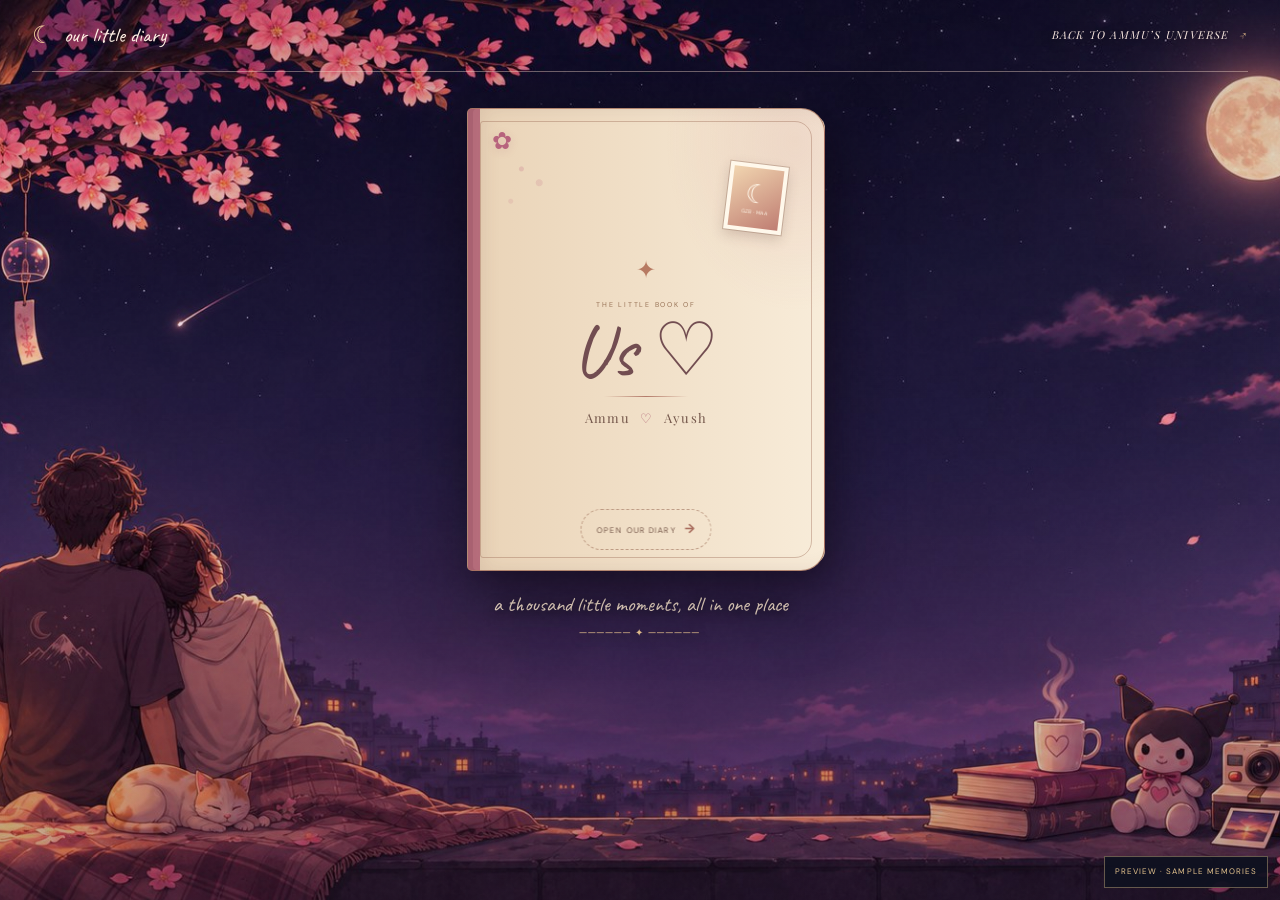
==== commit eda5a8a9: "Refresh diary opening with moonlit blossom scene" ====
--- a/archive-preview.html
+++ b/archive-preview.html
@@ -3,7 +3,7 @@
   <head>
     <meta charset="utf-8" />
     <meta name="viewport" content="width=device-width, initial-scale=1, viewport-fit=cover" />
-    <meta name="theme-color" content="#090d1c" />
+    <meta name="theme-color" content="#160f24" />
     <title>Our little diary · Preview</title>
     <link rel="stylesheet" href="styles.css" />
     <link rel="stylesheet" href="archive.css" />
@@ -26,8 +26,10 @@
             </div>
             <button class="diary-book__cover" id="open-diary" type="button" aria-controls="diary-book-pages" aria-expanded="false">
               <span class="diary-book__cover-star" aria-hidden="true">✦</span>
+              <span class="diary-book__cover-flower" aria-hidden="true">✿</span>
+              <span class="diary-book__cover-stamp" aria-hidden="true"><span>☾</span><small>GZB · MAA</small></span>
               <span class="diary-book__cover-kicker">THE LITTLE BOOK OF</span>
-              <span class="diary-book__cover-title">us</span>
+              <span class="diary-book__cover-title">Us ♡</span>
               <span class="diary-book__cover-rule" aria-hidden="true"></span>
               <span class="diary-book__cover-names">Ammu <i>♡</i> Ayush</span>
               <span class="diary-book__cover-prompt">open our diary <b aria-hidden="true">→</b></span>
@@ -68,9 +70,11 @@
               <button class="archive-filter" type="button" data-filter="video" aria-pressed="false">videos <span data-count="video">0</span></button>
               <button class="archive-filter" type="button" data-filter="voice" aria-pressed="false">voice notes <span data-count="voice">0</span></button>
               <button class="archive-filter" type="button" data-filter="little-things" aria-pressed="false">little things <span data-count="little-things">0</span></button>
+              <button class="archive-filter" type="button" data-filter="favorites" aria-pressed="false">our favorites <span data-count="favorites">0</span></button>
             </div>
             <div class="archive-heading__actions">
               <button class="archive-return" id="return-to-story" type="button">← inside cover</button>
+              <button class="archive-read-mode" id="read-as-book" type="button" aria-pressed="false"><span aria-hidden="true">▤</span> read as a book</button>
               <button class="archive-refresh" id="archive-refresh" type="button" aria-label="Refresh diary memories" title="Refresh diary memories">↻</button>
               <button class="diary-page-sound" id="diary-page-sound" type="button" aria-pressed="false" aria-label="Page turn sound is off">♫ sound off</button>
               <button class="archive-signout" id="diary-signout" type="button" hidden>sign out</button>
@@ -78,10 +82,22 @@
             </div>
             <button class="mobile-open-chapter" id="mobile-open-chapter" type="button">open this chapter <span aria-hidden="true">→</span></button>
             <p class="archive-index-note" aria-hidden="true">a little place for everything we keep <span>♡</span></p>
+            <section class="book-reading-page" id="book-reading-page" hidden aria-label="Book reading mode">
+              <p class="eyebrow"><span class="eyebrow__line"></span> just the two of us</p>
+              <h2>From Ghaziabad <em>to Chennai.</em></h2>
+              <p class="book-reading-page__copy">Every little moment, gathered into one book. Turn the pages from today back to where our story began.</p>
+              <div class="book-reading-page__route" aria-hidden="true"><span>GZB</span><i>······♡······</i><span>MAA</span></div>
+              <p class="book-reading-page__count"><strong id="reading-memory-count">0</strong> little moments kept close</p>
+              <button class="book-reading-page__exit" id="exit-book-reading" type="button">← return to the diary shelf</button>
+            </section>
           </section>
 
           <section class="archive-page archive-page--memories" aria-label="Selected chapter memories">
             <button class="mobile-index-back" id="mobile-index-back" type="button">← chapter index</button>
+            <div class="reading-mode-toolbar" id="reading-mode-toolbar" hidden>
+              <span>our little book · newest to oldest</span>
+              <button id="exit-book-reading-mobile" type="button">close book ×</button>
+            </div>
             <div class="spread-heading"><div><p class="spread-heading__eyebrow">A PAGE FROM OUR STORY</p><h3 id="spread-title" tabindex="-1">Your diary</h3></div><p class="spread-heading__count" id="spread-count" aria-live="polite"></p></div>
             <div class="spread-turn-stage" id="spread-turn-stage" aria-live="polite">
               <div class="archive-margin-doodle" aria-hidden="true"><svg viewBox="0 0 520 42"><path d="M38 26 C100 8 138 37 196 23 S300 14 344 25 S426 36 482 23"/><path d="M9 28 L9 14 L16 19 Q24 11 32 19 L39 14 L39 28 Q38 37 24 37 Q10 36 9 28Z"/><circle cx="19" cy="26" r="1"/><circle cx="29" cy="26" r="1"/><path d="M22 30 Q24 32 26 30 M245 17 C238 11 231 18 245 31 C259 18 252 11 245 17Z M482 24 Q475 19 478 14 Q481 10 485 16 Q489 10 493 14 Q496 19 489 24 L485 28Z M132 9 l2 4 4 1-4 2-2 4-2-4-4-2 4-1Z M393 8 l2 4 4 1-4 2-2 4-2-4-4-2 4-1Z"/></svg></div>
@@ -110,6 +126,8 @@
       </section>
 
       <dialog class="memory-viewer" id="memory-viewer" aria-label="Memory viewer">
+        <button class="memory-viewer__side-nav memory-viewer__side-nav--previous" type="button" data-viewer-step="-1" aria-label="Previous memory">←</button>
+        <button class="memory-viewer__side-nav memory-viewer__side-nav--next" type="button" data-viewer-step="1" aria-label="Next memory">→</button>
         <div class="memory-viewer__shell">
           <button class="memory-viewer__close" type="button" data-viewer-close aria-label="Close memory">×</button>
           <div class="memory-viewer__stage" id="memory-viewer-stage"></div>
@@ -118,6 +136,7 @@
             <h2 id="memory-viewer-title"></h2>
             <time id="memory-viewer-date"></time>
             <p class="memory-viewer__location" id="memory-viewer-location" hidden></p>
+            <button class="memory-viewer__favorite" id="memory-viewer-favorite" type="button" aria-pressed="false">♡ save to our favorites</button>
             <p id="memory-viewer-description"></p>
           </div>
           <nav class="memory-viewer__nav" aria-label="Browse memories">
--- a/styles.css
+++ b/styles.css
@@ -36,6 +36,20 @@
 .wordmark small { font-size: 9px; letter-spacing: .16em; color: var(--ink); text-transform: none; }.wordmark__moon { font-size: 26px; line-height: 1; }
 .site-nav { display: flex; align-items: center; gap: 38px; color: #cbc2b8; font-size: 11px; letter-spacing: .12em; text-transform: uppercase; }.site-nav a { transition: color .2s ease; }.site-nav a:hover, .header-link:hover { color: var(--gold); }
 .header-link { border: 1px solid rgba(230, 197, 143, .5); border-radius: 30px; padding: 8px 17px; color: var(--gold); font-family: var(--serif); font-size: 13px; transition: background .2s ease, color .2s ease; }.header-link span { margin-right: 6px; }.header-link:hover { background: var(--gold); color: var(--night); }
+.pwa-install-button { flex: 0 0 auto; display: inline-flex; align-items: center; justify-content: center; gap: 7px; min-height: 36px; padding: 7px 12px; border: 1px solid rgba(230,197,143,.32); border-radius: 30px; background: rgba(230,197,143,.055); color: var(--gold); cursor: pointer; font: 10px var(--sans); letter-spacing: .12em; text-transform: uppercase; transition: border-color .2s ease, background .2s ease, transform .2s ease; }
+.pwa-install-button:hover { border-color: rgba(230,197,143,.72); background: rgba(230,197,143,.12); transform: translateY(-1px); }
+.pwa-install-button[hidden] { display: none; }
+.pwa-install-button__icon { font-size: 16px; line-height: 1; }
+.pwa-install-dialog { width: min(440px, calc(100% - 32px)); max-width: none; padding: 0; overflow: visible; border: 1px solid rgba(230,197,143,.42); background: #151a2b; color: var(--ink); box-shadow: 0 24px 80px rgba(0,0,0,.55); }
+.pwa-install-dialog::backdrop { background: rgba(4,7,16,.76); backdrop-filter: blur(7px); }
+.pwa-install-dialog[open] { animation: pwa-dialog-arrive .22s ease both; }
+.pwa-install-dialog__card { position: relative; padding: 32px; background: radial-gradient(circle at 100% 0, rgba(230,197,143,.08), transparent 44%); }
+.pwa-install-dialog__card .eyebrow { margin: 0 32px 18px 0; }
+.pwa-install-dialog__card h2 { margin: 0 0 13px; font-size: clamp(29px, 6vw, 40px); line-height: 1.06; }
+.pwa-install-dialog__instructions { margin-bottom: 18px; color: #e0d5c8; font-family: var(--serif); font-size: 16px; line-height: 1.65; }
+.pwa-install-dialog__note { margin: 0; color: #a9a3ae; font-size: 11px; line-height: 1.7; }
+.pwa-install-dialog__close { position: absolute; top: 12px; right: 12px; width: 30px; height: 30px; border: 1px solid rgba(230,197,143,.3); border-radius: 50%; background: transparent; color: var(--gold); cursor: pointer; font-size: 18px; }
+@keyframes pwa-dialog-arrive { from { opacity: 0; transform: translateY(7px) scale(.99); } to { opacity: 1; transform: none; } }
 .menu-toggle { display: none; background: none; border: 0; color: var(--gold); padding: 8px; }
 
 .section-shell { width: min(1060px, calc(100% - 64px)); margin-inline: auto; }
@@ -77,13 +91,13 @@
 @keyframes twinkle { from { opacity: .35; } to { opacity: .95; } }
 
 @media (max-width: 760px) {
-  html { scroll-padding-top: 70px; }.site-header { width: calc(100% - 38px); height: 70px; }.site-nav { display: none; position: absolute; top: 69px; right: 0; left: 0; padding: 17px 20px 21px; flex-direction: column; align-items: flex-start; gap: 14px; background: rgba(12, 17, 34, .97); border: 1px solid rgba(230, 197, 143, .18); }.site-nav.is-open { display: flex; }.header-link { margin-left: auto; margin-right: 8px; padding: 6px 12px; font-size: 11px; }.menu-toggle { display: flex; flex-direction: column; gap: 5px; }.menu-toggle span { width: 20px; height: 1px; background: var(--gold); }
+  html { scroll-padding-top: 70px; }.site-header { width: calc(100% - 38px); height: 70px; }.site-nav { display: none; position: absolute; top: 69px; right: 0; left: 0; padding: 17px 20px 21px; flex-direction: column; align-items: flex-start; gap: 14px; background: rgba(12, 17, 34, .97); border: 1px solid rgba(230, 197, 143, .18); }.site-nav.is-open { display: flex; }.header-link { margin-left: auto; margin-right: 8px; padding: 6px 12px; font-size: 11px; }.pwa-install-button { width: 32px; min-height: 32px; margin-right: 5px; padding: 0; }.pwa-install-button__label { display: none; }.menu-toggle { display: flex; flex-direction: column; gap: 5px; }.menu-toggle span { width: 20px; height: 1px; background: var(--gold); }
   .section-shell { width: calc(100% - 40px); }.hero { grid-template-columns: 1fr; min-height: auto; padding-top: 75px; padding-bottom: 68px; }.hero__copy { max-width: 520px; }.hero h1 { font-size: clamp(47px, 12vw, 70px); }.hero__intro { font-size: 14px; }.hero__art { min-height: 280px; margin-top: 12px; }.moon { top: 22px; right: 14%; font-size: 78px; }.orbit--outer { width: 260px; height: 128px; }.orbit--inner { width: 200px; height: 90px; }.orbit-star--a { top: 65px; left: 18%; }.orbit-star--b { top: 130px; right: 16%; }.orbit-star--c { bottom: 66px; left: 38%; }.orbit-caption { bottom: 0; right: 4%; }.hero__art-heart { left: 10%; bottom: 22px; }.scroll-cue { bottom: 8px; }
   .story { padding-top: 72px; padding-bottom: 74px; }.section-heading { display: block; }.section-heading__aside { margin: 17px 0 0; }.timeline { grid-template-columns: 1fr; margin-top: 39px; gap: 24px; }.timeline::before { left: 25px; right: auto; top: 20px; bottom: 25px; width: 1px; height: auto; background: linear-gradient(transparent, rgba(230, 197, 143, .42) 10%, rgba(230, 197, 143, .42) 90%, transparent); }.timeline__item { min-height: 74px; padding: 0 0 0 74px; text-align: left; }.timeline__icon { position: absolute; top: 0; left: 0; width: 50px; height: 50px; margin: 0; }.timeline__item > p:last-child { max-width: none; margin: 0; }.timeline h3 { font-size: 17px; }.chat-memory { padding: 0 0 72px; grid-template-columns: 1fr; gap: 15px; }.chat-memory__intro > p:last-child { margin-bottom: 0; }.chat-card { padding: 18px 17px 15px; }.chat-bubble { font-size: 10px; }.memories { padding-top: 73px; padding-bottom: 80px; }.polaroid-gallery { min-height: 285px; gap: 0; margin-top: 29px; }.polaroid { width: clamp(125px, 37vw, 190px); padding: 8px 8px 0; }.polaroid--center { margin-inline: -7px; }.polaroid figcaption { min-height: 43px; font-size: clamp(12px, 3.2vw, 16px); }.photo-placeholder { font-size: 15px; }.memories__lead { font-size: 13px; }
   .letter-section { padding: 55px 22px 78px; margin-bottom: 70px; grid-template-columns: 1fr; gap: 25px; }.letter-section__heading > p:last-child { max-width: 100%; }.envelope { height: 195px; }.envelope__body { top: 34px; }.envelope__flap { top: 34px; height: 88px; }.envelope__seal { top: 88px; }.envelope__address { top: 134px; }.letter-paper { position: relative; inset: auto; width: min(100%, 360px); min-height: 0; margin: -28px auto 0; transform: translateY(25px) scale(.96); }.letter-paper.is-visible { transform: translateY(0) scale(1); }.letter-section__hint { bottom: 20px; left: 22px; }.closing { padding-bottom: 66px; }.site-footer { padding-inline: 10px; gap: 10px; font-size: 8px; }.star--three, .star--five, .star--seven { opacity: .45; }
 }
 
-@media (max-width: 390px) { .header-link { font-size: 10px; }.polaroid-gallery { min-height: 250px; }.letter-paper { padding: 22px; } }
+@media (max-width: 390px) { .header-link { font-size: 10px; }.polaroid-gallery { min-height: 250px; }.letter-paper { padding: 22px; }.pwa-install-dialog__card { padding: 27px 22px 22px; } }
 @media (prefers-reduced-motion: reduce) { *, *::before, *::after { scroll-behavior: auto !important; animation-duration: .01ms !important; animation-iteration-count: 1 !important; transition-duration: .01ms !important; }.reveal { opacity: 1; transform: none; } }
 
 /* Photo keepsakes and the little audio shelf */
--- a/archive.css
+++ b/archive.css
@@ -164,6 +164,7 @@
 .memory-viewer__nav button { padding: 6px 0; border: 0; background: transparent; color: #d2b484; cursor: pointer; font-size: 12px; }
 .memory-viewer__nav button span { font-size: 8px; letter-spacing: .13em; }
 .memory-viewer__nav > span { color: #8a8491; font-size: 9px; font-variant-numeric: tabular-nums; }
+.memory-viewer__side-nav { display: none; }
 .memory-viewer[data-kind="photo"] .memory-viewer__shell, .memory-viewer[data-kind="little-things"] .memory-viewer__shell { grid-template-columns: 1fr; max-width: 820px; margin: auto; }
 .memory-viewer.is-video-compact { width: min(760px, calc(100% - 28px)); }
 .memory-viewer.is-video-compact .memory-viewer__shell { grid-template-columns: 1fr; }
@@ -755,6 +756,7 @@
 .memory-viewer__nav { border-top-color: rgba(122,94,72,.22); }
 .memory-viewer__nav button { color: #8a634a; }
 .memory-viewer__nav > span { color: #917c68; }
+.memory-viewer__side-nav:focus-visible { outline: 2px solid #a8794c; outline-offset: 4px; }
 .memory-viewer__photo-frame { background: linear-gradient(145deg, #fffaf0, #e9dbc6); box-shadow: 0 18px 45px rgba(87,61,45,.18); }
 .memory-viewer__photo-frame img { background: #f1e7d6; }
 .video-viewer { border-color: #c5a87c; background: linear-gradient(145deg, #f8eddb, #e8d6bd); box-shadow: 0 18px 45px rgba(87,61,45,.2), inset 0 0 0 1px rgba(255,255,255,.5); }
@@ -765,6 +767,32 @@
 .video-viewer__seek { background: linear-gradient(90deg, #ad7b54 0 var(--seek-progress), rgba(122,94,72,.25) var(--seek-progress) 100%); }
 .memory-viewer__note-frame { border-color: #ceb897; background: linear-gradient(145deg, #fff8eb, #ecddc6); box-shadow: inset 0 0 35px rgba(156,116,76,.08); }
 .memory-viewer__note-frame > p { color: #806a59; }
+
+@media (min-width: 1200px) {
+  .memory-viewer__side-nav {
+    position: fixed;
+    top: 50%;
+    z-index: 5;
+    display: grid;
+    width: 52px;
+    height: 52px;
+    place-items: center;
+    transform: translateY(-50%);
+    border: 1px solid rgba(205,184,154,.9);
+    border-radius: 50%;
+    background: rgba(255,250,240,.94);
+    box-shadow: 0 8px 28px rgba(32,24,22,.24);
+    color: #8a634a;
+    cursor: pointer;
+    font: 24px/1 var(--serif);
+    transition: background .18s ease, border-color .18s ease, transform .18s ease;
+  }
+  .memory-viewer__side-nav:hover { transform: translateY(-50%) scale(1.06); border-color: #a8794c; background: #fff6e7; }
+  .memory-viewer__side-nav--previous { left: max(18px, calc((100vw - 960px) / 2 - 66px)); }
+  .memory-viewer__side-nav--next { right: max(18px, calc((100vw - 960px) / 2 - 66px)); }
+  .memory-viewer__nav { justify-content: center; }
+  .memory-viewer__nav > button { display: none; }
+}
 .memory-letter { border-color: rgba(177,139,96,.58); background: linear-gradient(145deg, #f6eddf, #e9dcc8); box-shadow: 0 18px 45px rgba(87,61,45,.18); }
 .memory-letter__paper { box-shadow: 0 10px 24px rgba(87,61,45,.12), inset 0 0 24px rgba(156,116,76,.06); }
 .voice-viewer { border-color: rgba(145,111,77,.3); background: rgba(255,250,240,.72); }
@@ -993,6 +1021,90 @@
   .archive-preview-page.is-album-open.is-turning-to-memories .archive-page--memories,.archive-preview-page.is-album-open.is-turning-to-index .archive-page--index { animation: none; }
 }
 
+/* Shared favorites and the immersive, page-by-page reading mode. */
+[hidden] { display: none !important; }
+.archive-read-mode { display: inline-flex; align-items: center; gap: 6px; min-height: 34px; padding: 7px 10px; border: 1px solid rgba(149,105,77,.42); background: rgba(255,250,240,.42); color: #805e4c; cursor: pointer; font-size: 7px; letter-spacing: .09em; text-transform: uppercase; }
+.archive-read-mode:hover, .archive-read-mode[aria-pressed="true"] { border-color: #aa8061; background: rgba(255,250,240,.9); color: #714d41; }
+.archive-read-mode > span { font-size: 14px; }
+.book-reading-page { display: flex; flex: 1; flex-direction: column; justify-content: center; padding: clamp(16px,2vw,30px) clamp(6px,1.2vw,18px); }
+.book-reading-page .eyebrow { color: #947453; font-size: 7px; letter-spacing: .18em; }
+.book-reading-page h2 { margin: 18px 0 12px; color: #51413b; font: 400 clamp(32px,4vw,54px)/.98 var(--serif); letter-spacing: -.04em; }
+.book-reading-page h2 em { display: block; margin-top: 5px; color: #9a6970; font-weight: 400; }
+.book-reading-page__copy { max-width: 300px; margin: 0; color: #806d5d; font: 14px/1.75 var(--serif); }
+.book-reading-page__route { display: flex; align-items: center; gap: 8px; margin: 26px 0 12px; color: #997455; font-size: 8px; letter-spacing: .12em; }
+.book-reading-page__route i { color: #b17a78; font: 13px var(--script); letter-spacing: .08em; }
+.book-reading-page__count { color: #98816a; font-size: 8px; letter-spacing: .11em; text-transform: uppercase; }
+.book-reading-page__count strong { display: block; margin-bottom: 4px; color: #8c6657; font: 400 42px/1 var(--serif); }
+.book-reading-page__exit { align-self: flex-start; margin-top: 22px; padding: 9px 0; border: 0; border-bottom: 1px solid rgba(149,105,77,.35); background: transparent; color: #805e4c; cursor: pointer; font-size: 7px; letter-spacing: .12em; text-transform: uppercase; }
+.reading-mode-toolbar { display: none; }
+.memory-card { position: relative; }
+.memory-card__favorite { position: absolute; top: 8px; right: 8px; z-index: 6; display: grid; width: 34px !important; height: 34px; place-items: center; padding: 0 !important; border: 1px solid rgba(160,111,101,.34) !important; border-radius: 50%; background: rgba(255,250,240,.9) !important; box-shadow: 0 3px 12px rgba(76,51,41,.12); color: #a56f78; cursor: pointer; font: 20px/1 var(--serif) !important; transition: transform .18s, background .18s, color .18s; }
+.memory-card__favorite:hover { transform: scale(1.08); background: #fff8ed !important; }
+.memory-card__favorite[aria-pressed="true"] { color: #a75f70; }
+.memory-card.is-favorite { border-color: rgba(169,111,120,.52); box-shadow: 0 8px 18px rgba(87,61,45,.1), inset 0 0 0 1px rgba(210,160,145,.26); }
+.memory-card.is-favorite::after { position: absolute; top: 0; left: 0; width: 24px; height: 24px; background: linear-gradient(135deg, #cf9c8f 0 49%, transparent 50%); content: ''; opacity: .72; pointer-events: none; }
+.memory-card__peek { position: absolute; inset: 0; z-index: 4; display: grid; grid-template-rows: minmax(0,1fr) auto auto; gap: 7px; padding: 14px; overflow: hidden; border-radius: inherit; background: radial-gradient(circle at 80% 5%, rgba(255,255,255,.85), transparent 45%), linear-gradient(145deg,#f9f0e3,#e9d9c6); color: #59463d; opacity: 0; visibility: hidden; transform: scale(.97); transition: opacity .2s ease, transform .2s ease, visibility .2s; pointer-events: none; }
+.memory-card.is-peeking .memory-card__peek { opacity: 1; visibility: visible; transform: scale(1); }
+.memory-card__peek-media { display: grid; min-height: 0; place-items: center; overflow: hidden; border: 1px solid rgba(142,108,78,.25); background: rgba(255,250,240,.65); }
+.memory-card__peek-media img, .memory-card__peek-media video { display: block; width: 100%; height: 100%; min-height: 0; object-fit: contain; }
+.memory-card__peek-media > span { color: #a56f78; font: 58px/1 var(--serif); }
+.memory-card__peek-envelope { display: grid; width: 92px; height: 58px; place-items: center; border: 1px solid rgba(126,91,67,.4); background: linear-gradient(145deg,#f7e8cb,#d8bc93); box-shadow: 0 6px 14px rgba(91,64,49,.12); transform: rotate(-3deg); }
+.memory-card__peek-copy { display: -webkit-box; max-height: 5.3em; margin: 0; overflow: hidden; color: #604d43; font: 15px/1.42 var(--serif); -webkit-box-orient: vertical; -webkit-line-clamp: 4; }
+.memory-card__peek > small { color: #907a68; font-size: 7px; letter-spacing: .1em; text-transform: uppercase; }
+.memory-viewer__favorite { display: inline-flex; align-items: center; gap: 7px; margin-top: 15px; padding: 8px 11px; border: 1px solid rgba(169,111,120,.38); border-radius: 99px; background: rgba(255,250,240,.68); color: #986675; cursor: pointer; font: 11px var(--serif); }
+.memory-viewer__favorite[aria-pressed="true"] { background: #f4e1dd; color: #a75f70; }
+.memory-viewer__favorite:focus-visible, .memory-card__favorite:focus-visible, .archive-read-mode:focus-visible, .book-reading-page__exit:focus-visible { outline: 2px solid #a8794c; outline-offset: 3px; }
+
+@media (min-width: 651px) {
+  .archive-preview-page.is-album-open.is-reading-mode { grid-template-rows: minmax(0,1fr); }
+  .archive-preview-page.is-album-open.is-reading-mode .archive-header,
+  .archive-preview-page.is-album-open.is-reading-mode .archive-footer { display: none; }
+  .archive-preview-page.is-album-open.is-reading-mode main { grid-row: 1; }
+  .archive-preview-page.is-album-open.is-reading-mode .archive-content { grid-row: 1; width: 100%; padding: 8px; }
+  .archive-content.is-reading-mode .archive-spread { grid-template-columns: minmax(240px,.78fr) minmax(0,1.22fr); grid-template-rows: minmax(0,1fr); grid-template-areas: "index memories"; }
+  .archive-content.is-reading-mode .archive-page--index > *:not(.book-reading-page) { display: none !important; }
+  .archive-content.is-reading-mode .book-reading-page { display: flex !important; }
+  .archive-content.is-reading-mode .archive-page--memories { display: flex; }
+  .archive-content.is-reading-mode .reading-mode-toolbar { display: none; }
+  .archive-content.is-reading-mode .archive-endnote { display: none; }
+  .archive-content.is-reading-mode .memory-grid { grid-template-columns: repeat(2,minmax(0,1fr)); grid-auto-rows: minmax(0,1fr); gap: 10px; }
+  .archive-content.is-reading-mode .memory-card { min-height: 0; height: 100%; }
+  .archive-content.is-reading-mode .memory-card__peek { padding: 10px; }
+  .archive-content.is-reading-mode .memory-card__details { padding: 9px 11px; }
+}
+@media (max-width: 650px), (max-width: 900px) and (max-height: 500px) and (pointer: coarse) {
+  .archive-preview-page.is-album-open.is-reading-mode { grid-template-rows: minmax(0,1fr); }
+  .archive-preview-page.is-album-open.is-reading-mode .archive-header,
+  .archive-preview-page.is-album-open.is-reading-mode .archive-footer { display: none; }
+  .archive-preview-page.is-album-open.is-reading-mode main { grid-row: 1; }
+  .archive-preview-page.is-album-open.is-reading-mode .archive-content { grid-row: 1; width: 100%; padding: 5px; }
+  .archive-content.is-reading-mode .archive-spread { grid-template-columns: minmax(0,1fr); grid-template-rows: minmax(0,1fr); grid-template-areas: "memories"; border-radius: 10px; background: linear-gradient(145deg,#dfceb7,#f8f0e3 7%,#f8f0e3 96%,#ddcbb2); }
+  .archive-content.is-reading-mode .archive-spread::before,
+  .archive-content.is-reading-mode .archive-page--index { display: none !important; }
+  .archive-content.is-reading-mode .archive-page--memories { display: flex; grid-area: memories; padding: 9px 10px; background: transparent; box-shadow: none; }
+  .archive-content.is-reading-mode .mobile-index-back { display: none !important; }
+  .archive-content.is-reading-mode .reading-mode-toolbar { display: flex; align-items: center; justify-content: space-between; gap: 8px; min-height: 30px; color: #967c61; font-size: 6px; letter-spacing: .1em; text-transform: uppercase; }
+  .archive-content.is-reading-mode .reading-mode-toolbar button { min-height: 26px; padding: 4px 8px; border: 1px solid rgba(145,111,77,.28); border-radius: 99px; background: rgba(255,252,245,.7); color: #805e4c; font-size: 6px; text-transform: uppercase; }
+  .archive-content.is-reading-mode .spread-heading { min-height: 42px; margin: 3px 0 7px; }
+  .archive-content.is-reading-mode .spread-heading h3 { font-size: clamp(20px,6vw,27px); }
+  .archive-content.is-reading-mode .spread-turn-stage { min-height: 0; align-content: stretch; }
+  .archive-content.is-reading-mode .memory-grid { grid-template-columns: minmax(0,1fr); grid-template-rows: minmax(0,1fr); grid-auto-rows: minmax(0,1fr); gap: 0; }
+  .archive-content.is-reading-mode .memory-card { min-height: 0; height: 100%; grid-template-columns: minmax(0,1fr); grid-template-rows: minmax(0,1fr) auto; }
+  .archive-content.is-reading-mode .memory-card__image,
+  .archive-content.is-reading-mode .memory-card__video,
+  .archive-content.is-reading-mode .memory-card__art,
+  .archive-content.is-reading-mode .memory-card__note-art { min-height: 0; height: 100%; aspect-ratio: auto; }
+  .archive-content.is-reading-mode .memory-card__details { padding: 9px 12px 11px; }
+  .archive-content.is-reading-mode .memory-card__details h3 { font-size: clamp(16px,4vw,21px); }
+  .archive-content.is-reading-mode .memory-card__peek { padding: 10px; }
+  .archive-content.is-reading-mode .spread-pagination { margin-top: 7px; padding-top: 6px; }
+  .archive-content.is-reading-mode .spread-hint { display: block; margin: 3px 0 0; font-size: 12px; }
+  .archive-content.is-reading-mode .memory-viewer__favorite { margin-top: 8px; }
+}
+@media (prefers-reduced-motion: reduce) {
+  .memory-card__peek, .memory-card__favorite, .archive-read-mode { transition: none; }
+}
+
 /* Use the right leaf's width for its page capacity; keep the two-card mobile leaf unchanged. */
 .archive-preview-page.is-album-open .memory-grid { grid-template-columns: repeat(4,minmax(0,1fr)); grid-auto-rows: clamp(156px,24vh,220px); align-content: center; }
 .archive-preview-page.is-album-open .memory-card { min-height: 0; height: 100%; }
@@ -1017,3 +1129,85 @@
 @media (max-height: 650px) and (min-width: 651px) {
   .archive-preview-page.is-album-open .archive-margin-doodle { display: none; }
 }
+
+/* Fit photo keepsakes to the app window instead of scrolling the viewer shell. */
+.memory-viewer[data-kind="photo"] { max-height: calc(100dvh - 16px); overflow: hidden; }
+.memory-viewer[data-kind="photo"] .memory-viewer__shell {
+  box-sizing: border-box;
+  height: min(860px, calc(100dvh - 32px));
+  max-height: calc(100dvh - 32px);
+  grid-template-rows: minmax(0, 1fr) auto auto;
+  overflow: hidden;
+}
+.memory-viewer[data-kind="photo"] .memory-viewer__stage { min-height: 0; max-height: 100%; overflow: hidden; }
+.memory-viewer[data-kind="photo"] .memory-viewer__photo-frame {
+  box-sizing: border-box;
+  display: grid;
+  grid-template-rows: minmax(0, 1fr) auto;
+  height: 100%;
+  min-height: 0;
+  max-height: 100%;
+}
+.memory-viewer[data-kind="photo"] .memory-viewer__photo-frame img { height: 100%; min-height: 0; max-height: 100%; }
+.memory-viewer[data-kind="photo"] .memory-viewer__photo-frame iframe { height: 100%; max-height: 100%; }
+@media (max-width: 650px) {
+  .memory-viewer[data-kind="photo"] .memory-viewer__shell { height: calc(100dvh - 16px); max-height: calc(100dvh - 16px); }
+}
+
+/* Moonlit blossom opening cover, adapted to the reference artwork on desktop and phones. */
+.archive-preview-page:not(.is-album-open) {
+  background-color: #160f24;
+  background-image: linear-gradient(180deg, rgba(18,11,29,.18), rgba(18,11,29,.06) 44%, rgba(18,11,29,.27)), url("assets/diary-night-opening.jpg");
+  background-position: center;
+  background-repeat: no-repeat;
+  background-size: cover;
+}
+.archive-preview-page:not(.is-album-open) .sky-grain { opacity: .07; }
+.archive-preview-page:not(.is-album-open) .archive-header { width: min(1220px, calc(100% - 64px)); border-bottom-color: rgba(240,211,199,.42); }
+.archive-preview-page:not(.is-album-open) .archive-wordmark { color: #fff0e4; font-family: var(--script); font-size: 21px; text-shadow: 0 2px 14px rgba(24,10,28,.7); }
+.archive-preview-page:not(.is-album-open) .archive-wordmark span { color: #f2cf9d; }
+.archive-preview-page:not(.is-album-open) .archive-back { color: #f5e4dc; font-family: var(--serif); font-size: 11px; font-style: italic; text-shadow: 0 2px 12px rgba(24,10,28,.8); }
+.archive-preview-page:not(.is-album-open) .archive-back span { color: #f0c58e; }
+.archive-preview-page:not(.is-album-open) .diary-welcome { align-content: start; padding: clamp(24px,4vh,44px) 0 12px; }
+.archive-preview-page:not(.is-album-open) .diary-book { width: min(32vw, 370px); aspect-ratio: 4 / 5; }
+.archive-preview-page:not(.is-album-open) .diary-book__pages { border-color: rgba(241,220,192,.88); background: linear-gradient(90deg,#cda886,#f1e1c9 9%,#fff2df 100%); }
+.archive-preview-page:not(.is-album-open) .diary-book__cover {
+  overflow: visible;
+  border-color: rgba(164,113,91,.8);
+  border-radius: 5px 24px 24px 5px;
+  background:
+    radial-gradient(circle at 15% 13%, rgba(192,104,129,.23) 0 2px, transparent 3px),
+    radial-gradient(circle at 20% 16%, rgba(192,104,129,.18) 0 3px, transparent 4px),
+    radial-gradient(circle at 12% 20%, rgba(192,104,129,.15) 0 2px, transparent 3px),
+    radial-gradient(ellipse at 92% 7%, rgba(198,132,130,.18), transparent 28%),
+    linear-gradient(90deg,#bd7181 0 12px,#ead4b8 12px,#f8ecd9 100%);
+  box-shadow: inset 5px 0 0 rgba(115,54,71,.18), inset 15px 0 18px rgba(103,64,61,.11), 8px 12px 22px rgba(20,9,22,.26);
+  color: #60473f;
+}
+.archive-preview-page:not(.is-album-open) .diary-book__cover::before { inset: 12px; border-color: rgba(153,103,82,.38); border-radius: 3px 17px 17px 3px; }
+.diary-book__cover-flower { position: absolute; top: 18px; left: 24px; color: #b7637d; font: 24px/1 var(--serif); text-shadow: 0 2px 8px rgba(162,85,105,.18); }
+.diary-book__cover-stamp { position: absolute; top: 12%; right: 11%; display: grid; width: 58px; height: 68px; align-content: center; justify-items: center; gap: 3px; border: 4px solid #fff8eb; outline: 1px solid rgba(135,97,77,.35); background: linear-gradient(145deg,#f1d5b0,#bf7d72); box-shadow: 0 5px 12px rgba(82,49,46,.2); color: #fff6e8; transform: rotate(7deg); }
+.diary-book__cover-stamp > span { font-size: 26px; line-height: 1; }
+.diary-book__cover-stamp small { font: 5px/1 var(--sans); letter-spacing: .08em; }
+.archive-preview-page:not(.is-album-open) .diary-book__cover-star { margin-bottom: 8px; color: #b77a62; }
+.archive-preview-page:not(.is-album-open) .diary-book__cover-kicker { color: #987356; font-size: 7px; }
+.archive-preview-page:not(.is-album-open) .diary-book__cover-title { margin: 3px 0 8px; color: #724d51; font-size: clamp(56px,6vw,74px); }
+.archive-preview-page:not(.is-album-open) .diary-book__cover-rule { margin-bottom: 10px; background: linear-gradient(90deg,transparent,#b37a69,transparent); }
+.archive-preview-page:not(.is-album-open) .diary-book__cover-names { color: #75584c; }
+.archive-preview-page:not(.is-album-open) .diary-book__cover-names i { color: #b56d7b; }
+.archive-preview-page:not(.is-album-open) .diary-book__cover-prompt { right: auto; bottom: 20px; left: 50%; width: max-content; max-width: calc(100% - 54px); padding: 8px 15px; border: 1px dashed rgba(150,101,79,.55); border-radius: 99px; color: #76584a; transform: translateX(-50%); white-space: nowrap; }
+.archive-preview-page:not(.is-album-open) .diary-book__cover-prompt b { color: #a86c5d; }
+.archive-preview-page:not(.is-album-open) .diary-book-stage__caption { margin-top: 16px; color: #f6e1ce; font-size: 21px; text-shadow: 0 2px 12px rgba(20,8,22,.86); }
+.archive-preview-page:not(.is-album-open) .diary-book-stage__caption::after { display: block; margin-top: 4px; color: #efc894; content: '────── ✦ ──────'; font: 10px/1.2 var(--serif); letter-spacing: .16em; }
+.archive-preview-page:not(.is-album-open) .diary-enter-album { border-color: rgba(240,204,166,.66); border-radius: 99px; background: rgba(43,26,39,.5); color: #ffe6c6; backdrop-filter: blur(5px); }
+.archive-preview-page:not(.is-album-open) .diary-enter-album:hover { background: rgba(100,54,69,.62); }
+@media (max-width: 650px) {
+  .archive-preview-page:not(.is-album-open) .archive-header { width: calc(100% - 30px); }
+  .archive-preview-page:not(.is-album-open) .diary-welcome { padding-top: 18px; }
+  .archive-preview-page:not(.is-album-open) .diary-book { width: min(72vw, 322px); }
+  .diary-book__cover-flower { top: 14px; left: 19px; font-size: 20px; }
+  .diary-book__cover-stamp { width: 48px; height: 56px; border-width: 3px; }
+  .archive-preview-page:not(.is-album-open) .diary-book-stage__caption { margin-top: 11px; font-size: 18px; }
+  .archive-preview-page:not(.is-album-open) .diary-book-stage__caption::after { margin-top: 2px; }
+  .archive-preview-page:not(.is-album-open) { background-image: linear-gradient(180deg, rgba(18,11,29,.1), rgba(18,11,29,.06) 46%, rgba(18,11,29,.12)), url("assets/diary-night-opening-mobile.jpg"); }
+}
